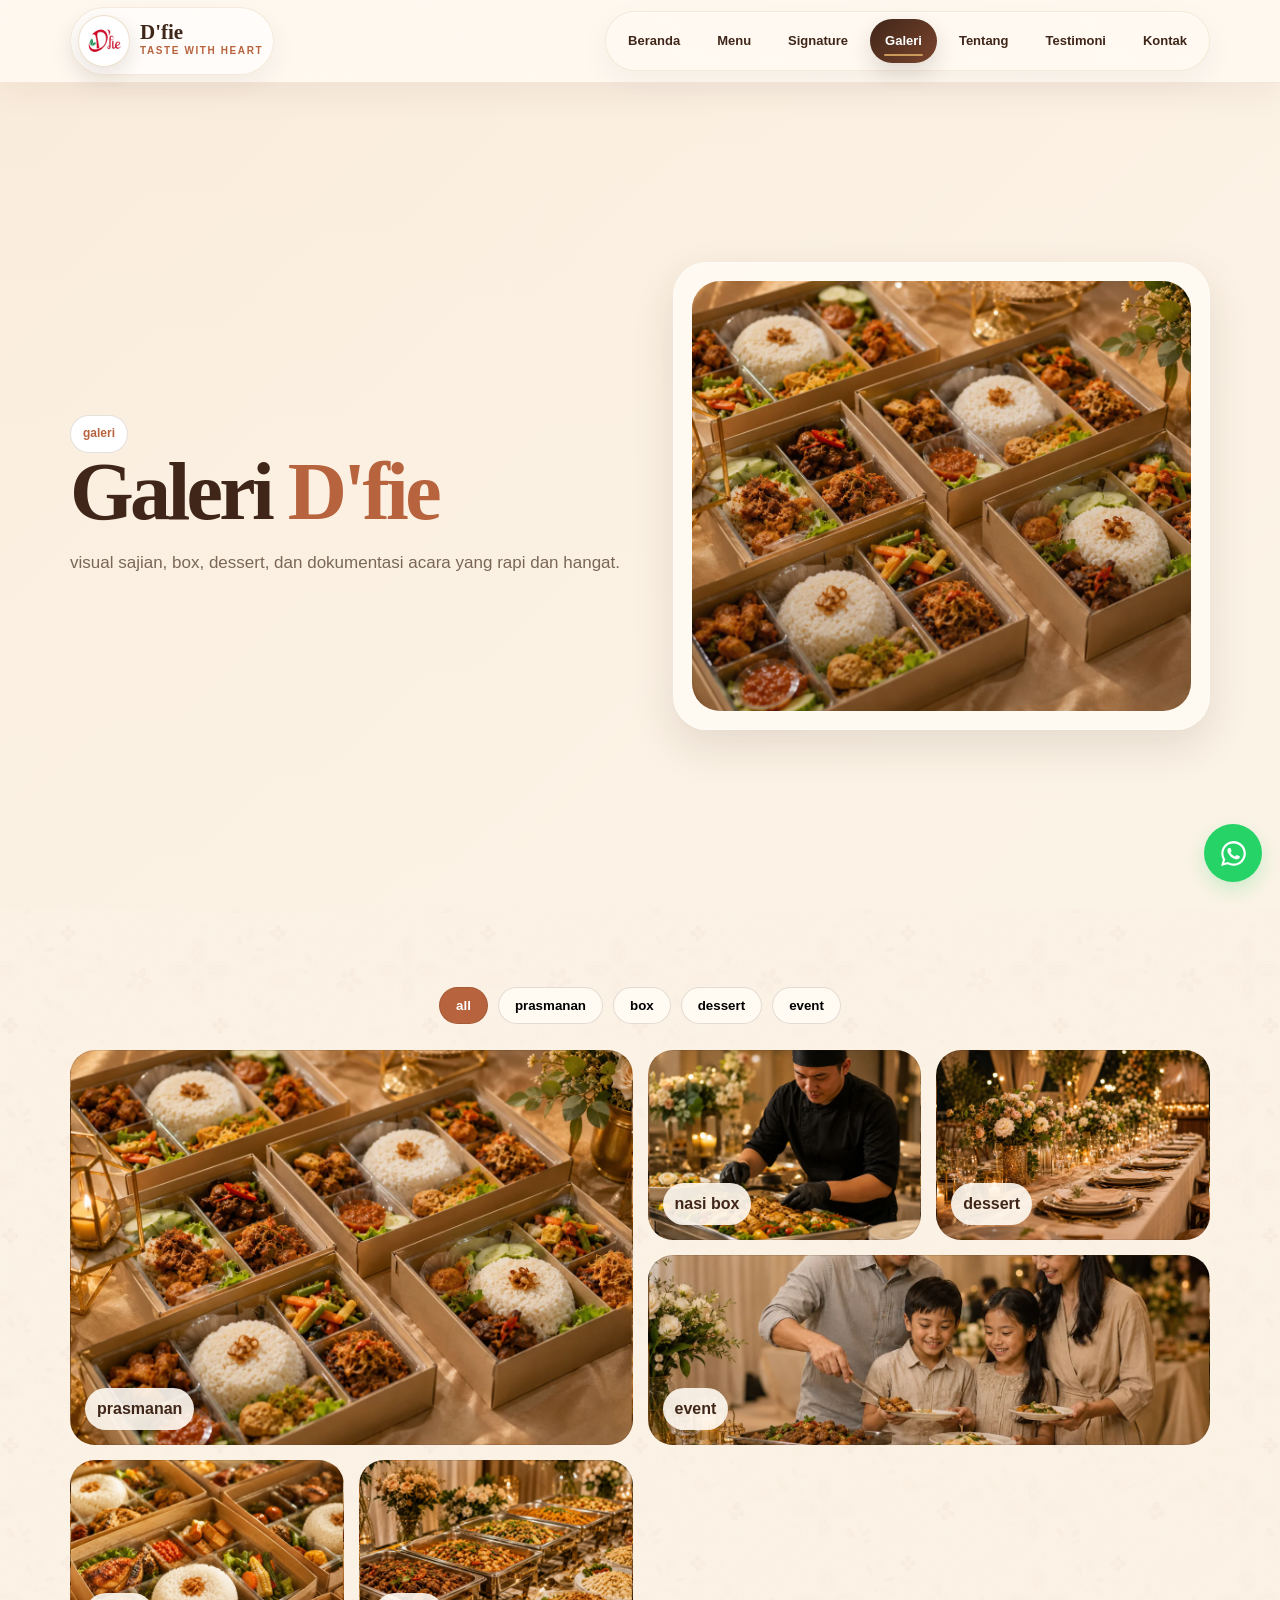
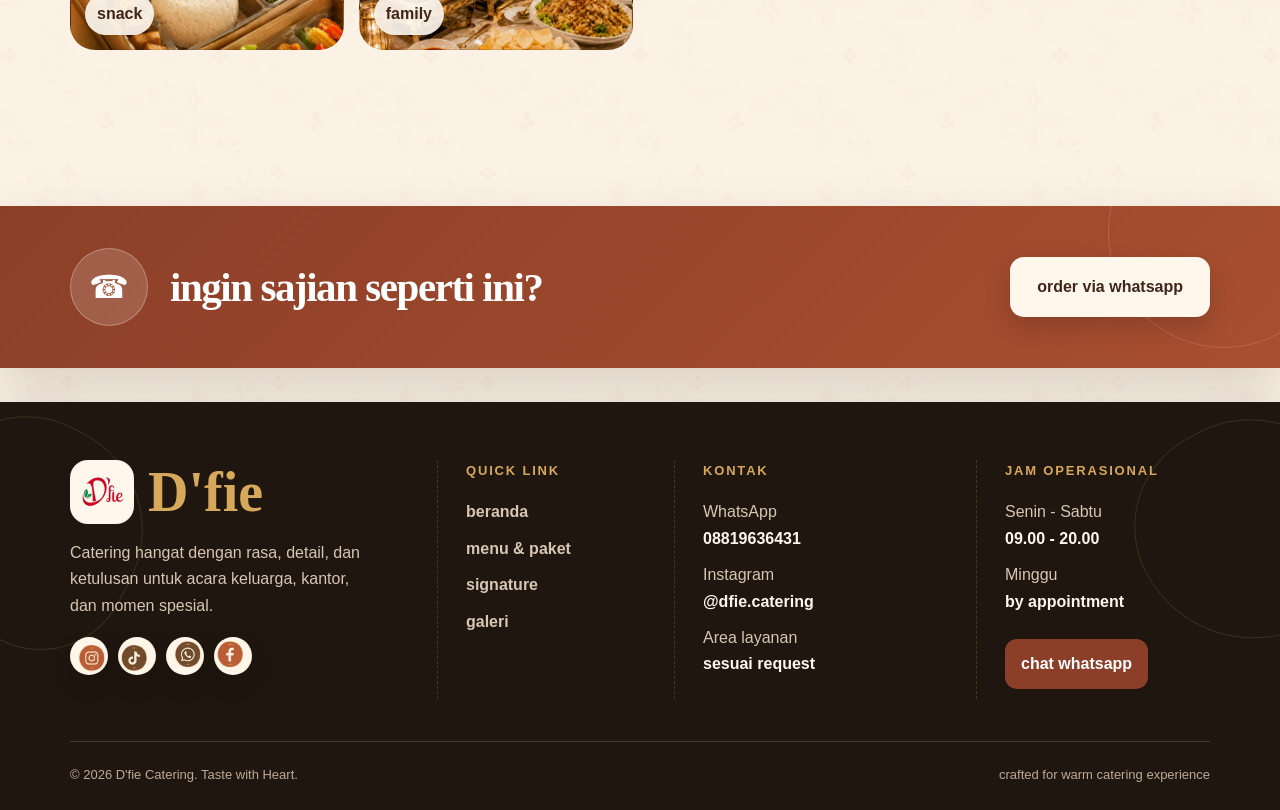
==== galeri.html @ 685101f1 "feat: add generated social icons and premium navbar" ====
<!doctype html><html lang="id"><head><meta charset="utf-8"><meta name="viewport" content="width=device-width,initial-scale=1"><title>Galeri - D'fie Catering</title><meta name="description" content="Galeri sajian Dfie"><link rel="stylesheet" href="./styles.css?v=20260517-1708"></head><body><header class="site-header"><nav class="nav container"><a class="brand" href="./index.html"><img class="brand-logo" src="./assets/dfie-logo.webp?v=20260517-1708" width="48" height="48" alt="logo D'fie"><span><strong>D'fie</strong><small>taste with heart</small></span></a><button class="nav-toggle" data-nav-toggle><span></span><span></span><span></span></button><div class="nav-menu" data-nav-menu><a class="" href="./index.html">beranda</a><a class="" href="./menu.html">menu</a><a class="" href="./signature.html">signature</a><a class="active" href="./galeri.html">galeri</a><a class="" href="./tentang.html">tentang</a><a class="" href="./testimoni.html">testimoni</a><a class="" href="./kontak.html">kontak</a></div></nav></header><main><section class="hero light"><div class="container hero-grid"><div><span class="badge">galeri</span><h1 class="title">Galeri <span>D'fie</span></h1><p class="subtitle">visual sajian, box, dessert, dan dokumentasi acara yang rapi dan hangat.</p></div><div class="hero-card"><div class="photo gallery-photo"></div></div></div></section><section class="section"><div class="container"><div class="filters"><button class="filter active">all</button><button class="filter">prasmanan</button><button class="filter">box</button><button class="filter">dessert</button><button class="filter">event</button></div><div class="gallery-grid"><div class="gallery-item big"><span>prasmanan</span></div><div class="gallery-item "><span>nasi box</span></div><div class="gallery-item "><span>dessert</span></div><div class="gallery-item wide"><span>event</span></div><div class="gallery-item "><span>snack</span></div><div class="gallery-item "><span>family</span></div></div></div></section><section class="section"><div class="container cta"><h2 class="section-title">ingin sajian seperti ini?</h2><a class="btn btn-primary js-wa" data-message="halo kak, saya mau tanya menu seperti galeri D'fie">order via whatsapp</a></div></section></main><footer class="footer"><div class="container footer-shell"><div class="footer-ornament left"></div><div class="footer-ornament right"></div><div class="footer-grid"><div class="footer-brand"><a class="footer-logo" href="./index.html"><img src="./assets/dfie-logo.webp?v=20260517-1708" alt="logo D'fie"><span>D'fie</span></a><p>Catering hangat dengan rasa, detail, dan ketulusan untuk acara keluarga, kantor, dan momen spesial.</p><div class="socials"><a class="social-icon social-ig" href="#" aria-label="instagram"></a><a class="social-icon social-tt" href="#" aria-label="tiktok"></a><a class="social-icon social-wa js-wa" data-message="halo kak, saya mau tanya D'fie Catering" aria-label="whatsapp"></a><a class="social-icon social-fb" href="#" aria-label="facebook"></a></div></div><div><h4>quick link</h4><a href="./index.html">beranda</a><a href="./menu.html">menu & paket</a><a href="./signature.html">signature</a><a href="./galeri.html">galeri</a></div><div><h4>kontak</h4><p>WhatsApp<br><strong>08819636431</strong></p><p>Instagram<br><strong>@dfie.catering</strong></p><p>Area layanan<br><strong>sesuai request</strong></p></div><div><h4>jam operasional</h4><p>Senin - Sabtu<br><strong>09.00 - 20.00</strong></p><p>Minggu<br><strong>by appointment</strong></p><a class="footer-wa js-wa" data-message="halo kak, saya mau konsultasi catering D'fie">chat whatsapp</a></div></div><div class="footer-bottom"><span>© 2026 D'fie Catering. Taste with Heart.</span><span>crafted for warm catering experience</span></div></div></footer><a class="floating-wa js-wa" data-message="halo kak, saya mau order D'fie Catering" aria-label="whatsapp"><svg viewBox="0 0 32 32"><path d="M16 3.2A12.7 12.7 0 0 0 5.1 22.3L3.2 28.8l6.7-1.8A12.7 12.7 0 1 0 16 3.2Zm0 23.2c-1.8 0-3.6-.5-5.2-1.4l-.4-.2-4 1 1.1-3.9-.3-.4A10.4 10.4 0 1 1 16 26.4Zm5.7-7.8c-.3-.2-1.9-.9-2.1-1-.3-.1-.5-.2-.7.1-.2.3-.8 1-1 1.2-.2.2-.4.2-.7.1-.3-.2-1.3-.5-2.5-1.6-.9-.8-1.6-1.8-1.7-2.1-.2-.3 0-.5.1-.6l.5-.6c.1-.2.2-.3.3-.5.1-.2.1-.4 0-.6l-1-2.3c-.2-.6-.5-.5-.7-.5h-.6c-.2 0-.5.1-.8.4-.3.3-1.1 1.1-1.1 2.6s1.1 3 1.3 3.2c.2.2 2.2 3.4 5.4 4.8.8.3 1.3.5 1.8.7.8.2 1.5.2 2 .1.6-.1 1.9-.8 2.1-1.5.3-.7.3-1.4.2-1.5-.1-.1-.3-.2-.6-.4Z"/></svg></a><script src="./script.js?v=20260517-1708"></script></body></html>
---- styles.css ----
*{box-sizing:border-box;-webkit-tap-highlight-color:transparent}
:root{--cream:#fbf2e5;--paper:#fffaf2;--brown:#3f2619;--brown2:#6d4229;--terra:#b7633d;--gold:#c99a5a;--muted:#7a6758;--line:rgba(63,38,25,.14);--soft:#f4dfca;--shadow:0 16px 42px rgba(63,38,25,.12);--radius:26px}
html{scroll-behavior:smooth;scrollbar-width:none}html::-webkit-scrollbar,body::-webkit-scrollbar{display:none}
body{margin:0;font-family:Arial,Helvetica,sans-serif;color:var(--brown);background:linear-gradient(rgba(251,242,229,.92),rgba(251,242,229,.94)),url('./assets/dfie-batik-pattern.webp');background-size:auto,420px 420px;line-height:1.65;overflow-x:hidden;-ms-overflow-style:none;text-rendering:optimizeSpeed}
a{text-decoration:none;color:inherit}img{max-width:100%;display:block}.container{width:min(1140px,calc(100% - 36px));margin:auto}.section{padding:78px 0}.mini{font-size:12px;letter-spacing:.18em;text-transform:uppercase;color:var(--terra);font-weight:800}.title{font-family:Georgia,'Times New Roman',serif;font-size:clamp(42px,7vw,82px);line-height:.95;letter-spacing:-.045em;margin:0;color:var(--brown)}.title span,.accent{color:var(--terra)}.subtitle{font-size:17px;color:var(--muted);max-width:690px;margin:18px 0 0}.btn{display:inline-flex;align-items:center;justify-content:center;gap:9px;min-height:48px;padding:13px 22px;border-radius:999px;border:1px solid transparent;font-weight:800;cursor:pointer}.btn-primary{background:var(--terra);color:white;box-shadow:0 10px 22px rgba(183,99,61,.18)}.btn-outline{background:rgba(255,250,242,.76);border-color:var(--line);color:var(--brown)}.btn-dark{background:var(--brown);color:#fff}.site-header{position:sticky;top:0;z-index:50;background:rgba(251,242,229,.94);border-bottom:1px solid var(--line)}.nav{height:74px;display:flex;align-items:center;justify-content:space-between;gap:18px}.brand{display:flex;align-items:center;gap:10px}.brand-logo{width:48px;height:48px;border-radius:15px;object-fit:cover;background:white;border:1px solid rgba(201,154,90,.3)}.brand strong{display:block;font-family:Georgia,serif;font-size:21px;line-height:1}.brand small{display:block;font-size:10px;text-transform:uppercase;letter-spacing:.16em;color:var(--terra);font-weight:800}.nav-menu{display:flex;align-items:center;gap:3px}.nav-menu a{padding:10px 12px;border-radius:999px;font-size:13px;font-weight:800;text-transform:capitalize}.nav-menu a.active,.nav-menu a:hover{background:var(--brown);color:#fff}.nav-toggle{display:none;width:44px;height:44px;border:1px solid var(--line);border-radius:14px;background:var(--paper)}.nav-toggle span{display:block;width:20px;height:2px;background:var(--brown);margin:5px auto}.hero{min-height:calc(100vh - 74px);display:grid;align-items:center;padding:56px 0;background:linear-gradient(120deg,rgba(63,38,25,.88),rgba(63,38,25,.58)),var(--hero,linear-gradient(135deg,#5e3a28,#c99a5a));color:#fff}.hero-home-split{background:linear-gradient(90deg,var(--cream) 0%,var(--cream) 42%,rgba(251,242,229,.92) 50%,rgba(251,242,229,.42) 58%,rgba(251,242,229,0) 66%),url('./assets/photos/dfie-new-01.webp');background-size:cover;background-position:center right;color:var(--brown)}.hero-home-split .title{color:var(--brown)}.hero-home-split .subtitle{color:#6d4229!important;font-weight:600}.hero-home-split .badge{background:#fff;border-color:var(--line);color:var(--terra)}.hero.light{background:linear-gradient(rgba(251,242,229,.72),rgba(251,242,229,.86)),var(--hero,linear-gradient(135deg,#f7ddc4,#fffaf2));color:var(--brown)}.hero-grid{display:grid;grid-template-columns:1.02fr .98fr;gap:44px;align-items:center}.hero-single{grid-template-columns:minmax(0,720px)}.hero .title{color:inherit}.hero .subtitle{color:rgba(255,255,255,.8)}.hero.light .subtitle{color:var(--muted)}.hero-actions{display:flex;gap:12px;flex-wrap:wrap;margin-top:28px}.hero-card{background:rgba(255,250,242,.94);color:var(--brown);border-radius:34px;padding:18px;box-shadow:var(--shadow);border:1px solid rgba(255,255,255,.4)}.photo{min-height:430px;border-radius:28px;background:linear-gradient(135deg,#e4b78a,#7b432a);background-image:var(--img);background-size:cover;background-position:center;position:relative;overflow:hidden}.photo:after{content:"";position:absolute;inset:0;background:linear-gradient(180deg,rgba(63,38,25,0),rgba(63,38,25,.16));pointer-events:none}.photo.home{--img:url('./assets/photos/dfie-new-01.webp')}.photo.menu{--img:url('./assets/photos/dfie-new-02.webp')}.photo.signature{--img:url('./assets/photos/dfie-new-03.webp')}.photo.gallery-photo{--img:url('./assets/photos/dfie-new-04.webp')}.photo.about{--img:url('./assets/photos/dfie-new-05.webp')}.photo.testimonial{--img:url('./assets/photos/dfie-new-06.webp')}.photo.contact-photo{--img:url('./assets/photos/dfie-new-07.webp')}.badge{display:inline-flex;padding:8px 12px;border-radius:999px;background:rgba(255,250,242,.16);border:1px solid rgba(255,255,255,.2);font-weight:800;font-size:12px}.hero.light .badge{background:#fff;border-color:var(--line);color:var(--terra)}.stats,.icon-grid,.card-grid{display:grid;grid-template-columns:repeat(4,1fr);gap:16px}.stat,.icon-card,.card,.quote,.info-card,.faq-item{background:rgba(255,250,242,.9);border:1px solid var(--line);border-radius:var(--radius);padding:22px;box-shadow:0 8px 24px rgba(63,38,25,.06)}.stat b{font-family:Georgia,serif;font-size:38px;color:var(--terra);line-height:1}.section-head{display:flex;align-items:end;justify-content:space-between;gap:24px;margin-bottom:30px}.section-head>div{max-width:760px}.section-title{font-family:Georgia,serif;font-size:clamp(34px,5vw,58px);line-height:1;margin:0;color:var(--brown);letter-spacing:-.035em}.section-title span{color:var(--terra)}.section-head p{max-width:390px;color:var(--muted);margin:0}.card-grid{grid-template-columns:repeat(3,1fr)}.card{padding:0;overflow:hidden}.card-img{height:205px;background:linear-gradient(135deg,#f2c79a,#7e452b);background-image:var(--card-img,url('./assets/photos/dfie-new-02.webp'));background-size:cover;background-position:center;position:relative}.card:nth-child(2) .card-img{--card-img:url('./assets/photos/dfie-new-08.webp')}.card:nth-child(3) .card-img{--card-img:url('./assets/photos/dfie-new-09.webp')}.card:nth-child(4) .card-img{--card-img:url('./assets/photos/dfie-new-10.webp')}.card:nth-child(5) .card-img{--card-img:url('./assets/photos/dfie-new-04.webp')}.card:nth-child(6) .card-img{--card-img:url('./assets/photos/dfie-new-05.webp')}.card-img:after{content:"";position:absolute;inset:0;background:linear-gradient(180deg,rgba(63,38,25,0),rgba(63,38,25,.12))}.card-body{padding:22px}.card h3,.icon-card h3{font-family:Georgia,serif;font-size:26px;line-height:1.05;margin:0 0 8px}.price{display:flex;justify-content:space-between;align-items:center;gap:12px;margin-top:16px;color:var(--terra);font-weight:900}.dark-band{background:var(--brown);color:#fff}.dark-band .section-title,.dark-band .title{color:#fff}.dark-band .subtitle,.dark-band p{color:rgba(255,255,255,.72)}.split{display:grid;grid-template-columns:1fr 1fr;gap:34px;align-items:center}.panel{background:rgba(255,250,242,.9);border:1px solid var(--line);border-radius:34px;padding:30px;box-shadow:var(--shadow)}.gallery-grid{display:grid;grid-template-columns:repeat(4,1fr);grid-auto-rows:190px;gap:15px}.gallery-item{border-radius:25px;background:linear-gradient(135deg,#fff4e3,#b7633d);background-image:var(--gal-img,url('./assets/photos/dfie-new-04.webp'));background-size:cover;background-position:center;position:relative;overflow:hidden;border:1px solid var(--line)}.gallery-item:nth-child(2){--gal-img:url('./assets/photos/dfie-new-08.webp')}.gallery-item:nth-child(3){--gal-img:url('./assets/photos/dfie-new-09.webp')}.gallery-item:nth-child(4){--gal-img:url('./assets/photos/dfie-new-10.webp')}.gallery-item:nth-child(5){--gal-img:url('./assets/photos/dfie-new-02.webp')}.gallery-item:nth-child(6){--gal-img:url('./assets/photos/dfie-new-03.webp')}.gallery-item.big{grid-column:span 2;grid-row:span 2}.gallery-item.wide{grid-column:span 2}.gallery-item span{position:absolute;left:14px;bottom:14px;background:rgba(255,250,242,.9);border-radius:999px;padding:8px 12px;font-weight:900;color:var(--brown)}.timeline{display:grid;gap:16px}.timeline-item{display:grid;grid-template-columns:90px 1fr;gap:18px;padding:20px;border-radius:22px;background:rgba(255,250,242,.82);border:1px solid var(--line)}.timeline-item b{font-family:Georgia,serif;color:var(--terra);font-size:30px}.quote p{font-family:Georgia,serif;font-size:24px;line-height:1.25;color:var(--brown);margin:0 0 18px}.stars{color:var(--gold);letter-spacing:2px}.contact-grid{display:grid;grid-template-columns:repeat(4,1fr);gap:16px}.form-grid{display:grid;grid-template-columns:1.2fr .8fr;gap:22px}.form{display:grid;gap:12px}.form input,.form select,.form textarea{width:100%;border:1px solid var(--line);background:#fff;border-radius:16px;padding:13px 14px;color:var(--brown);outline:none}.form label{font-weight:800;color:var(--brown);display:grid;gap:7px}.map{min-height:320px;border-radius:30px;background:linear-gradient(135deg,#ead5be,#fffaf2);display:grid;place-items:center;text-align:center;color:var(--muted);border:1px solid var(--line)}.faq-list{display:grid;gap:12px}.faq-q{width:100%;background:transparent;border:0;padding:0;text-align:left;font-weight:900;color:var(--brown);display:flex;justify-content:space-between;cursor:pointer}.faq-a{display:none;margin-top:12px;color:var(--muted)}.faq-item.active .faq-a{display:block}.cta{padding:54px;border-radius:36px;background:linear-gradient(120deg,var(--brown),#7c462d);color:#fff;text-align:center}.cta .section-title{color:#fff}.footer{background:var(--brown);color:#fff;padding:42px 0}.footer-grid{display:grid;grid-template-columns:1.2fr repeat(3,1fr);gap:24px}.footer a,.footer p{color:rgba(255,255,255,.72)}.floating-wa{position:fixed;right:18px;bottom:18px;width:58px;height:58px;border-radius:50%;background:#25d366;color:#fff;display:grid;place-items:center;z-index:40;box-shadow:0 8px 20px rgba(37,211,102,.22)}.floating-wa svg{width:31px;height:31px;fill:currentColor}.page-strip{padding:16px 0;background:var(--paper);border-bottom:1px solid var(--line)}.crumb{font-size:13px;color:var(--muted);font-weight:800}.filters{display:flex;gap:10px;flex-wrap:wrap;justify-content:center;margin-bottom:26px}.filter{border:1px solid var(--line);background:var(--paper);padding:10px 16px;border-radius:999px;font-weight:900}.filter.active{background:var(--terra);color:#fff}.reveal{opacity:1}
@media(max-width:900px){.nav-toggle{display:block}.nav-menu{position:absolute;left:18px;right:18px;top:84px;background:var(--paper);border:1px solid var(--line);border-radius:24px;padding:12px;display:grid;opacity:0;visibility:hidden}.nav-menu.open{opacity:1;visibility:visible}.hero-grid,.split,.form-grid{grid-template-columns:1fr}.hero-card{order:-1}.stats,.icon-grid,.contact-grid{grid-template-columns:repeat(2,1fr)}.card-grid{grid-template-columns:repeat(2,1fr)}.gallery-grid{grid-template-columns:repeat(2,1fr)}.footer-grid{grid-template-columns:1fr 1fr}.section-head{display:block}.section-head p{margin-top:12px}.hero{min-height:auto}.photo{min-height:340px}}
@media(max-width:620px){.container{width:min(100% - 28px,1140px)}.section{padding:58px 0}.nav{height:68px}.title{font-size:45px}.hero{padding:36px 0}.hero-actions .btn{width:100%}.stats,.icon-grid,.card-grid,.contact-grid,.footer-grid{grid-template-columns:1fr}.gallery-grid{grid-auto-rows:165px}.gallery-item.big,.gallery-item.wide{grid-column:auto;grid-row:auto}.timeline-item{grid-template-columns:1fr}.cta{padding:34px 20px}.brand small{display:none}}

/* premium bottom block inspired by reference */
.section:has(.cta){padding-bottom:34px}.cta{position:relative;display:grid;grid-template-columns:auto 1fr auto;align-items:center;gap:22px;text-align:left;padding:42px 46px;border-radius:24px;background:linear-gradient(135deg,#8c3f28,#a94f31);box-shadow:0 18px 44px rgba(63,38,25,.16);overflow:hidden}.cta:before{content:"☎";width:76px;height:76px;border-radius:50%;display:grid;place-items:center;background:rgba(255,250,242,.16);border:1px solid rgba(255,250,242,.28);font-size:32px;color:#fff}.cta:after{content:"";position:absolute;right:-60px;top:-90px;width:230px;height:230px;border-radius:50%;border:1px solid rgba(255,250,242,.14)}.cta .mini{display:none}.cta .section-title{font-size:clamp(28px,3.2vw,42px);letter-spacing:-.035em;line-height:1;color:#fff}.cta p{margin:8px 0 0;color:rgba(255,250,242,.78)}.cta .btn,.cta>a{justify-self:end;background:#fff7ec!important;color:#3f2619!important;border-radius:14px;padding:16px 26px;box-shadow:0 10px 24px rgba(31,20,13,.2);font-weight:900}.footer{padding:0 0 28px;background:transparent;color:#fff}.footer-shell{position:relative;overflow:hidden;background:#1f160f;border-radius:14px;padding:58px 58px 24px;box-shadow:0 20px 50px rgba(31,20,13,.22)}.footer-shell:before,.footer-shell:after{content:"";position:absolute;width:220px;height:220px;border:1px solid rgba(214,168,92,.16);border-radius:48% 52% 42% 58%;pointer-events:none}.footer-shell:before{left:-80px;top:18px;transform:rotate(28deg)}.footer-shell:after{right:-80px;top:18px;transform:rotate(-28deg)}.footer-grid{position:relative;z-index:1;display:grid;grid-template-columns:1.25fr .75fr 1fr .9fr;gap:42px}.footer-grid>div:not(:first-child){border-left:1px dashed rgba(214,168,92,.22);padding-left:28px}.footer a{display:block;color:#d8c6b4;margin:10px 0;font-weight:700}.footer p{color:#d8c6b4;margin:10px 0}.footer strong{color:#fff7ec}.footer h4{margin:0 0 18px;color:#d6a85c;text-transform:uppercase;letter-spacing:.14em;font-size:13px}.footer-logo{display:flex!important;align-items:center;gap:14px;margin:0 0 16px!important;color:#d6a85c!important}.footer-logo img{width:64px;height:64px;border-radius:18px;object-fit:cover;background:#fff7ec}.footer-logo span{font-family:Georgia,serif;font-size:56px;line-height:.9;color:#d6a85c}.footer-brand p{max-width:310px}.socials{display:flex;gap:10px;margin-top:18px}.socials a{width:38px;height:38px;border-radius:50%;display:grid!important;place-items:center;margin:0;background:rgba(214,168,92,.12);border:1px solid rgba(214,168,92,.22);color:#fff7ec;text-transform:uppercase}.footer-wa{display:inline-flex!important;width:max-content;background:#8c3f28;color:#fff!important;border-radius:12px;padding:12px 16px;margin-top:14px!important}.footer-bottom{position:relative;z-index:1;margin-top:42px;padding-top:22px;border-top:1px solid rgba(214,168,92,.24);display:flex;justify-content:space-between;gap:16px;color:#bda997;font-size:13px}
@media(max-width:900px){.cta{grid-template-columns:1fr;text-align:center;padding:34px 24px}.cta:before{margin:auto}.cta .btn,.cta>a{justify-self:center}.footer-shell{padding:42px 28px 22px}.footer-grid{grid-template-columns:1fr 1fr;gap:28px}.footer-grid>div:not(:first-child){border-left:0;padding-left:0}.footer-bottom{display:grid;text-align:center}}
@media(max-width:620px){.cta{border-radius:22px}.footer-shell{border-radius:12px;padding:34px 22px 20px}.footer-grid{grid-template-columns:1fr}.footer-logo span{font-size:44px}.footer-bottom{text-align:left}}
/* full width bottom blocks + social icons */
.section:has(.cta){padding-left:0;padding-right:0}.section:has(.cta)>.container{width:100%;max-width:none}.cta{width:100%;border-radius:0;padding-left:max(28px,calc((100vw - 1140px)/2));padding-right:max(28px,calc((100vw - 1140px)/2))}.footer{padding-bottom:0}.footer-shell{width:100vw;max-width:none;margin-left:calc(50% - 50vw);border-radius:0;padding-left:max(28px,calc((100vw - 1140px)/2));padding-right:max(28px,calc((100vw - 1140px)/2))}.socials a.social-icon{position:relative;font-size:0}.socials a.social-icon:before{font-size:17px;font-weight:900;line-height:1;color:#fff7ec}.social-ig:before{content:"◎"}.social-tt:before{content:"♪"}.social-wa:before{content:"☎"}.social-fb:before{content:"f";font-family:Arial,Helvetica,sans-serif;font-size:19px!important}.socials a.social-wa{background:#25d366;border-color:rgba(255,255,255,.28)}.socials a.social-ig{background:linear-gradient(135deg,#7b3ff2,#d33f76,#f2a33f)}.socials a.social-tt{background:#111}.socials a.social-fb{background:#1877f2}
@media(max-width:620px){.cta{padding-left:20px;padding-right:20px}.footer-shell{padding-left:22px;padding-right:22px}}
/* premium navbar + generated social icons */
.site-header{background:rgba(255,250,242,.78);backdrop-filter:blur(18px);border-bottom:1px solid rgba(183,99,61,.12);box-shadow:0 10px 34px rgba(63,38,25,.06)}.nav{height:82px}.brand{padding:7px 10px 7px 7px;border-radius:999px;background:rgba(255,255,255,.54);border:1px solid rgba(201,154,90,.18);box-shadow:0 10px 28px rgba(63,38,25,.06)}.brand-logo{width:52px;height:52px;border-radius:50%;box-shadow:0 8px 20px rgba(63,38,25,.12)}.nav-menu{gap:7px;padding:7px;border-radius:999px;background:rgba(255,250,242,.68);border:1px solid rgba(201,154,90,.18);box-shadow:inset 0 1px 0 rgba(255,255,255,.72),0 10px 30px rgba(63,38,25,.05)}.nav-menu a{position:relative;padding:11px 15px;overflow:hidden;transition:color .22s ease,background .22s ease,transform .22s ease}.nav-menu a:before{content:"";position:absolute;inset:auto 14px 7px;height:2px;border-radius:999px;background:var(--gold);transform:scaleX(0);transform-origin:left;transition:transform .25s ease}.nav-menu a:hover{transform:translateY(-1px)}.nav-menu a:hover:before,.nav-menu a.active:before{transform:scaleX(1)}.nav-menu a.active{background:linear-gradient(135deg,var(--brown),#7a442c);color:#fff;box-shadow:0 10px 22px rgba(63,38,25,.16)}.nav-toggle{position:relative;overflow:hidden;transition:transform .25s ease,box-shadow .25s ease;background:rgba(255,250,242,.9);box-shadow:0 10px 24px rgba(63,38,25,.1)}.nav-toggle.active{transform:rotate(90deg);box-shadow:0 14px 30px rgba(183,99,61,.18)}.nav-toggle span{transition:transform .25s ease,opacity .2s ease}.nav-toggle.active span:nth-child(1){transform:translateY(7px) rotate(45deg)}.nav-toggle.active span:nth-child(2){opacity:0}.nav-toggle.active span:nth-child(3){transform:translateY(-7px) rotate(-45deg)}.socials a.social-icon{background-size:cover!important;background-position:center!important;border:1px solid rgba(255,247,236,.2)!important;box-shadow:0 10px 22px rgba(0,0,0,.16);transition:transform .22s ease,box-shadow .22s ease}.socials a.social-icon:hover{transform:translateY(-3px) scale(1.04);box-shadow:0 16px 28px rgba(0,0,0,.22)}.socials a.social-icon:before{content:""!important}.social-ig{background-image:url('./assets/icons/social-instagram.webp')!important}.social-tt{background-image:url('./assets/icons/social-tiktok.webp')!important}.social-wa{background-image:url('./assets/icons/social-whatsapp.webp')!important}.social-fb{background-image:url('./assets/icons/social-facebook.webp')!important}
@media(max-width:900px){.site-header{backdrop-filter:blur(12px)}.nav{height:76px}.nav-menu{position:absolute;left:18px;right:18px;top:88px;display:grid;gap:8px;padding:14px;border-radius:28px;background:rgba(255,250,242,.96);box-shadow:0 24px 70px rgba(63,38,25,.18);transform:translateY(-18px) scale(.96);transform-origin:top right;opacity:0;visibility:hidden;transition:opacity .25s ease,transform .32s cubic-bezier(.2,.9,.2,1),visibility .25s}.nav-menu.open{opacity:1;visibility:visible;transform:translateY(0) scale(1)}.nav-menu a{padding:14px 16px;border-radius:18px;opacity:0;transform:translateY(8px);transition:opacity .25s ease,transform .25s ease,background .2s ease,color .2s ease}.nav-menu.open a{opacity:1;transform:translateY(0)}.nav-menu.open a:nth-child(1){transition-delay:.02s}.nav-menu.open a:nth-child(2){transition-delay:.05s}.nav-menu.open a:nth-child(3){transition-delay:.08s}.nav-menu.open a:nth-child(4){transition-delay:.11s}.nav-menu.open a:nth-child(5){transition-delay:.14s}.nav-menu.open a:nth-child(6){transition-delay:.17s}.nav-menu.open a:nth-child(7){transition-delay:.2s}.nav-menu a:before{display:none}.brand{background:transparent;border:0;box-shadow:none;padding:0}.brand-logo{width:48px;height:48px}}
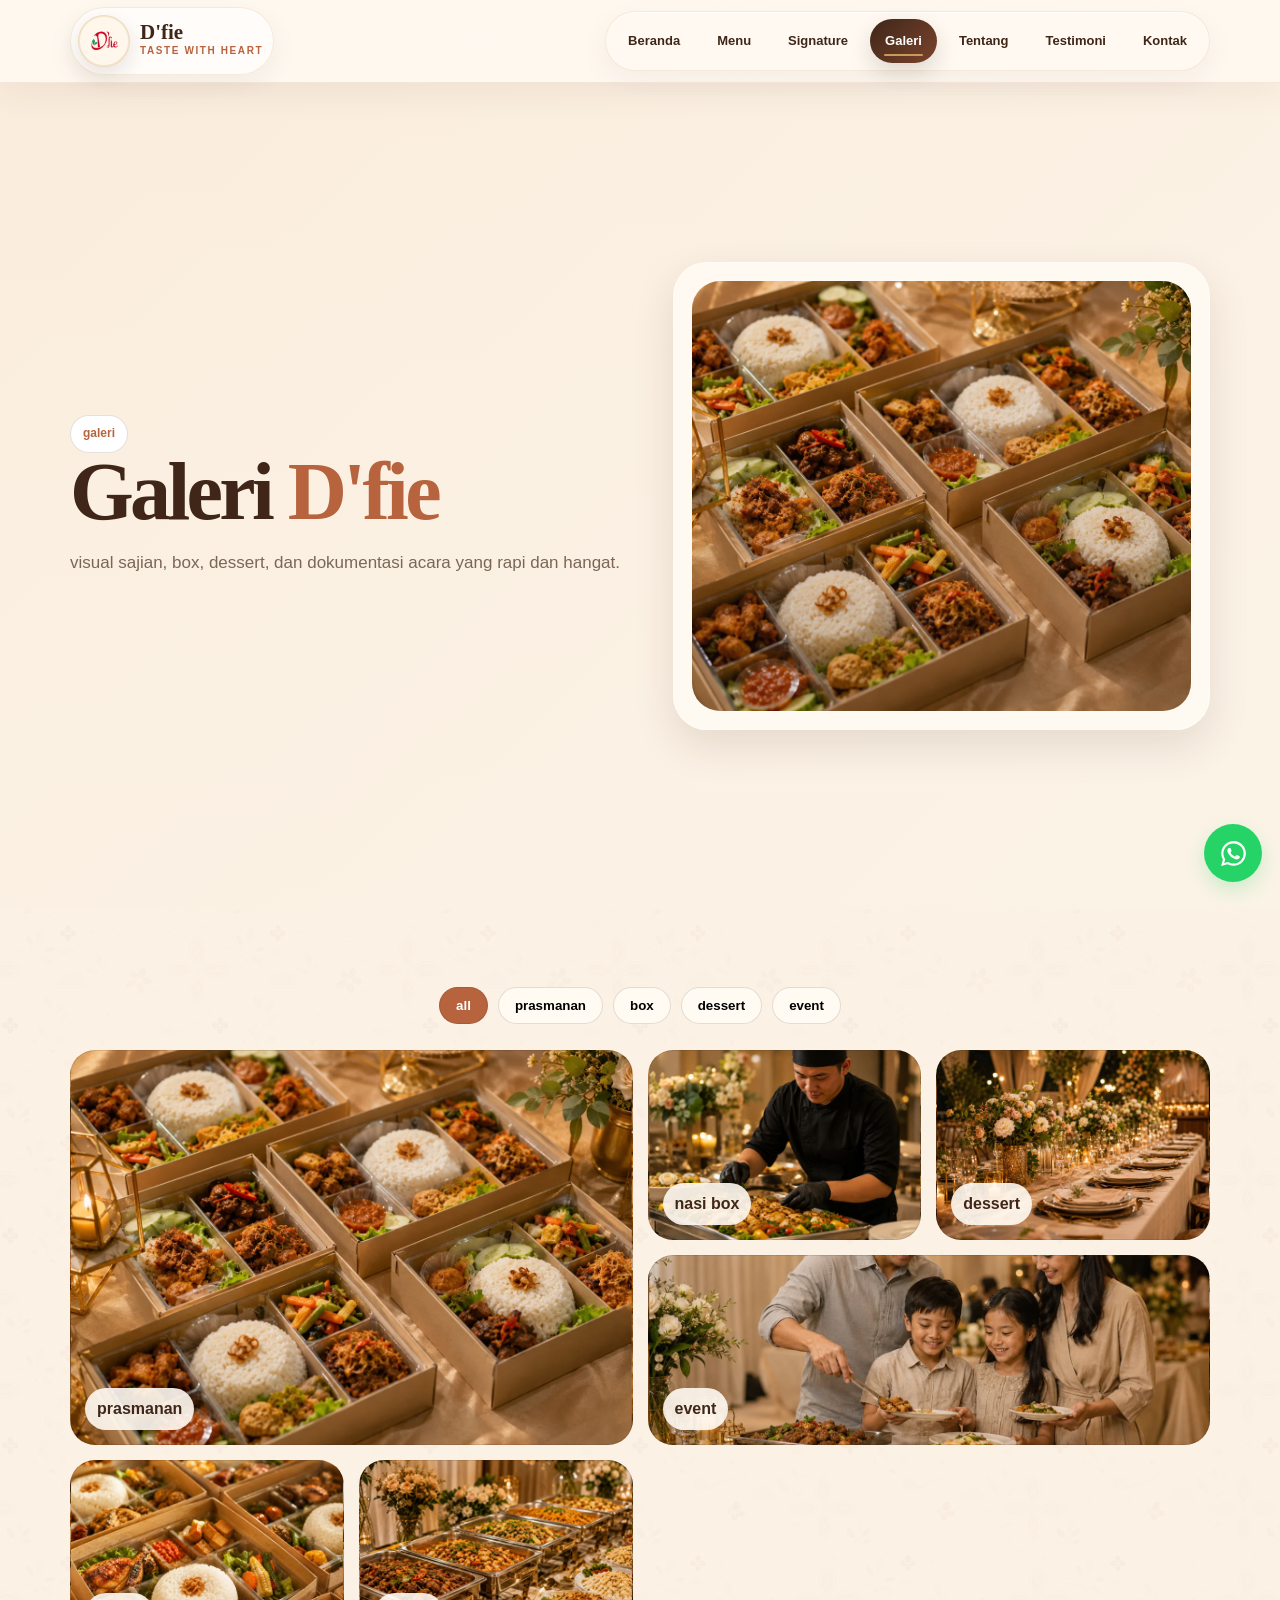
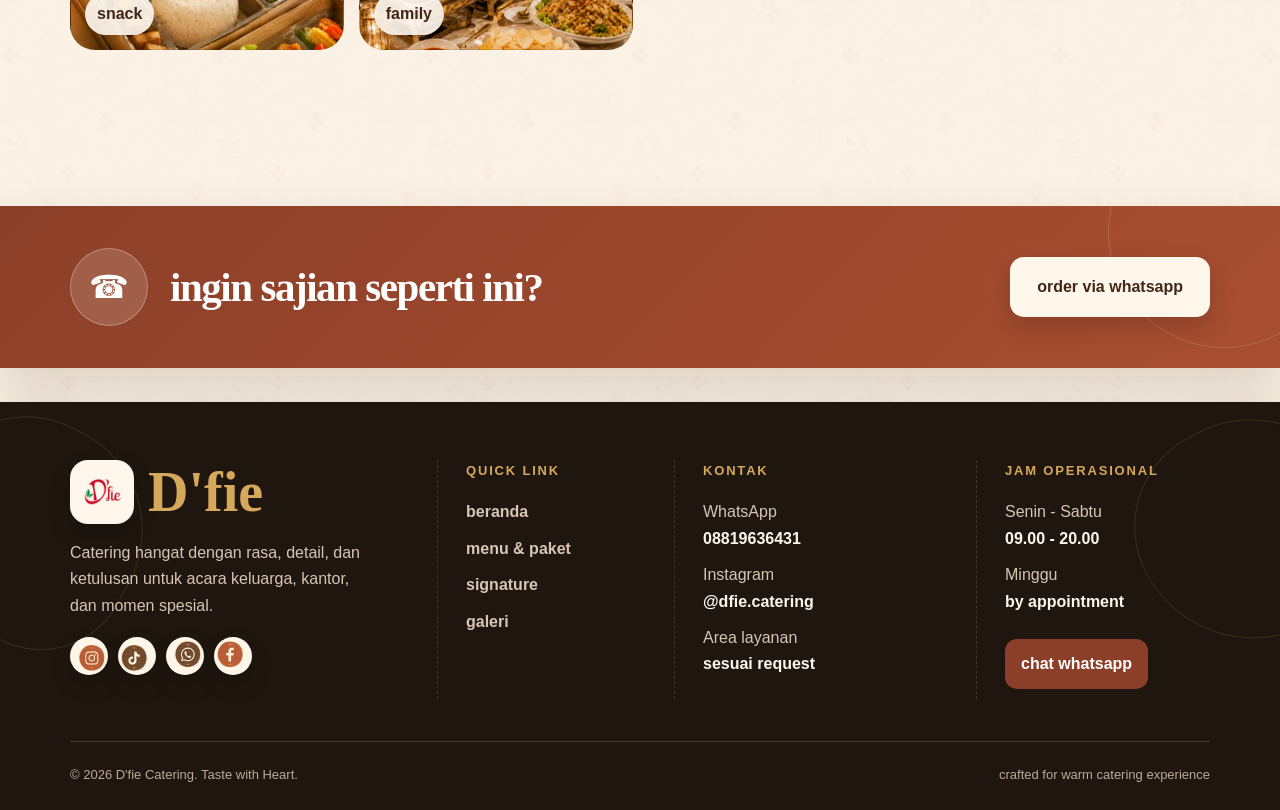
==== commit f05194a6: "fix: center logos and recolor signature value cards" ====
--- a/galeri.html
+++ b/galeri.html
@@ -1 +1 @@
-<!doctype html><html lang="id"><head><meta charset="utf-8"><meta name="viewport" content="width=device-width,initial-scale=1"><title>Galeri - D'fie Catering</title><meta name="description" content="Galeri sajian Dfie"><link rel="stylesheet" href="./styles.css?v=20260517-1708"></head><body><header class="site-header"><nav class="nav container"><a class="brand" href="./index.html"><img class="brand-logo" src="./assets/dfie-logo.webp?v=20260517-1708" width="48" height="48" alt="logo D'fie"><span><strong>D'fie</strong><small>taste with heart</small></span></a><button class="nav-toggle" data-nav-toggle><span></span><span></span><span></span></button><div class="nav-menu" data-nav-menu><a class="" href="./index.html">beranda</a><a class="" href="./menu.html">menu</a><a class="" href="./signature.html">signature</a><a class="active" href="./galeri.html">galeri</a><a class="" href="./tentang.html">tentang</a><a class="" href="./testimoni.html">testimoni</a><a class="" href="./kontak.html">kontak</a></div></nav></header><main><section class="hero light"><div class="container hero-grid"><div><span class="badge">galeri</span><h1 class="title">Galeri <span>D'fie</span></h1><p class="subtitle">visual sajian, box, dessert, dan dokumentasi acara yang rapi dan hangat.</p></div><div class="hero-card"><div class="photo gallery-photo"></div></div></div></section><section class="section"><div class="container"><div class="filters"><button class="filter active">all</button><button class="filter">prasmanan</button><button class="filter">box</button><button class="filter">dessert</button><button class="filter">event</button></div><div class="gallery-grid"><div class="gallery-item big"><span>prasmanan</span></div><div class="gallery-item "><span>nasi box</span></div><div class="gallery-item "><span>dessert</span></div><div class="gallery-item wide"><span>event</span></div><div class="gallery-item "><span>snack</span></div><div class="gallery-item "><span>family</span></div></div></div></section><section class="section"><div class="container cta"><h2 class="section-title">ingin sajian seperti ini?</h2><a class="btn btn-primary js-wa" data-message="halo kak, saya mau tanya menu seperti galeri D'fie">order via whatsapp</a></div></section></main><footer class="footer"><div class="container footer-shell"><div class="footer-ornament left"></div><div class="footer-ornament right"></div><div class="footer-grid"><div class="footer-brand"><a class="footer-logo" href="./index.html"><img src="./assets/dfie-logo.webp?v=20260517-1708" alt="logo D'fie"><span>D'fie</span></a><p>Catering hangat dengan rasa, detail, dan ketulusan untuk acara keluarga, kantor, dan momen spesial.</p><div class="socials"><a class="social-icon social-ig" href="#" aria-label="instagram"></a><a class="social-icon social-tt" href="#" aria-label="tiktok"></a><a class="social-icon social-wa js-wa" data-message="halo kak, saya mau tanya D'fie Catering" aria-label="whatsapp"></a><a class="social-icon social-fb" href="#" aria-label="facebook"></a></div></div><div><h4>quick link</h4><a href="./index.html">beranda</a><a href="./menu.html">menu & paket</a><a href="./signature.html">signature</a><a href="./galeri.html">galeri</a></div><div><h4>kontak</h4><p>WhatsApp<br><strong>08819636431</strong></p><p>Instagram<br><strong>@dfie.catering</strong></p><p>Area layanan<br><strong>sesuai request</strong></p></div><div><h4>jam operasional</h4><p>Senin - Sabtu<br><strong>09.00 - 20.00</strong></p><p>Minggu<br><strong>by appointment</strong></p><a class="footer-wa js-wa" data-message="halo kak, saya mau konsultasi catering D'fie">chat whatsapp</a></div></div><div class="footer-bottom"><span>© 2026 D'fie Catering. Taste with Heart.</span><span>crafted for warm catering experience</span></div></div></footer><a class="floating-wa js-wa" data-message="halo kak, saya mau order D'fie Catering" aria-label="whatsapp"><svg viewBox="0 0 32 32"><path d="M16 3.2A12.7 12.7 0 0 0 5.1 22.3L3.2 28.8l6.7-1.8A12.7 12.7 0 1 0 16 3.2Zm0 23.2c-1.8 0-3.6-.5-5.2-1.4l-.4-.2-4 1 1.1-3.9-.3-.4A10.4 10.4 0 1 1 16 26.4Zm5.7-7.8c-.3-.2-1.9-.9-2.1-1-.3-.1-.5-.2-.7.1-.2.3-.8 1-1 1.2-.2.2-.4.2-.7.1-.3-.2-1.3-.5-2.5-1.6-.9-.8-1.6-1.8-1.7-2.1-.2-.3 0-.5.1-.6l.5-.6c.1-.2.2-.3.3-.5.1-.2.1-.4 0-.6l-1-2.3c-.2-.6-.5-.5-.7-.5h-.6c-.2 0-.5.1-.8.4-.3.3-1.1 1.1-1.1 2.6s1.1 3 1.3 3.2c.2.2 2.2 3.4 5.4 4.8.8.3 1.3.5 1.8.7.8.2 1.5.2 2 .1.6-.1 1.9-.8 2.1-1.5.3-.7.3-1.4.2-1.5-.1-.1-.3-.2-.6-.4Z"/></svg></a><script src="./script.js?v=20260517-1708"></script></body></html>+<!doctype html><html lang="id"><head><meta charset="utf-8"><meta name="viewport" content="width=device-width,initial-scale=1"><title>Galeri - D'fie Catering</title><meta name="description" content="Galeri sajian Dfie"><link rel="stylesheet" href="./styles.css?v=20260517-1712"></head><body><header class="site-header"><nav class="nav container"><a class="brand" href="./index.html"><img class="brand-logo" src="./assets/dfie-logo.webp?v=20260517-1712" width="48" height="48" alt="logo D'fie"><span><strong>D'fie</strong><small>taste with heart</small></span></a><button class="nav-toggle" data-nav-toggle><span></span><span></span><span></span></button><div class="nav-menu" data-nav-menu><a class="" href="./index.html">beranda</a><a class="" href="./menu.html">menu</a><a class="" href="./signature.html">signature</a><a class="active" href="./galeri.html">galeri</a><a class="" href="./tentang.html">tentang</a><a class="" href="./testimoni.html">testimoni</a><a class="" href="./kontak.html">kontak</a></div></nav></header><main><section class="hero light"><div class="container hero-grid"><div><span class="badge">galeri</span><h1 class="title">Galeri <span>D'fie</span></h1><p class="subtitle">visual sajian, box, dessert, dan dokumentasi acara yang rapi dan hangat.</p></div><div class="hero-card"><div class="photo gallery-photo"></div></div></div></section><section class="section"><div class="container"><div class="filters"><button class="filter active">all</button><button class="filter">prasmanan</button><button class="filter">box</button><button class="filter">dessert</button><button class="filter">event</button></div><div class="gallery-grid"><div class="gallery-item big"><span>prasmanan</span></div><div class="gallery-item "><span>nasi box</span></div><div class="gallery-item "><span>dessert</span></div><div class="gallery-item wide"><span>event</span></div><div class="gallery-item "><span>snack</span></div><div class="gallery-item "><span>family</span></div></div></div></section><section class="section"><div class="container cta"><h2 class="section-title">ingin sajian seperti ini?</h2><a class="btn btn-primary js-wa" data-message="halo kak, saya mau tanya menu seperti galeri D'fie">order via whatsapp</a></div></section></main><footer class="footer"><div class="container footer-shell"><div class="footer-ornament left"></div><div class="footer-ornament right"></div><div class="footer-grid"><div class="footer-brand"><a class="footer-logo" href="./index.html"><img src="./assets/dfie-logo.webp?v=20260517-1712" alt="logo D'fie"><span>D'fie</span></a><p>Catering hangat dengan rasa, detail, dan ketulusan untuk acara keluarga, kantor, dan momen spesial.</p><div class="socials"><a class="social-icon social-ig" href="#" aria-label="instagram"></a><a class="social-icon social-tt" href="#" aria-label="tiktok"></a><a class="social-icon social-wa js-wa" data-message="halo kak, saya mau tanya D'fie Catering" aria-label="whatsapp"></a><a class="social-icon social-fb" href="#" aria-label="facebook"></a></div></div><div><h4>quick link</h4><a href="./index.html">beranda</a><a href="./menu.html">menu & paket</a><a href="./signature.html">signature</a><a href="./galeri.html">galeri</a></div><div><h4>kontak</h4><p>WhatsApp<br><strong>08819636431</strong></p><p>Instagram<br><strong>@dfie.catering</strong></p><p>Area layanan<br><strong>sesuai request</strong></p></div><div><h4>jam operasional</h4><p>Senin - Sabtu<br><strong>09.00 - 20.00</strong></p><p>Minggu<br><strong>by appointment</strong></p><a class="footer-wa js-wa" data-message="halo kak, saya mau konsultasi catering D'fie">chat whatsapp</a></div></div><div class="footer-bottom"><span>© 2026 D'fie Catering. Taste with Heart.</span><span>crafted for warm catering experience</span></div></div></footer><a class="floating-wa js-wa" data-message="halo kak, saya mau order D'fie Catering" aria-label="whatsapp"><svg viewBox="0 0 32 32"><path d="M16 3.2A12.7 12.7 0 0 0 5.1 22.3L3.2 28.8l6.7-1.8A12.7 12.7 0 1 0 16 3.2Zm0 23.2c-1.8 0-3.6-.5-5.2-1.4l-.4-.2-4 1 1.1-3.9-.3-.4A10.4 10.4 0 1 1 16 26.4Zm5.7-7.8c-.3-.2-1.9-.9-2.1-1-.3-.1-.5-.2-.7.1-.2.3-.8 1-1 1.2-.2.2-.4.2-.7.1-.3-.2-1.3-.5-2.5-1.6-.9-.8-1.6-1.8-1.7-2.1-.2-.3 0-.5.1-.6l.5-.6c.1-.2.2-.3.3-.5.1-.2.1-.4 0-.6l-1-2.3c-.2-.6-.5-.5-.7-.5h-.6c-.2 0-.5.1-.8.4-.3.3-1.1 1.1-1.1 2.6s1.1 3 1.3 3.2c.2.2 2.2 3.4 5.4 4.8.8.3 1.3.5 1.8.7.8.2 1.5.2 2 .1.6-.1 1.9-.8 2.1-1.5.3-.7.3-1.4.2-1.5-.1-.1-.3-.2-.6-.4Z"/></svg></a><script src="./script.js?v=20260517-1712"></script></body></html>
--- a/styles.css
+++ b/styles.css
@@ -16,3 +16,5 @@
 /* premium navbar + generated social icons */
 .site-header{background:rgba(255,250,242,.78);backdrop-filter:blur(18px);border-bottom:1px solid rgba(183,99,61,.12);box-shadow:0 10px 34px rgba(63,38,25,.06)}.nav{height:82px}.brand{padding:7px 10px 7px 7px;border-radius:999px;background:rgba(255,255,255,.54);border:1px solid rgba(201,154,90,.18);box-shadow:0 10px 28px rgba(63,38,25,.06)}.brand-logo{width:52px;height:52px;border-radius:50%;box-shadow:0 8px 20px rgba(63,38,25,.12)}.nav-menu{gap:7px;padding:7px;border-radius:999px;background:rgba(255,250,242,.68);border:1px solid rgba(201,154,90,.18);box-shadow:inset 0 1px 0 rgba(255,255,255,.72),0 10px 30px rgba(63,38,25,.05)}.nav-menu a{position:relative;padding:11px 15px;overflow:hidden;transition:color .22s ease,background .22s ease,transform .22s ease}.nav-menu a:before{content:"";position:absolute;inset:auto 14px 7px;height:2px;border-radius:999px;background:var(--gold);transform:scaleX(0);transform-origin:left;transition:transform .25s ease}.nav-menu a:hover{transform:translateY(-1px)}.nav-menu a:hover:before,.nav-menu a.active:before{transform:scaleX(1)}.nav-menu a.active{background:linear-gradient(135deg,var(--brown),#7a442c);color:#fff;box-shadow:0 10px 22px rgba(63,38,25,.16)}.nav-toggle{position:relative;overflow:hidden;transition:transform .25s ease,box-shadow .25s ease;background:rgba(255,250,242,.9);box-shadow:0 10px 24px rgba(63,38,25,.1)}.nav-toggle.active{transform:rotate(90deg);box-shadow:0 14px 30px rgba(183,99,61,.18)}.nav-toggle span{transition:transform .25s ease,opacity .2s ease}.nav-toggle.active span:nth-child(1){transform:translateY(7px) rotate(45deg)}.nav-toggle.active span:nth-child(2){opacity:0}.nav-toggle.active span:nth-child(3){transform:translateY(-7px) rotate(-45deg)}.socials a.social-icon{background-size:cover!important;background-position:center!important;border:1px solid rgba(255,247,236,.2)!important;box-shadow:0 10px 22px rgba(0,0,0,.16);transition:transform .22s ease,box-shadow .22s ease}.socials a.social-icon:hover{transform:translateY(-3px) scale(1.04);box-shadow:0 16px 28px rgba(0,0,0,.22)}.socials a.social-icon:before{content:""!important}.social-ig{background-image:url('./assets/icons/social-instagram.webp')!important}.social-tt{background-image:url('./assets/icons/social-tiktok.webp')!important}.social-wa{background-image:url('./assets/icons/social-whatsapp.webp')!important}.social-fb{background-image:url('./assets/icons/social-facebook.webp')!important}
 @media(max-width:900px){.site-header{backdrop-filter:blur(12px)}.nav{height:76px}.nav-menu{position:absolute;left:18px;right:18px;top:88px;display:grid;gap:8px;padding:14px;border-radius:28px;background:rgba(255,250,242,.96);box-shadow:0 24px 70px rgba(63,38,25,.18);transform:translateY(-18px) scale(.96);transform-origin:top right;opacity:0;visibility:hidden;transition:opacity .25s ease,transform .32s cubic-bezier(.2,.9,.2,1),visibility .25s}.nav-menu.open{opacity:1;visibility:visible;transform:translateY(0) scale(1)}.nav-menu a{padding:14px 16px;border-radius:18px;opacity:0;transform:translateY(8px);transition:opacity .25s ease,transform .25s ease,background .2s ease,color .2s ease}.nav-menu.open a{opacity:1;transform:translateY(0)}.nav-menu.open a:nth-child(1){transition-delay:.02s}.nav-menu.open a:nth-child(2){transition-delay:.05s}.nav-menu.open a:nth-child(3){transition-delay:.08s}.nav-menu.open a:nth-child(4){transition-delay:.11s}.nav-menu.open a:nth-child(5){transition-delay:.14s}.nav-menu.open a:nth-child(6){transition-delay:.17s}.nav-menu.open a:nth-child(7){transition-delay:.2s}.nav-menu a:before{display:none}.brand{background:transparent;border:0;box-shadow:none;padding:0}.brand-logo{width:48px;height:48px}}
+/* polish logo centering + signature value colors */
+.brand-logo,.footer-logo img{object-fit:contain!important;object-position:center!important;padding:4px;background:#fff7ec!important}.brand-logo{display:block;box-shadow:0 8px 20px rgba(63,38,25,.12),inset 0 0 0 1px rgba(201,154,90,.18)}.footer-logo img{display:block;box-shadow:0 10px 22px rgba(0,0,0,.18)}.dark-band .icon-card{background:linear-gradient(145deg,#fff7ec,#f1d8bf);border-color:rgba(214,168,92,.34);box-shadow:0 14px 34px rgba(0,0,0,.16)}.dark-band .icon-card h3{color:#8c3f28}.dark-band .icon-card p{color:#6d4229!important;font-weight:600}.dark-band .icon-card:hover{background:linear-gradient(145deg,#fffaf2,#e8c69f)}
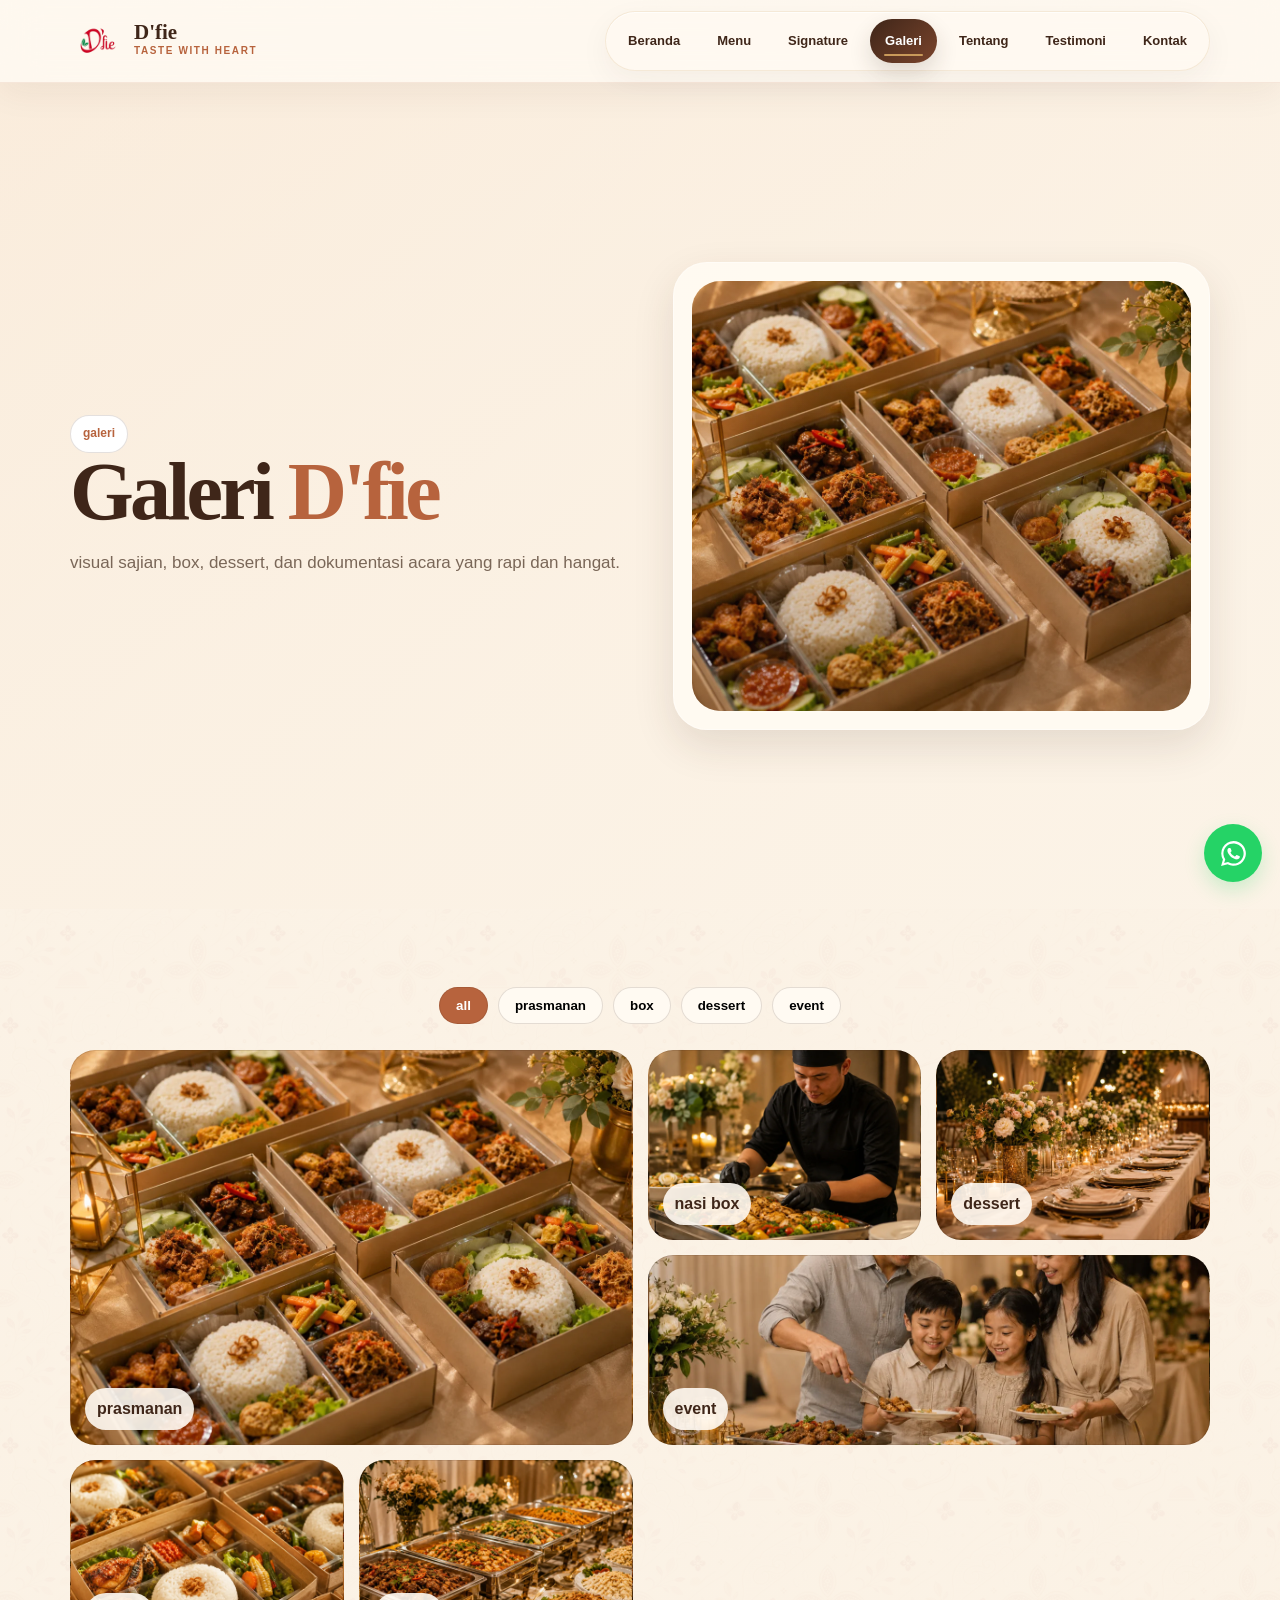
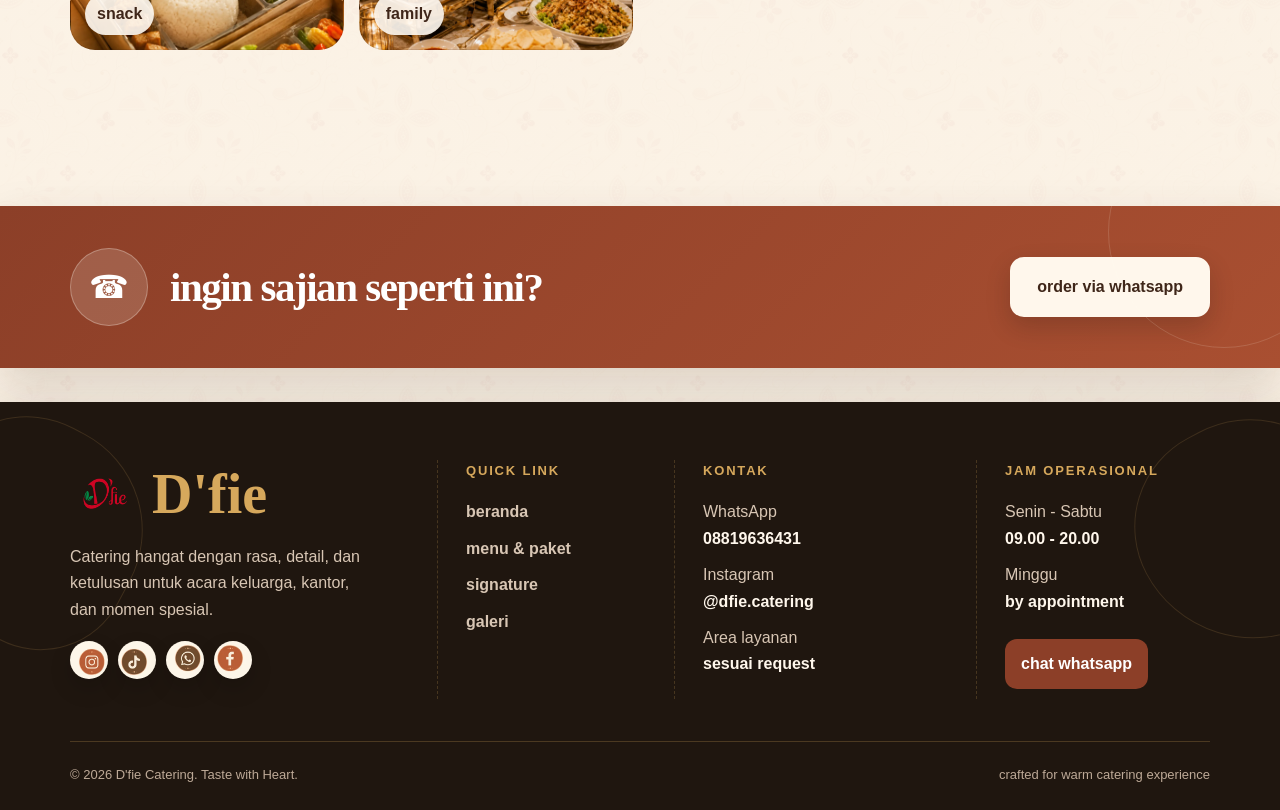
==== commit c2acf021: "fix: remove logo backplate" ====
--- a/galeri.html
+++ b/galeri.html
@@ -1 +1 @@
-<!doctype html><html lang="id"><head><meta charset="utf-8"><meta name="viewport" content="width=device-width,initial-scale=1"><title>Galeri - D'fie Catering</title><meta name="description" content="Galeri sajian Dfie"><link rel="stylesheet" href="./styles.css?v=20260517-1712"></head><body><header class="site-header"><nav class="nav container"><a class="brand" href="./index.html"><img class="brand-logo" src="./assets/dfie-logo.webp?v=20260517-1712" width="48" height="48" alt="logo D'fie"><span><strong>D'fie</strong><small>taste with heart</small></span></a><button class="nav-toggle" data-nav-toggle><span></span><span></span><span></span></button><div class="nav-menu" data-nav-menu><a class="" href="./index.html">beranda</a><a class="" href="./menu.html">menu</a><a class="" href="./signature.html">signature</a><a class="active" href="./galeri.html">galeri</a><a class="" href="./tentang.html">tentang</a><a class="" href="./testimoni.html">testimoni</a><a class="" href="./kontak.html">kontak</a></div></nav></header><main><section class="hero light"><div class="container hero-grid"><div><span class="badge">galeri</span><h1 class="title">Galeri <span>D'fie</span></h1><p class="subtitle">visual sajian, box, dessert, dan dokumentasi acara yang rapi dan hangat.</p></div><div class="hero-card"><div class="photo gallery-photo"></div></div></div></section><section class="section"><div class="container"><div class="filters"><button class="filter active">all</button><button class="filter">prasmanan</button><button class="filter">box</button><button class="filter">dessert</button><button class="filter">event</button></div><div class="gallery-grid"><div class="gallery-item big"><span>prasmanan</span></div><div class="gallery-item "><span>nasi box</span></div><div class="gallery-item "><span>dessert</span></div><div class="gallery-item wide"><span>event</span></div><div class="gallery-item "><span>snack</span></div><div class="gallery-item "><span>family</span></div></div></div></section><section class="section"><div class="container cta"><h2 class="section-title">ingin sajian seperti ini?</h2><a class="btn btn-primary js-wa" data-message="halo kak, saya mau tanya menu seperti galeri D'fie">order via whatsapp</a></div></section></main><footer class="footer"><div class="container footer-shell"><div class="footer-ornament left"></div><div class="footer-ornament right"></div><div class="footer-grid"><div class="footer-brand"><a class="footer-logo" href="./index.html"><img src="./assets/dfie-logo.webp?v=20260517-1712" alt="logo D'fie"><span>D'fie</span></a><p>Catering hangat dengan rasa, detail, dan ketulusan untuk acara keluarga, kantor, dan momen spesial.</p><div class="socials"><a class="social-icon social-ig" href="#" aria-label="instagram"></a><a class="social-icon social-tt" href="#" aria-label="tiktok"></a><a class="social-icon social-wa js-wa" data-message="halo kak, saya mau tanya D'fie Catering" aria-label="whatsapp"></a><a class="social-icon social-fb" href="#" aria-label="facebook"></a></div></div><div><h4>quick link</h4><a href="./index.html">beranda</a><a href="./menu.html">menu & paket</a><a href="./signature.html">signature</a><a href="./galeri.html">galeri</a></div><div><h4>kontak</h4><p>WhatsApp<br><strong>08819636431</strong></p><p>Instagram<br><strong>@dfie.catering</strong></p><p>Area layanan<br><strong>sesuai request</strong></p></div><div><h4>jam operasional</h4><p>Senin - Sabtu<br><strong>09.00 - 20.00</strong></p><p>Minggu<br><strong>by appointment</strong></p><a class="footer-wa js-wa" data-message="halo kak, saya mau konsultasi catering D'fie">chat whatsapp</a></div></div><div class="footer-bottom"><span>© 2026 D'fie Catering. Taste with Heart.</span><span>crafted for warm catering experience</span></div></div></footer><a class="floating-wa js-wa" data-message="halo kak, saya mau order D'fie Catering" aria-label="whatsapp"><svg viewBox="0 0 32 32"><path d="M16 3.2A12.7 12.7 0 0 0 5.1 22.3L3.2 28.8l6.7-1.8A12.7 12.7 0 1 0 16 3.2Zm0 23.2c-1.8 0-3.6-.5-5.2-1.4l-.4-.2-4 1 1.1-3.9-.3-.4A10.4 10.4 0 1 1 16 26.4Zm5.7-7.8c-.3-.2-1.9-.9-2.1-1-.3-.1-.5-.2-.7.1-.2.3-.8 1-1 1.2-.2.2-.4.2-.7.1-.3-.2-1.3-.5-2.5-1.6-.9-.8-1.6-1.8-1.7-2.1-.2-.3 0-.5.1-.6l.5-.6c.1-.2.2-.3.3-.5.1-.2.1-.4 0-.6l-1-2.3c-.2-.6-.5-.5-.7-.5h-.6c-.2 0-.5.1-.8.4-.3.3-1.1 1.1-1.1 2.6s1.1 3 1.3 3.2c.2.2 2.2 3.4 5.4 4.8.8.3 1.3.5 1.8.7.8.2 1.5.2 2 .1.6-.1 1.9-.8 2.1-1.5.3-.7.3-1.4.2-1.5-.1-.1-.3-.2-.6-.4Z"/></svg></a><script src="./script.js?v=20260517-1712"></script></body></html>+<!doctype html><html lang="id"><head><meta charset="utf-8"><meta name="viewport" content="width=device-width,initial-scale=1"><title>Galeri - D'fie Catering</title><meta name="description" content="Galeri sajian Dfie"><link rel="stylesheet" href="./styles.css?v=20260517-1714"></head><body><header class="site-header"><nav class="nav container"><a class="brand" href="./index.html"><img class="brand-logo" src="./assets/dfie-logo.webp?v=20260517-1714" width="48" height="48" alt="logo D'fie"><span><strong>D'fie</strong><small>taste with heart</small></span></a><button class="nav-toggle" data-nav-toggle><span></span><span></span><span></span></button><div class="nav-menu" data-nav-menu><a class="" href="./index.html">beranda</a><a class="" href="./menu.html">menu</a><a class="" href="./signature.html">signature</a><a class="active" href="./galeri.html">galeri</a><a class="" href="./tentang.html">tentang</a><a class="" href="./testimoni.html">testimoni</a><a class="" href="./kontak.html">kontak</a></div></nav></header><main><section class="hero light"><div class="container hero-grid"><div><span class="badge">galeri</span><h1 class="title">Galeri <span>D'fie</span></h1><p class="subtitle">visual sajian, box, dessert, dan dokumentasi acara yang rapi dan hangat.</p></div><div class="hero-card"><div class="photo gallery-photo"></div></div></div></section><section class="section"><div class="container"><div class="filters"><button class="filter active">all</button><button class="filter">prasmanan</button><button class="filter">box</button><button class="filter">dessert</button><button class="filter">event</button></div><div class="gallery-grid"><div class="gallery-item big"><span>prasmanan</span></div><div class="gallery-item "><span>nasi box</span></div><div class="gallery-item "><span>dessert</span></div><div class="gallery-item wide"><span>event</span></div><div class="gallery-item "><span>snack</span></div><div class="gallery-item "><span>family</span></div></div></div></section><section class="section"><div class="container cta"><h2 class="section-title">ingin sajian seperti ini?</h2><a class="btn btn-primary js-wa" data-message="halo kak, saya mau tanya menu seperti galeri D'fie">order via whatsapp</a></div></section></main><footer class="footer"><div class="container footer-shell"><div class="footer-ornament left"></div><div class="footer-ornament right"></div><div class="footer-grid"><div class="footer-brand"><a class="footer-logo" href="./index.html"><img src="./assets/dfie-logo.webp?v=20260517-1714" alt="logo D'fie"><span>D'fie</span></a><p>Catering hangat dengan rasa, detail, dan ketulusan untuk acara keluarga, kantor, dan momen spesial.</p><div class="socials"><a class="social-icon social-ig" href="#" aria-label="instagram"></a><a class="social-icon social-tt" href="#" aria-label="tiktok"></a><a class="social-icon social-wa js-wa" data-message="halo kak, saya mau tanya D'fie Catering" aria-label="whatsapp"></a><a class="social-icon social-fb" href="#" aria-label="facebook"></a></div></div><div><h4>quick link</h4><a href="./index.html">beranda</a><a href="./menu.html">menu & paket</a><a href="./signature.html">signature</a><a href="./galeri.html">galeri</a></div><div><h4>kontak</h4><p>WhatsApp<br><strong>08819636431</strong></p><p>Instagram<br><strong>@dfie.catering</strong></p><p>Area layanan<br><strong>sesuai request</strong></p></div><div><h4>jam operasional</h4><p>Senin - Sabtu<br><strong>09.00 - 20.00</strong></p><p>Minggu<br><strong>by appointment</strong></p><a class="footer-wa js-wa" data-message="halo kak, saya mau konsultasi catering D'fie">chat whatsapp</a></div></div><div class="footer-bottom"><span>© 2026 D'fie Catering. Taste with Heart.</span><span>crafted for warm catering experience</span></div></div></footer><a class="floating-wa js-wa" data-message="halo kak, saya mau order D'fie Catering" aria-label="whatsapp"><svg viewBox="0 0 32 32"><path d="M16 3.2A12.7 12.7 0 0 0 5.1 22.3L3.2 28.8l6.7-1.8A12.7 12.7 0 1 0 16 3.2Zm0 23.2c-1.8 0-3.6-.5-5.2-1.4l-.4-.2-4 1 1.1-3.9-.3-.4A10.4 10.4 0 1 1 16 26.4Zm5.7-7.8c-.3-.2-1.9-.9-2.1-1-.3-.1-.5-.2-.7.1-.2.3-.8 1-1 1.2-.2.2-.4.2-.7.1-.3-.2-1.3-.5-2.5-1.6-.9-.8-1.6-1.8-1.7-2.1-.2-.3 0-.5.1-.6l.5-.6c.1-.2.2-.3.3-.5.1-.2.1-.4 0-.6l-1-2.3c-.2-.6-.5-.5-.7-.5h-.6c-.2 0-.5.1-.8.4-.3.3-1.1 1.1-1.1 2.6s1.1 3 1.3 3.2c.2.2 2.2 3.4 5.4 4.8.8.3 1.3.5 1.8.7.8.2 1.5.2 2 .1.6-.1 1.9-.8 2.1-1.5.3-.7.3-1.4.2-1.5-.1-.1-.3-.2-.6-.4Z"/></svg></a><script src="./script.js?v=20260517-1714"></script></body></html>
--- a/styles.css
+++ b/styles.css
@@ -18,3 +18,5 @@
 @media(max-width:900px){.site-header{backdrop-filter:blur(12px)}.nav{height:76px}.nav-menu{position:absolute;left:18px;right:18px;top:88px;display:grid;gap:8px;padding:14px;border-radius:28px;background:rgba(255,250,242,.96);box-shadow:0 24px 70px rgba(63,38,25,.18);transform:translateY(-18px) scale(.96);transform-origin:top right;opacity:0;visibility:hidden;transition:opacity .25s ease,transform .32s cubic-bezier(.2,.9,.2,1),visibility .25s}.nav-menu.open{opacity:1;visibility:visible;transform:translateY(0) scale(1)}.nav-menu a{padding:14px 16px;border-radius:18px;opacity:0;transform:translateY(8px);transition:opacity .25s ease,transform .25s ease,background .2s ease,color .2s ease}.nav-menu.open a{opacity:1;transform:translateY(0)}.nav-menu.open a:nth-child(1){transition-delay:.02s}.nav-menu.open a:nth-child(2){transition-delay:.05s}.nav-menu.open a:nth-child(3){transition-delay:.08s}.nav-menu.open a:nth-child(4){transition-delay:.11s}.nav-menu.open a:nth-child(5){transition-delay:.14s}.nav-menu.open a:nth-child(6){transition-delay:.17s}.nav-menu.open a:nth-child(7){transition-delay:.2s}.nav-menu a:before{display:none}.brand{background:transparent;border:0;box-shadow:none;padding:0}.brand-logo{width:48px;height:48px}}
 /* polish logo centering + signature value colors */
 .brand-logo,.footer-logo img{object-fit:contain!important;object-position:center!important;padding:4px;background:#fff7ec!important}.brand-logo{display:block;box-shadow:0 8px 20px rgba(63,38,25,.12),inset 0 0 0 1px rgba(201,154,90,.18)}.footer-logo img{display:block;box-shadow:0 10px 22px rgba(0,0,0,.18)}.dark-band .icon-card{background:linear-gradient(145deg,#fff7ec,#f1d8bf);border-color:rgba(214,168,92,.34);box-shadow:0 14px 34px rgba(0,0,0,.16)}.dark-band .icon-card h3{color:#8c3f28}.dark-band .icon-card p{color:#6d4229!important;font-weight:600}.dark-band .icon-card:hover{background:linear-gradient(145deg,#fffaf2,#e8c69f)}
+/* remove logo backplate */
+.brand{background:transparent!important;border:0!important;box-shadow:none!important;padding:0!important}.brand-logo,.footer-logo img{background:transparent!important;border:0!important;box-shadow:none!important;border-radius:0!important;padding:0!important;object-fit:contain!important}.footer-logo img{width:68px;height:68px}.brand-logo{width:54px;height:54px}
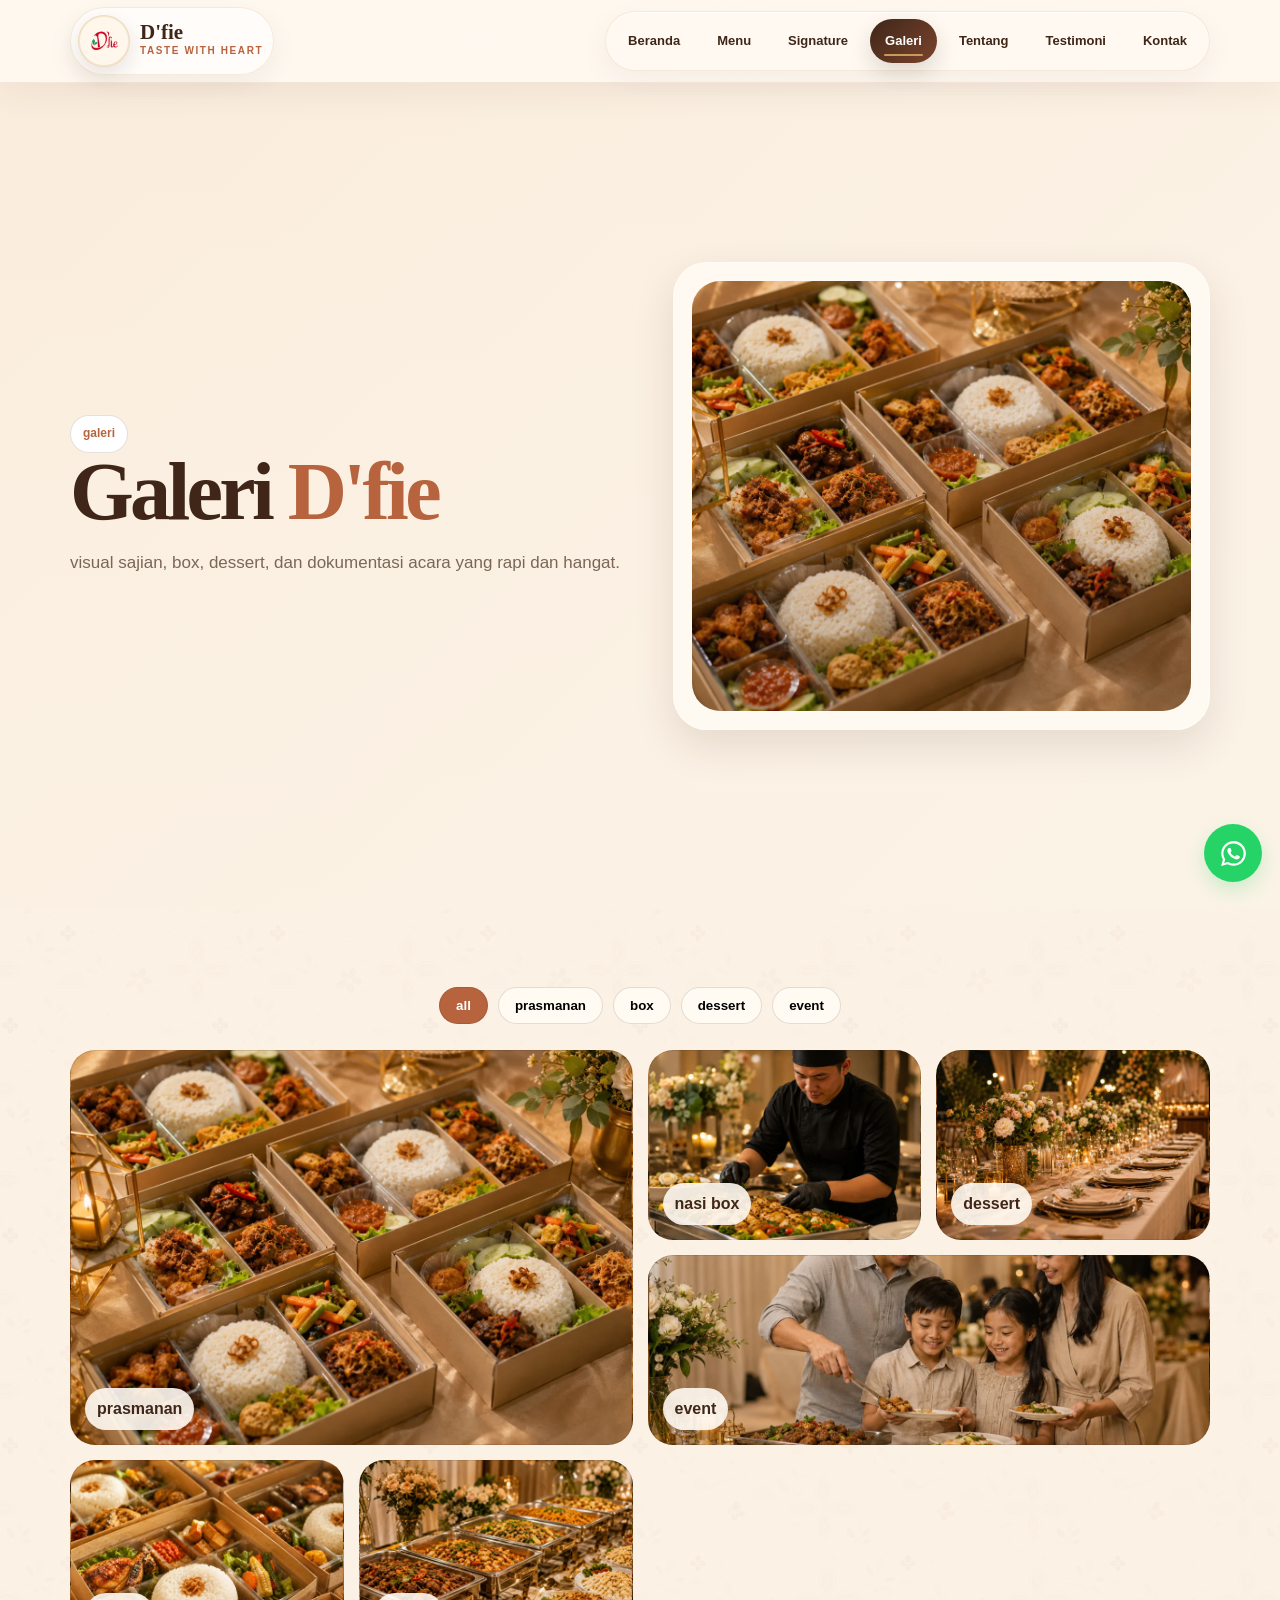
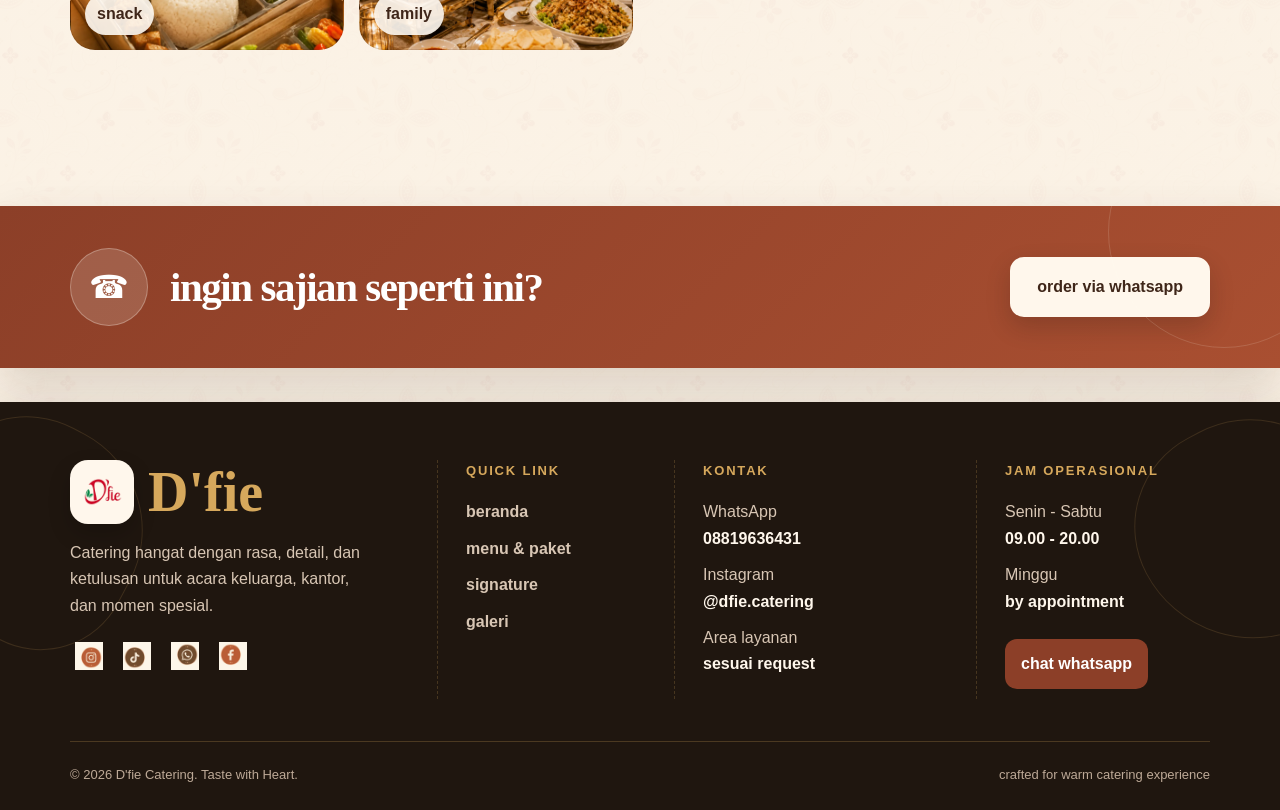
==== commit 134367c2: "fix: remove only social icon backgrounds" ====
--- a/galeri.html
+++ b/galeri.html
@@ -1 +1 @@
-<!doctype html><html lang="id"><head><meta charset="utf-8"><meta name="viewport" content="width=device-width,initial-scale=1"><title>Galeri - D'fie Catering</title><meta name="description" content="Galeri sajian Dfie"><link rel="stylesheet" href="./styles.css?v=20260517-1714"></head><body><header class="site-header"><nav class="nav container"><a class="brand" href="./index.html"><img class="brand-logo" src="./assets/dfie-logo.webp?v=20260517-1714" width="48" height="48" alt="logo D'fie"><span><strong>D'fie</strong><small>taste with heart</small></span></a><button class="nav-toggle" data-nav-toggle><span></span><span></span><span></span></button><div class="nav-menu" data-nav-menu><a class="" href="./index.html">beranda</a><a class="" href="./menu.html">menu</a><a class="" href="./signature.html">signature</a><a class="active" href="./galeri.html">galeri</a><a class="" href="./tentang.html">tentang</a><a class="" href="./testimoni.html">testimoni</a><a class="" href="./kontak.html">kontak</a></div></nav></header><main><section class="hero light"><div class="container hero-grid"><div><span class="badge">galeri</span><h1 class="title">Galeri <span>D'fie</span></h1><p class="subtitle">visual sajian, box, dessert, dan dokumentasi acara yang rapi dan hangat.</p></div><div class="hero-card"><div class="photo gallery-photo"></div></div></div></section><section class="section"><div class="container"><div class="filters"><button class="filter active">all</button><button class="filter">prasmanan</button><button class="filter">box</button><button class="filter">dessert</button><button class="filter">event</button></div><div class="gallery-grid"><div class="gallery-item big"><span>prasmanan</span></div><div class="gallery-item "><span>nasi box</span></div><div class="gallery-item "><span>dessert</span></div><div class="gallery-item wide"><span>event</span></div><div class="gallery-item "><span>snack</span></div><div class="gallery-item "><span>family</span></div></div></div></section><section class="section"><div class="container cta"><h2 class="section-title">ingin sajian seperti ini?</h2><a class="btn btn-primary js-wa" data-message="halo kak, saya mau tanya menu seperti galeri D'fie">order via whatsapp</a></div></section></main><footer class="footer"><div class="container footer-shell"><div class="footer-ornament left"></div><div class="footer-ornament right"></div><div class="footer-grid"><div class="footer-brand"><a class="footer-logo" href="./index.html"><img src="./assets/dfie-logo.webp?v=20260517-1714" alt="logo D'fie"><span>D'fie</span></a><p>Catering hangat dengan rasa, detail, dan ketulusan untuk acara keluarga, kantor, dan momen spesial.</p><div class="socials"><a class="social-icon social-ig" href="#" aria-label="instagram"></a><a class="social-icon social-tt" href="#" aria-label="tiktok"></a><a class="social-icon social-wa js-wa" data-message="halo kak, saya mau tanya D'fie Catering" aria-label="whatsapp"></a><a class="social-icon social-fb" href="#" aria-label="facebook"></a></div></div><div><h4>quick link</h4><a href="./index.html">beranda</a><a href="./menu.html">menu & paket</a><a href="./signature.html">signature</a><a href="./galeri.html">galeri</a></div><div><h4>kontak</h4><p>WhatsApp<br><strong>08819636431</strong></p><p>Instagram<br><strong>@dfie.catering</strong></p><p>Area layanan<br><strong>sesuai request</strong></p></div><div><h4>jam operasional</h4><p>Senin - Sabtu<br><strong>09.00 - 20.00</strong></p><p>Minggu<br><strong>by appointment</strong></p><a class="footer-wa js-wa" data-message="halo kak, saya mau konsultasi catering D'fie">chat whatsapp</a></div></div><div class="footer-bottom"><span>© 2026 D'fie Catering. Taste with Heart.</span><span>crafted for warm catering experience</span></div></div></footer><a class="floating-wa js-wa" data-message="halo kak, saya mau order D'fie Catering" aria-label="whatsapp"><svg viewBox="0 0 32 32"><path d="M16 3.2A12.7 12.7 0 0 0 5.1 22.3L3.2 28.8l6.7-1.8A12.7 12.7 0 1 0 16 3.2Zm0 23.2c-1.8 0-3.6-.5-5.2-1.4l-.4-.2-4 1 1.1-3.9-.3-.4A10.4 10.4 0 1 1 16 26.4Zm5.7-7.8c-.3-.2-1.9-.9-2.1-1-.3-.1-.5-.2-.7.1-.2.3-.8 1-1 1.2-.2.2-.4.2-.7.1-.3-.2-1.3-.5-2.5-1.6-.9-.8-1.6-1.8-1.7-2.1-.2-.3 0-.5.1-.6l.5-.6c.1-.2.2-.3.3-.5.1-.2.1-.4 0-.6l-1-2.3c-.2-.6-.5-.5-.7-.5h-.6c-.2 0-.5.1-.8.4-.3.3-1.1 1.1-1.1 2.6s1.1 3 1.3 3.2c.2.2 2.2 3.4 5.4 4.8.8.3 1.3.5 1.8.7.8.2 1.5.2 2 .1.6-.1 1.9-.8 2.1-1.5.3-.7.3-1.4.2-1.5-.1-.1-.3-.2-.6-.4Z"/></svg></a><script src="./script.js?v=20260517-1714"></script></body></html>+<!doctype html><html lang="id"><head><meta charset="utf-8"><meta name="viewport" content="width=device-width,initial-scale=1"><title>Galeri - D'fie Catering</title><meta name="description" content="Galeri sajian Dfie"><link rel="stylesheet" href="./styles.css?v=20260517-1716"></head><body><header class="site-header"><nav class="nav container"><a class="brand" href="./index.html"><img class="brand-logo" src="./assets/dfie-logo.webp?v=20260517-1716" width="48" height="48" alt="logo D'fie"><span><strong>D'fie</strong><small>taste with heart</small></span></a><button class="nav-toggle" data-nav-toggle><span></span><span></span><span></span></button><div class="nav-menu" data-nav-menu><a class="" href="./index.html">beranda</a><a class="" href="./menu.html">menu</a><a class="" href="./signature.html">signature</a><a class="active" href="./galeri.html">galeri</a><a class="" href="./tentang.html">tentang</a><a class="" href="./testimoni.html">testimoni</a><a class="" href="./kontak.html">kontak</a></div></nav></header><main><section class="hero light"><div class="container hero-grid"><div><span class="badge">galeri</span><h1 class="title">Galeri <span>D'fie</span></h1><p class="subtitle">visual sajian, box, dessert, dan dokumentasi acara yang rapi dan hangat.</p></div><div class="hero-card"><div class="photo gallery-photo"></div></div></div></section><section class="section"><div class="container"><div class="filters"><button class="filter active">all</button><button class="filter">prasmanan</button><button class="filter">box</button><button class="filter">dessert</button><button class="filter">event</button></div><div class="gallery-grid"><div class="gallery-item big"><span>prasmanan</span></div><div class="gallery-item "><span>nasi box</span></div><div class="gallery-item "><span>dessert</span></div><div class="gallery-item wide"><span>event</span></div><div class="gallery-item "><span>snack</span></div><div class="gallery-item "><span>family</span></div></div></div></section><section class="section"><div class="container cta"><h2 class="section-title">ingin sajian seperti ini?</h2><a class="btn btn-primary js-wa" data-message="halo kak, saya mau tanya menu seperti galeri D'fie">order via whatsapp</a></div></section></main><footer class="footer"><div class="container footer-shell"><div class="footer-ornament left"></div><div class="footer-ornament right"></div><div class="footer-grid"><div class="footer-brand"><a class="footer-logo" href="./index.html"><img src="./assets/dfie-logo.webp?v=20260517-1716" alt="logo D'fie"><span>D'fie</span></a><p>Catering hangat dengan rasa, detail, dan ketulusan untuk acara keluarga, kantor, dan momen spesial.</p><div class="socials"><a class="social-icon social-ig" href="#" aria-label="instagram"></a><a class="social-icon social-tt" href="#" aria-label="tiktok"></a><a class="social-icon social-wa js-wa" data-message="halo kak, saya mau tanya D'fie Catering" aria-label="whatsapp"></a><a class="social-icon social-fb" href="#" aria-label="facebook"></a></div></div><div><h4>quick link</h4><a href="./index.html">beranda</a><a href="./menu.html">menu & paket</a><a href="./signature.html">signature</a><a href="./galeri.html">galeri</a></div><div><h4>kontak</h4><p>WhatsApp<br><strong>08819636431</strong></p><p>Instagram<br><strong>@dfie.catering</strong></p><p>Area layanan<br><strong>sesuai request</strong></p></div><div><h4>jam operasional</h4><p>Senin - Sabtu<br><strong>09.00 - 20.00</strong></p><p>Minggu<br><strong>by appointment</strong></p><a class="footer-wa js-wa" data-message="halo kak, saya mau konsultasi catering D'fie">chat whatsapp</a></div></div><div class="footer-bottom"><span>© 2026 D'fie Catering. Taste with Heart.</span><span>crafted for warm catering experience</span></div></div></footer><a class="floating-wa js-wa" data-message="halo kak, saya mau order D'fie Catering" aria-label="whatsapp"><svg viewBox="0 0 32 32"><path d="M16 3.2A12.7 12.7 0 0 0 5.1 22.3L3.2 28.8l6.7-1.8A12.7 12.7 0 1 0 16 3.2Zm0 23.2c-1.8 0-3.6-.5-5.2-1.4l-.4-.2-4 1 1.1-3.9-.3-.4A10.4 10.4 0 1 1 16 26.4Zm5.7-7.8c-.3-.2-1.9-.9-2.1-1-.3-.1-.5-.2-.7.1-.2.3-.8 1-1 1.2-.2.2-.4.2-.7.1-.3-.2-1.3-.5-2.5-1.6-.9-.8-1.6-1.8-1.7-2.1-.2-.3 0-.5.1-.6l.5-.6c.1-.2.2-.3.3-.5.1-.2.1-.4 0-.6l-1-2.3c-.2-.6-.5-.5-.7-.5h-.6c-.2 0-.5.1-.8.4-.3.3-1.1 1.1-1.1 2.6s1.1 3 1.3 3.2c.2.2 2.2 3.4 5.4 4.8.8.3 1.3.5 1.8.7.8.2 1.5.2 2 .1.6-.1 1.9-.8 2.1-1.5.3-.7.3-1.4.2-1.5-.1-.1-.3-.2-.6-.4Z"/></svg></a><script src="./script.js?v=20260517-1716"></script></body></html>
--- a/styles.css
+++ b/styles.css
@@ -20,3 +20,6 @@
 .brand-logo,.footer-logo img{object-fit:contain!important;object-position:center!important;padding:4px;background:#fff7ec!important}.brand-logo{display:block;box-shadow:0 8px 20px rgba(63,38,25,.12),inset 0 0 0 1px rgba(201,154,90,.18)}.footer-logo img{display:block;box-shadow:0 10px 22px rgba(0,0,0,.18)}.dark-band .icon-card{background:linear-gradient(145deg,#fff7ec,#f1d8bf);border-color:rgba(214,168,92,.34);box-shadow:0 14px 34px rgba(0,0,0,.16)}.dark-band .icon-card h3{color:#8c3f28}.dark-band .icon-card p{color:#6d4229!important;font-weight:600}.dark-band .icon-card:hover{background:linear-gradient(145deg,#fffaf2,#e8c69f)}
 /* remove logo backplate */
 .brand{background:transparent!important;border:0!important;box-shadow:none!important;padding:0!important}.brand-logo,.footer-logo img{background:transparent!important;border:0!important;box-shadow:none!important;border-radius:0!important;padding:0!important;object-fit:contain!important}.footer-logo img{width:68px;height:68px}.brand-logo{width:54px;height:54px}
+/* restore brand logo frame, remove only social icon circles */
+.brand{display:flex!important;align-items:center!important;gap:10px!important;padding:7px 10px 7px 7px!important;border-radius:999px!important;background:rgba(255,255,255,.54)!important;border:1px solid rgba(201,154,90,.18)!important;box-shadow:0 10px 28px rgba(63,38,25,.06)!important}.brand-logo{width:52px!important;height:52px!important;border-radius:50%!important;object-fit:contain!important;object-position:center!important;padding:4px!important;background:#fff7ec!important;border:1px solid rgba(201,154,90,.3)!important;box-shadow:0 8px 20px rgba(63,38,25,.12),inset 0 0 0 1px rgba(201,154,90,.18)!important}.footer-logo img{width:64px!important;height:64px!important;border-radius:18px!important;object-fit:contain!important;padding:4px!important;background:#fff7ec!important;border:0!important;box-shadow:0 10px 22px rgba(0,0,0,.18)!important}.socials a.social-icon{background-color:transparent!important;background-size:28px 28px!important;background-repeat:no-repeat!important;background-position:center!important;border:0!important;box-shadow:none!important;border-radius:0!important}.socials a.social-icon:hover{transform:translateY(-2px) scale(1.08);box-shadow:none!important}
+@media(max-width:900px){.brand{background:transparent!important;border:0!important;box-shadow:none!important;padding:0!important}.brand-logo{width:48px!important;height:48px!important}}
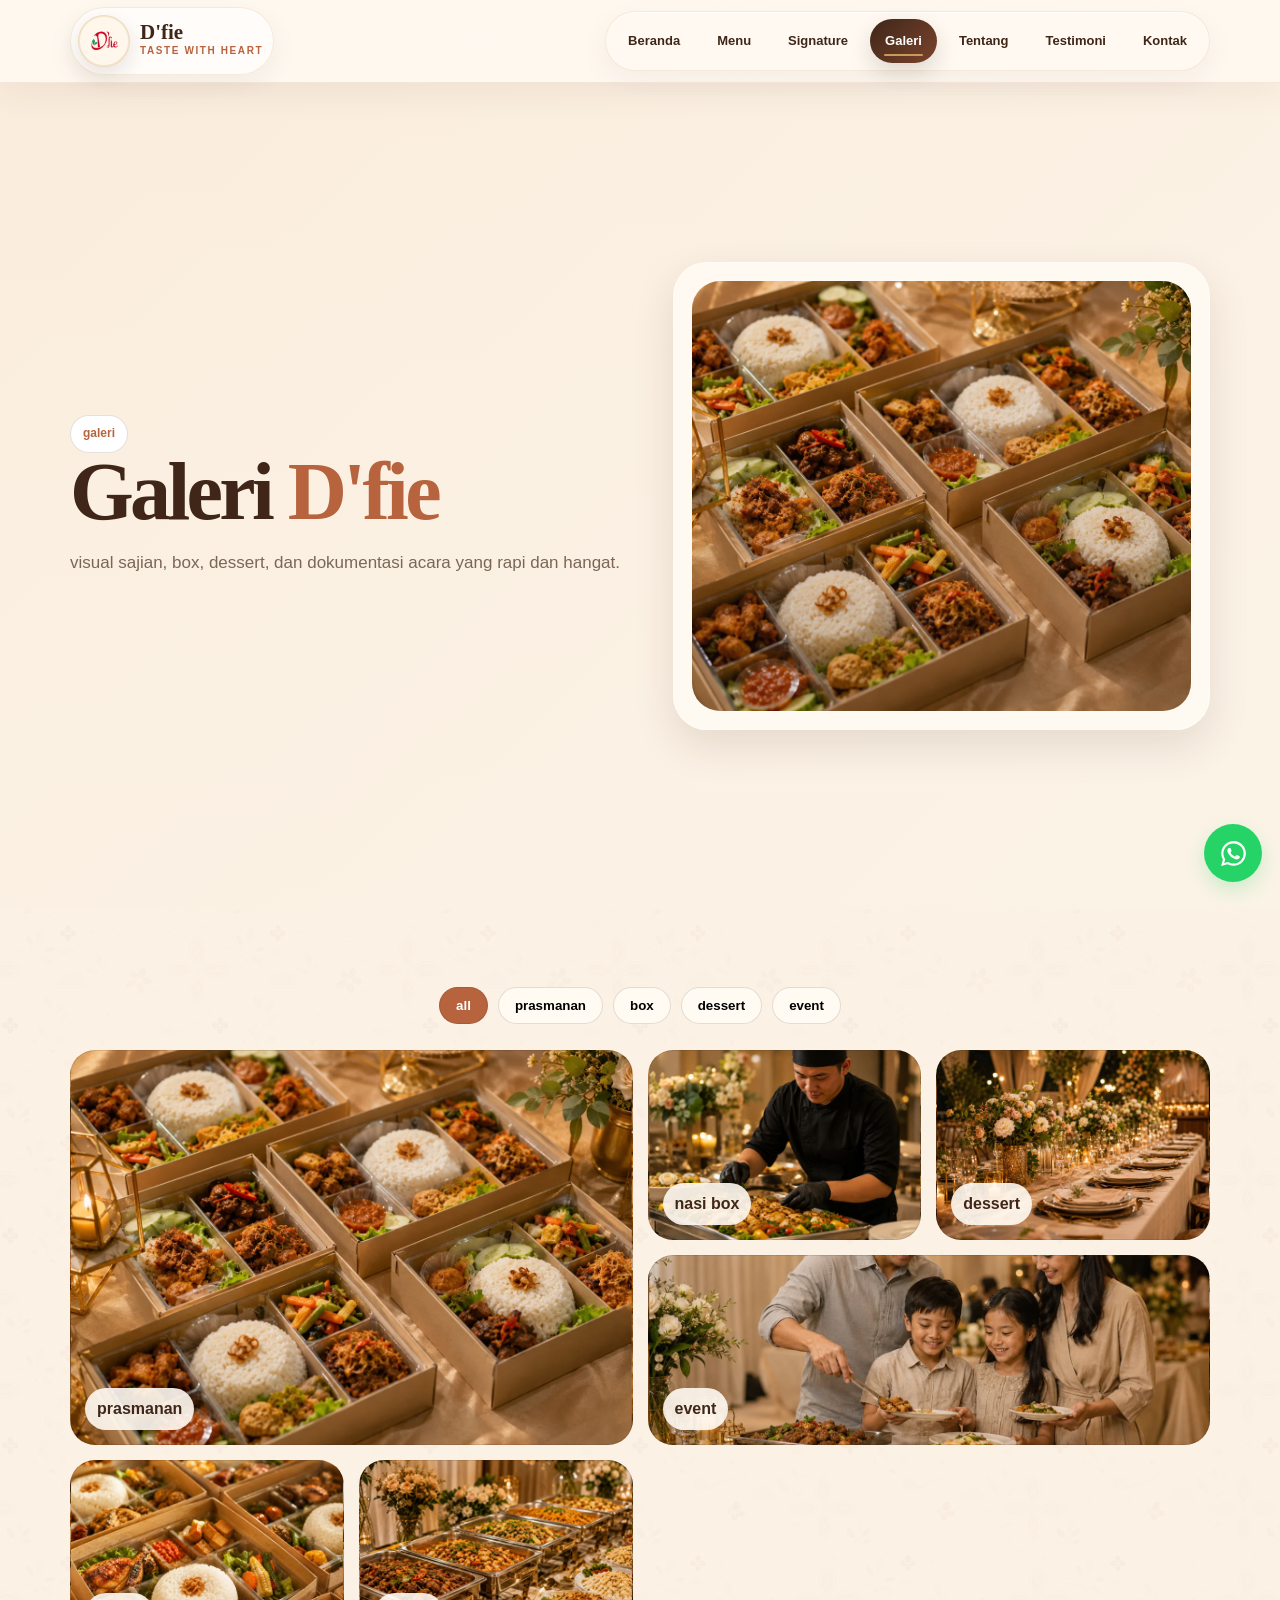
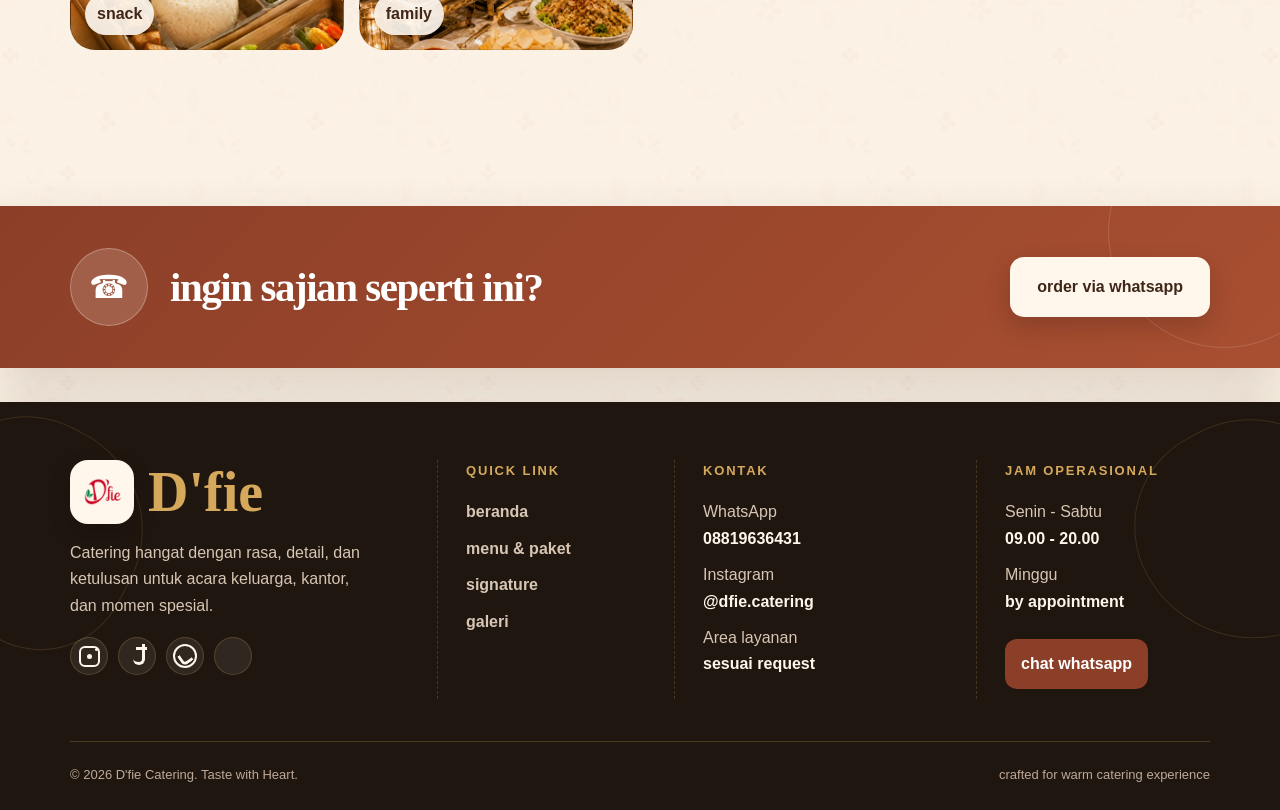
==== commit 0ca684ab: "fix: replace social images with pure css icons" ====
--- a/galeri.html
+++ b/galeri.html
@@ -1 +1 @@
-<!doctype html><html lang="id"><head><meta charset="utf-8"><meta name="viewport" content="width=device-width,initial-scale=1"><title>Galeri - D'fie Catering</title><meta name="description" content="Galeri sajian Dfie"><link rel="stylesheet" href="./styles.css?v=20260517-1716"></head><body><header class="site-header"><nav class="nav container"><a class="brand" href="./index.html"><img class="brand-logo" src="./assets/dfie-logo.webp?v=20260517-1716" width="48" height="48" alt="logo D'fie"><span><strong>D'fie</strong><small>taste with heart</small></span></a><button class="nav-toggle" data-nav-toggle><span></span><span></span><span></span></button><div class="nav-menu" data-nav-menu><a class="" href="./index.html">beranda</a><a class="" href="./menu.html">menu</a><a class="" href="./signature.html">signature</a><a class="active" href="./galeri.html">galeri</a><a class="" href="./tentang.html">tentang</a><a class="" href="./testimoni.html">testimoni</a><a class="" href="./kontak.html">kontak</a></div></nav></header><main><section class="hero light"><div class="container hero-grid"><div><span class="badge">galeri</span><h1 class="title">Galeri <span>D'fie</span></h1><p class="subtitle">visual sajian, box, dessert, dan dokumentasi acara yang rapi dan hangat.</p></div><div class="hero-card"><div class="photo gallery-photo"></div></div></div></section><section class="section"><div class="container"><div class="filters"><button class="filter active">all</button><button class="filter">prasmanan</button><button class="filter">box</button><button class="filter">dessert</button><button class="filter">event</button></div><div class="gallery-grid"><div class="gallery-item big"><span>prasmanan</span></div><div class="gallery-item "><span>nasi box</span></div><div class="gallery-item "><span>dessert</span></div><div class="gallery-item wide"><span>event</span></div><div class="gallery-item "><span>snack</span></div><div class="gallery-item "><span>family</span></div></div></div></section><section class="section"><div class="container cta"><h2 class="section-title">ingin sajian seperti ini?</h2><a class="btn btn-primary js-wa" data-message="halo kak, saya mau tanya menu seperti galeri D'fie">order via whatsapp</a></div></section></main><footer class="footer"><div class="container footer-shell"><div class="footer-ornament left"></div><div class="footer-ornament right"></div><div class="footer-grid"><div class="footer-brand"><a class="footer-logo" href="./index.html"><img src="./assets/dfie-logo.webp?v=20260517-1716" alt="logo D'fie"><span>D'fie</span></a><p>Catering hangat dengan rasa, detail, dan ketulusan untuk acara keluarga, kantor, dan momen spesial.</p><div class="socials"><a class="social-icon social-ig" href="#" aria-label="instagram"></a><a class="social-icon social-tt" href="#" aria-label="tiktok"></a><a class="social-icon social-wa js-wa" data-message="halo kak, saya mau tanya D'fie Catering" aria-label="whatsapp"></a><a class="social-icon social-fb" href="#" aria-label="facebook"></a></div></div><div><h4>quick link</h4><a href="./index.html">beranda</a><a href="./menu.html">menu & paket</a><a href="./signature.html">signature</a><a href="./galeri.html">galeri</a></div><div><h4>kontak</h4><p>WhatsApp<br><strong>08819636431</strong></p><p>Instagram<br><strong>@dfie.catering</strong></p><p>Area layanan<br><strong>sesuai request</strong></p></div><div><h4>jam operasional</h4><p>Senin - Sabtu<br><strong>09.00 - 20.00</strong></p><p>Minggu<br><strong>by appointment</strong></p><a class="footer-wa js-wa" data-message="halo kak, saya mau konsultasi catering D'fie">chat whatsapp</a></div></div><div class="footer-bottom"><span>© 2026 D'fie Catering. Taste with Heart.</span><span>crafted for warm catering experience</span></div></div></footer><a class="floating-wa js-wa" data-message="halo kak, saya mau order D'fie Catering" aria-label="whatsapp"><svg viewBox="0 0 32 32"><path d="M16 3.2A12.7 12.7 0 0 0 5.1 22.3L3.2 28.8l6.7-1.8A12.7 12.7 0 1 0 16 3.2Zm0 23.2c-1.8 0-3.6-.5-5.2-1.4l-.4-.2-4 1 1.1-3.9-.3-.4A10.4 10.4 0 1 1 16 26.4Zm5.7-7.8c-.3-.2-1.9-.9-2.1-1-.3-.1-.5-.2-.7.1-.2.3-.8 1-1 1.2-.2.2-.4.2-.7.1-.3-.2-1.3-.5-2.5-1.6-.9-.8-1.6-1.8-1.7-2.1-.2-.3 0-.5.1-.6l.5-.6c.1-.2.2-.3.3-.5.1-.2.1-.4 0-.6l-1-2.3c-.2-.6-.5-.5-.7-.5h-.6c-.2 0-.5.1-.8.4-.3.3-1.1 1.1-1.1 2.6s1.1 3 1.3 3.2c.2.2 2.2 3.4 5.4 4.8.8.3 1.3.5 1.8.7.8.2 1.5.2 2 .1.6-.1 1.9-.8 2.1-1.5.3-.7.3-1.4.2-1.5-.1-.1-.3-.2-.6-.4Z"/></svg></a><script src="./script.js?v=20260517-1716"></script></body></html>+<!doctype html><html lang="id"><head><meta charset="utf-8"><meta name="viewport" content="width=device-width,initial-scale=1"><title>Galeri - D'fie Catering</title><meta name="description" content="Galeri sajian Dfie"><link rel="stylesheet" href="./styles.css?v=20260517-1718"></head><body><header class="site-header"><nav class="nav container"><a class="brand" href="./index.html"><img class="brand-logo" src="./assets/dfie-logo.webp?v=20260517-1718" width="48" height="48" alt="logo D'fie"><span><strong>D'fie</strong><small>taste with heart</small></span></a><button class="nav-toggle" data-nav-toggle><span></span><span></span><span></span></button><div class="nav-menu" data-nav-menu><a class="" href="./index.html">beranda</a><a class="" href="./menu.html">menu</a><a class="" href="./signature.html">signature</a><a class="active" href="./galeri.html">galeri</a><a class="" href="./tentang.html">tentang</a><a class="" href="./testimoni.html">testimoni</a><a class="" href="./kontak.html">kontak</a></div></nav></header><main><section class="hero light"><div class="container hero-grid"><div><span class="badge">galeri</span><h1 class="title">Galeri <span>D'fie</span></h1><p class="subtitle">visual sajian, box, dessert, dan dokumentasi acara yang rapi dan hangat.</p></div><div class="hero-card"><div class="photo gallery-photo"></div></div></div></section><section class="section"><div class="container"><div class="filters"><button class="filter active">all</button><button class="filter">prasmanan</button><button class="filter">box</button><button class="filter">dessert</button><button class="filter">event</button></div><div class="gallery-grid"><div class="gallery-item big"><span>prasmanan</span></div><div class="gallery-item "><span>nasi box</span></div><div class="gallery-item "><span>dessert</span></div><div class="gallery-item wide"><span>event</span></div><div class="gallery-item "><span>snack</span></div><div class="gallery-item "><span>family</span></div></div></div></section><section class="section"><div class="container cta"><h2 class="section-title">ingin sajian seperti ini?</h2><a class="btn btn-primary js-wa" data-message="halo kak, saya mau tanya menu seperti galeri D'fie">order via whatsapp</a></div></section></main><footer class="footer"><div class="container footer-shell"><div class="footer-ornament left"></div><div class="footer-ornament right"></div><div class="footer-grid"><div class="footer-brand"><a class="footer-logo" href="./index.html"><img src="./assets/dfie-logo.webp?v=20260517-1718" alt="logo D'fie"><span>D'fie</span></a><p>Catering hangat dengan rasa, detail, dan ketulusan untuk acara keluarga, kantor, dan momen spesial.</p><div class="socials"><a class="social-icon social-ig" href="#" aria-label="instagram"></a><a class="social-icon social-tt" href="#" aria-label="tiktok"></a><a class="social-icon social-wa js-wa" data-message="halo kak, saya mau tanya D'fie Catering" aria-label="whatsapp"></a><a class="social-icon social-fb" href="#" aria-label="facebook"></a></div></div><div><h4>quick link</h4><a href="./index.html">beranda</a><a href="./menu.html">menu & paket</a><a href="./signature.html">signature</a><a href="./galeri.html">galeri</a></div><div><h4>kontak</h4><p>WhatsApp<br><strong>08819636431</strong></p><p>Instagram<br><strong>@dfie.catering</strong></p><p>Area layanan<br><strong>sesuai request</strong></p></div><div><h4>jam operasional</h4><p>Senin - Sabtu<br><strong>09.00 - 20.00</strong></p><p>Minggu<br><strong>by appointment</strong></p><a class="footer-wa js-wa" data-message="halo kak, saya mau konsultasi catering D'fie">chat whatsapp</a></div></div><div class="footer-bottom"><span>© 2026 D'fie Catering. Taste with Heart.</span><span>crafted for warm catering experience</span></div></div></footer><a class="floating-wa js-wa" data-message="halo kak, saya mau order D'fie Catering" aria-label="whatsapp"><svg viewBox="0 0 32 32"><path d="M16 3.2A12.7 12.7 0 0 0 5.1 22.3L3.2 28.8l6.7-1.8A12.7 12.7 0 1 0 16 3.2Zm0 23.2c-1.8 0-3.6-.5-5.2-1.4l-.4-.2-4 1 1.1-3.9-.3-.4A10.4 10.4 0 1 1 16 26.4Zm5.7-7.8c-.3-.2-1.9-.9-2.1-1-.3-.1-.5-.2-.7.1-.2.3-.8 1-1 1.2-.2.2-.4.2-.7.1-.3-.2-1.3-.5-2.5-1.6-.9-.8-1.6-1.8-1.7-2.1-.2-.3 0-.5.1-.6l.5-.6c.1-.2.2-.3.3-.5.1-.2.1-.4 0-.6l-1-2.3c-.2-.6-.5-.5-.7-.5h-.6c-.2 0-.5.1-.8.4-.3.3-1.1 1.1-1.1 2.6s1.1 3 1.3 3.2c.2.2 2.2 3.4 5.4 4.8.8.3 1.3.5 1.8.7.8.2 1.5.2 2 .1.6-.1 1.9-.8 2.1-1.5.3-.7.3-1.4.2-1.5-.1-.1-.3-.2-.6-.4Z"/></svg></a><script src="./script.js?v=20260517-1718"></script></body></html>
--- a/styles.css
+++ b/styles.css
@@ -23,3 +23,5 @@
 /* restore brand logo frame, remove only social icon circles */
 .brand{display:flex!important;align-items:center!important;gap:10px!important;padding:7px 10px 7px 7px!important;border-radius:999px!important;background:rgba(255,255,255,.54)!important;border:1px solid rgba(201,154,90,.18)!important;box-shadow:0 10px 28px rgba(63,38,25,.06)!important}.brand-logo{width:52px!important;height:52px!important;border-radius:50%!important;object-fit:contain!important;object-position:center!important;padding:4px!important;background:#fff7ec!important;border:1px solid rgba(201,154,90,.3)!important;box-shadow:0 8px 20px rgba(63,38,25,.12),inset 0 0 0 1px rgba(201,154,90,.18)!important}.footer-logo img{width:64px!important;height:64px!important;border-radius:18px!important;object-fit:contain!important;padding:4px!important;background:#fff7ec!important;border:0!important;box-shadow:0 10px 22px rgba(0,0,0,.18)!important}.socials a.social-icon{background-color:transparent!important;background-size:28px 28px!important;background-repeat:no-repeat!important;background-position:center!important;border:0!important;box-shadow:none!important;border-radius:0!important}.socials a.social-icon:hover{transform:translateY(-2px) scale(1.08);box-shadow:none!important}
 @media(max-width:900px){.brand{background:transparent!important;border:0!important;box-shadow:none!important;padding:0!important}.brand-logo{width:48px!important;height:48px!important}}
+/* pure css social icons, no generated image */
+.socials a.social-icon{width:38px!important;height:38px!important;border-radius:50%!important;display:grid!important;place-items:center!important;background:rgba(255,247,236,.08)!important;border:1px solid rgba(214,168,92,.22)!important;box-shadow:none!important;background-image:none!important;position:relative;color:#fff7ec!important}.socials a.social-icon:before,.socials a.social-icon:after{content:""!important;position:absolute;display:block}.social-ig:before{width:17px;height:17px;border:2px solid currentColor;border-radius:6px}.social-ig:after{width:5px;height:5px;border-radius:50%;background:currentColor;box-shadow:7px -7px 0 -1px currentColor}.social-tt:before{width:9px;height:18px;border-right:3px solid currentColor;border-bottom:3px solid currentColor;border-radius:0 0 7px 7px;transform:translate(2px,-2px)}.social-tt:after{width:11px;height:3px;background:currentColor;transform:translate(4px,-8px)}.social-wa:before{width:20px;height:20px;border:2px solid currentColor;border-radius:50%}.social-wa:after{width:9px;height:9px;border-left:3px solid currentColor;border-bottom:3px solid currentColor;transform:rotate(-35deg) translate(-1px,2px);border-radius:0 0 0 5px}.social-fb:before{content:"f"!important;position:static!important;font-family:Arial,Helvetica,sans-serif;font-size:24px;font-weight:900;line-height:1;color:currentColor}.social-fb:after{display:none}.socials a.social-icon:hover{background:#8c3f28!important;color:#fff!important;transform:translateY(-2px)}
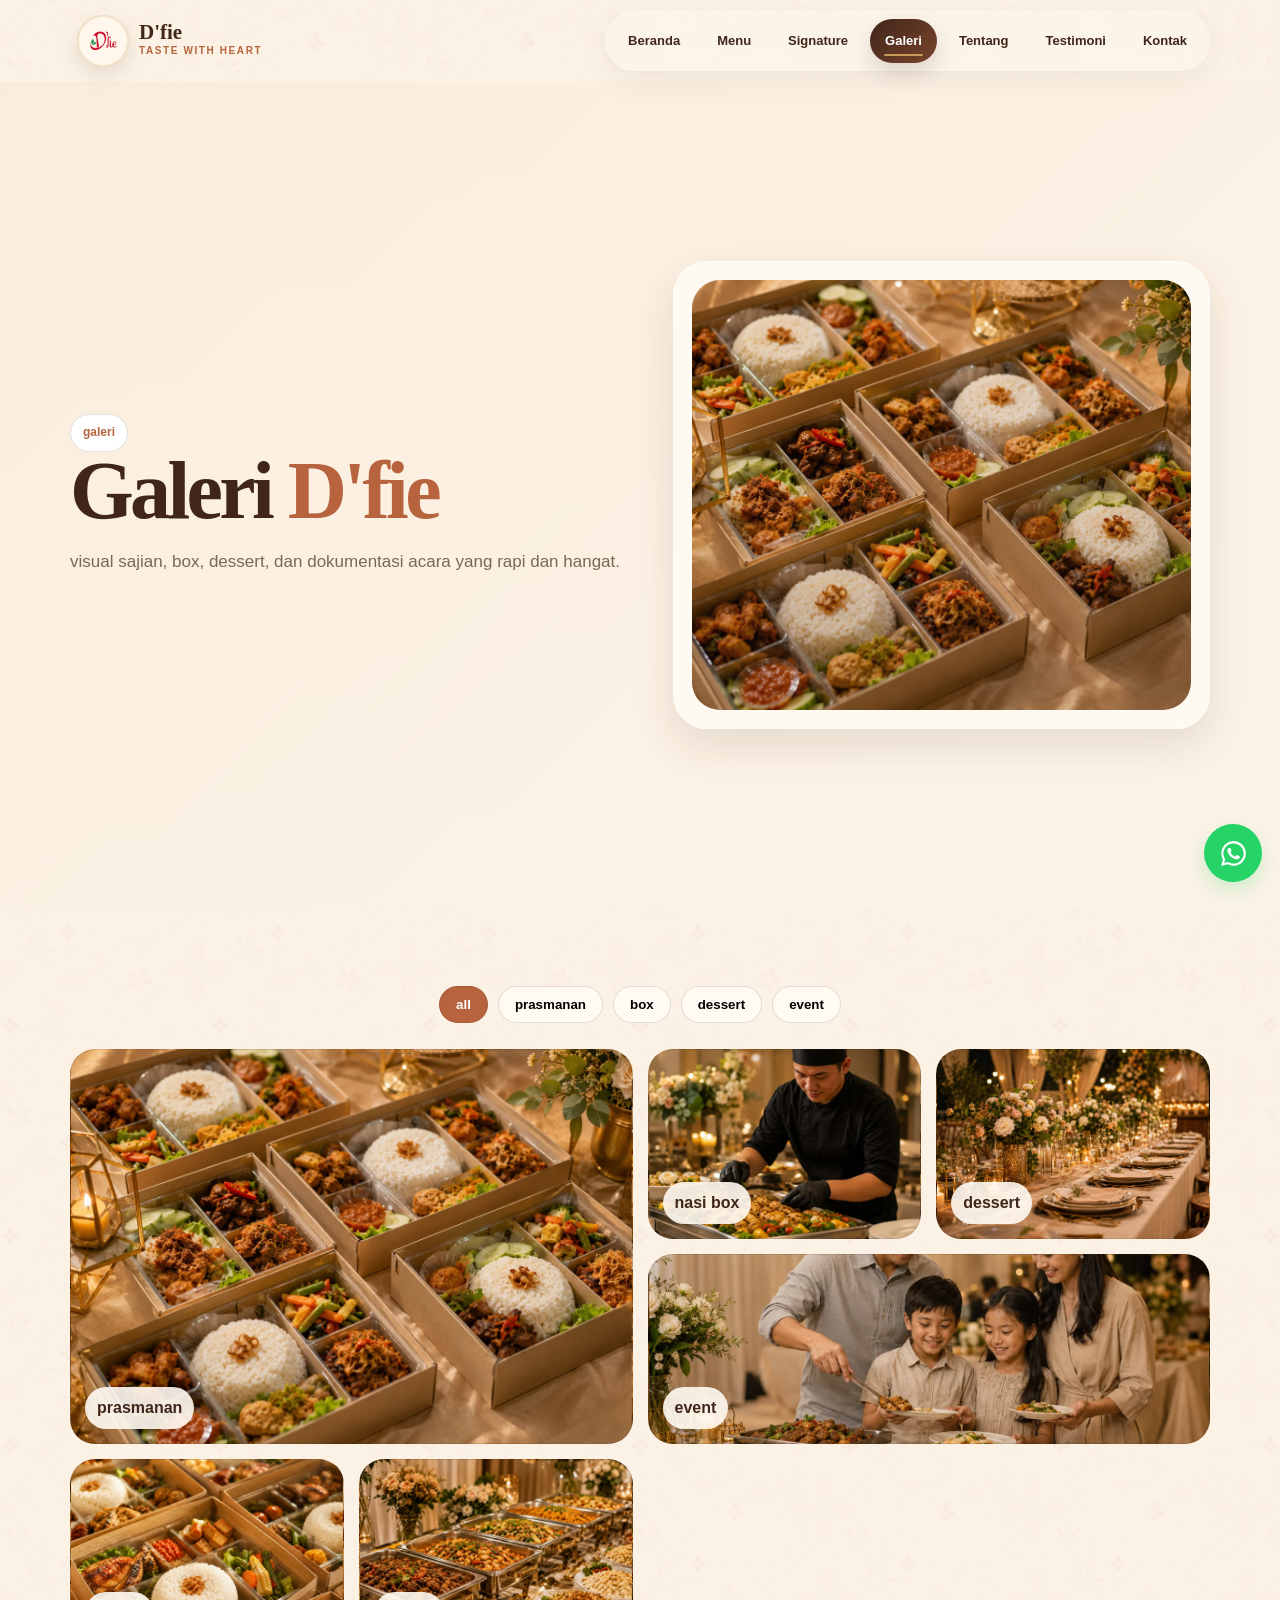
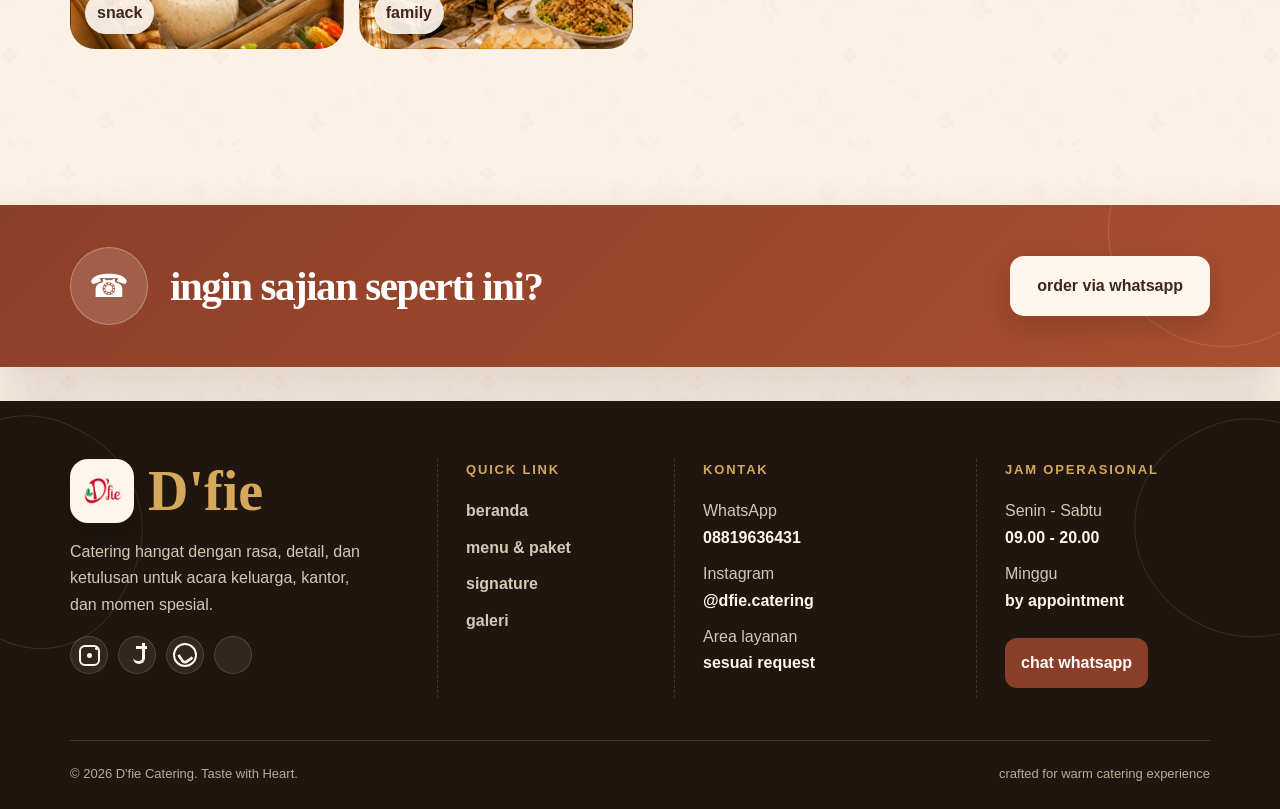
==== commit 5edbd9a5: "style: make navbar transparent" ====
--- a/galeri.html
+++ b/galeri.html
@@ -1 +1 @@
-<!doctype html><html lang="id"><head><meta charset="utf-8"><meta name="viewport" content="width=device-width,initial-scale=1"><title>Galeri - D'fie Catering</title><meta name="description" content="Galeri sajian Dfie"><link rel="stylesheet" href="./styles.css?v=20260517-1718"></head><body><header class="site-header"><nav class="nav container"><a class="brand" href="./index.html"><img class="brand-logo" src="./assets/dfie-logo.webp?v=20260517-1718" width="48" height="48" alt="logo D'fie"><span><strong>D'fie</strong><small>taste with heart</small></span></a><button class="nav-toggle" data-nav-toggle><span></span><span></span><span></span></button><div class="nav-menu" data-nav-menu><a class="" href="./index.html">beranda</a><a class="" href="./menu.html">menu</a><a class="" href="./signature.html">signature</a><a class="active" href="./galeri.html">galeri</a><a class="" href="./tentang.html">tentang</a><a class="" href="./testimoni.html">testimoni</a><a class="" href="./kontak.html">kontak</a></div></nav></header><main><section class="hero light"><div class="container hero-grid"><div><span class="badge">galeri</span><h1 class="title">Galeri <span>D'fie</span></h1><p class="subtitle">visual sajian, box, dessert, dan dokumentasi acara yang rapi dan hangat.</p></div><div class="hero-card"><div class="photo gallery-photo"></div></div></div></section><section class="section"><div class="container"><div class="filters"><button class="filter active">all</button><button class="filter">prasmanan</button><button class="filter">box</button><button class="filter">dessert</button><button class="filter">event</button></div><div class="gallery-grid"><div class="gallery-item big"><span>prasmanan</span></div><div class="gallery-item "><span>nasi box</span></div><div class="gallery-item "><span>dessert</span></div><div class="gallery-item wide"><span>event</span></div><div class="gallery-item "><span>snack</span></div><div class="gallery-item "><span>family</span></div></div></div></section><section class="section"><div class="container cta"><h2 class="section-title">ingin sajian seperti ini?</h2><a class="btn btn-primary js-wa" data-message="halo kak, saya mau tanya menu seperti galeri D'fie">order via whatsapp</a></div></section></main><footer class="footer"><div class="container footer-shell"><div class="footer-ornament left"></div><div class="footer-ornament right"></div><div class="footer-grid"><div class="footer-brand"><a class="footer-logo" href="./index.html"><img src="./assets/dfie-logo.webp?v=20260517-1718" alt="logo D'fie"><span>D'fie</span></a><p>Catering hangat dengan rasa, detail, dan ketulusan untuk acara keluarga, kantor, dan momen spesial.</p><div class="socials"><a class="social-icon social-ig" href="#" aria-label="instagram"></a><a class="social-icon social-tt" href="#" aria-label="tiktok"></a><a class="social-icon social-wa js-wa" data-message="halo kak, saya mau tanya D'fie Catering" aria-label="whatsapp"></a><a class="social-icon social-fb" href="#" aria-label="facebook"></a></div></div><div><h4>quick link</h4><a href="./index.html">beranda</a><a href="./menu.html">menu & paket</a><a href="./signature.html">signature</a><a href="./galeri.html">galeri</a></div><div><h4>kontak</h4><p>WhatsApp<br><strong>08819636431</strong></p><p>Instagram<br><strong>@dfie.catering</strong></p><p>Area layanan<br><strong>sesuai request</strong></p></div><div><h4>jam operasional</h4><p>Senin - Sabtu<br><strong>09.00 - 20.00</strong></p><p>Minggu<br><strong>by appointment</strong></p><a class="footer-wa js-wa" data-message="halo kak, saya mau konsultasi catering D'fie">chat whatsapp</a></div></div><div class="footer-bottom"><span>© 2026 D'fie Catering. Taste with Heart.</span><span>crafted for warm catering experience</span></div></div></footer><a class="floating-wa js-wa" data-message="halo kak, saya mau order D'fie Catering" aria-label="whatsapp"><svg viewBox="0 0 32 32"><path d="M16 3.2A12.7 12.7 0 0 0 5.1 22.3L3.2 28.8l6.7-1.8A12.7 12.7 0 1 0 16 3.2Zm0 23.2c-1.8 0-3.6-.5-5.2-1.4l-.4-.2-4 1 1.1-3.9-.3-.4A10.4 10.4 0 1 1 16 26.4Zm5.7-7.8c-.3-.2-1.9-.9-2.1-1-.3-.1-.5-.2-.7.1-.2.3-.8 1-1 1.2-.2.2-.4.2-.7.1-.3-.2-1.3-.5-2.5-1.6-.9-.8-1.6-1.8-1.7-2.1-.2-.3 0-.5.1-.6l.5-.6c.1-.2.2-.3.3-.5.1-.2.1-.4 0-.6l-1-2.3c-.2-.6-.5-.5-.7-.5h-.6c-.2 0-.5.1-.8.4-.3.3-1.1 1.1-1.1 2.6s1.1 3 1.3 3.2c.2.2 2.2 3.4 5.4 4.8.8.3 1.3.5 1.8.7.8.2 1.5.2 2 .1.6-.1 1.9-.8 2.1-1.5.3-.7.3-1.4.2-1.5-.1-.1-.3-.2-.6-.4Z"/></svg></a><script src="./script.js?v=20260517-1718"></script></body></html>+<!doctype html><html lang="id"><head><meta charset="utf-8"><meta name="viewport" content="width=device-width,initial-scale=1"><title>Galeri - D'fie Catering</title><meta name="description" content="Galeri sajian Dfie"><link rel="stylesheet" href="./styles.css?v=20260517-1720"></head><body><header class="site-header"><nav class="nav container"><a class="brand" href="./index.html"><img class="brand-logo" src="./assets/dfie-logo.webp?v=20260517-1720" width="48" height="48" alt="logo D'fie"><span><strong>D'fie</strong><small>taste with heart</small></span></a><button class="nav-toggle" data-nav-toggle><span></span><span></span><span></span></button><div class="nav-menu" data-nav-menu><a class="" href="./index.html">beranda</a><a class="" href="./menu.html">menu</a><a class="" href="./signature.html">signature</a><a class="active" href="./galeri.html">galeri</a><a class="" href="./tentang.html">tentang</a><a class="" href="./testimoni.html">testimoni</a><a class="" href="./kontak.html">kontak</a></div></nav></header><main><section class="hero light"><div class="container hero-grid"><div><span class="badge">galeri</span><h1 class="title">Galeri <span>D'fie</span></h1><p class="subtitle">visual sajian, box, dessert, dan dokumentasi acara yang rapi dan hangat.</p></div><div class="hero-card"><div class="photo gallery-photo"></div></div></div></section><section class="section"><div class="container"><div class="filters"><button class="filter active">all</button><button class="filter">prasmanan</button><button class="filter">box</button><button class="filter">dessert</button><button class="filter">event</button></div><div class="gallery-grid"><div class="gallery-item big"><span>prasmanan</span></div><div class="gallery-item "><span>nasi box</span></div><div class="gallery-item "><span>dessert</span></div><div class="gallery-item wide"><span>event</span></div><div class="gallery-item "><span>snack</span></div><div class="gallery-item "><span>family</span></div></div></div></section><section class="section"><div class="container cta"><h2 class="section-title">ingin sajian seperti ini?</h2><a class="btn btn-primary js-wa" data-message="halo kak, saya mau tanya menu seperti galeri D'fie">order via whatsapp</a></div></section></main><footer class="footer"><div class="container footer-shell"><div class="footer-ornament left"></div><div class="footer-ornament right"></div><div class="footer-grid"><div class="footer-brand"><a class="footer-logo" href="./index.html"><img src="./assets/dfie-logo.webp?v=20260517-1720" alt="logo D'fie"><span>D'fie</span></a><p>Catering hangat dengan rasa, detail, dan ketulusan untuk acara keluarga, kantor, dan momen spesial.</p><div class="socials"><a class="social-icon social-ig" href="#" aria-label="instagram"></a><a class="social-icon social-tt" href="#" aria-label="tiktok"></a><a class="social-icon social-wa js-wa" data-message="halo kak, saya mau tanya D'fie Catering" aria-label="whatsapp"></a><a class="social-icon social-fb" href="#" aria-label="facebook"></a></div></div><div><h4>quick link</h4><a href="./index.html">beranda</a><a href="./menu.html">menu & paket</a><a href="./signature.html">signature</a><a href="./galeri.html">galeri</a></div><div><h4>kontak</h4><p>WhatsApp<br><strong>08819636431</strong></p><p>Instagram<br><strong>@dfie.catering</strong></p><p>Area layanan<br><strong>sesuai request</strong></p></div><div><h4>jam operasional</h4><p>Senin - Sabtu<br><strong>09.00 - 20.00</strong></p><p>Minggu<br><strong>by appointment</strong></p><a class="footer-wa js-wa" data-message="halo kak, saya mau konsultasi catering D'fie">chat whatsapp</a></div></div><div class="footer-bottom"><span>© 2026 D'fie Catering. Taste with Heart.</span><span>crafted for warm catering experience</span></div></div></footer><a class="floating-wa js-wa" data-message="halo kak, saya mau order D'fie Catering" aria-label="whatsapp"><svg viewBox="0 0 32 32"><path d="M16 3.2A12.7 12.7 0 0 0 5.1 22.3L3.2 28.8l6.7-1.8A12.7 12.7 0 1 0 16 3.2Zm0 23.2c-1.8 0-3.6-.5-5.2-1.4l-.4-.2-4 1 1.1-3.9-.3-.4A10.4 10.4 0 1 1 16 26.4Zm5.7-7.8c-.3-.2-1.9-.9-2.1-1-.3-.1-.5-.2-.7.1-.2.3-.8 1-1 1.2-.2.2-.4.2-.7.1-.3-.2-1.3-.5-2.5-1.6-.9-.8-1.6-1.8-1.7-2.1-.2-.3 0-.5.1-.6l.5-.6c.1-.2.2-.3.3-.5.1-.2.1-.4 0-.6l-1-2.3c-.2-.6-.5-.5-.7-.5h-.6c-.2 0-.5.1-.8.4-.3.3-1.1 1.1-1.1 2.6s1.1 3 1.3 3.2c.2.2 2.2 3.4 5.4 4.8.8.3 1.3.5 1.8.7.8.2 1.5.2 2 .1.6-.1 1.9-.8 2.1-1.5.3-.7.3-1.4.2-1.5-.1-.1-.3-.2-.6-.4Z"/></svg></a><script src="./script.js?v=20260517-1720"></script></body></html>
--- a/styles.css
+++ b/styles.css
@@ -25,3 +25,6 @@
 @media(max-width:900px){.brand{background:transparent!important;border:0!important;box-shadow:none!important;padding:0!important}.brand-logo{width:48px!important;height:48px!important}}
 /* pure css social icons, no generated image */
 .socials a.social-icon{width:38px!important;height:38px!important;border-radius:50%!important;display:grid!important;place-items:center!important;background:rgba(255,247,236,.08)!important;border:1px solid rgba(214,168,92,.22)!important;box-shadow:none!important;background-image:none!important;position:relative;color:#fff7ec!important}.socials a.social-icon:before,.socials a.social-icon:after{content:""!important;position:absolute;display:block}.social-ig:before{width:17px;height:17px;border:2px solid currentColor;border-radius:6px}.social-ig:after{width:5px;height:5px;border-radius:50%;background:currentColor;box-shadow:7px -7px 0 -1px currentColor}.social-tt:before{width:9px;height:18px;border-right:3px solid currentColor;border-bottom:3px solid currentColor;border-radius:0 0 7px 7px;transform:translate(2px,-2px)}.social-tt:after{width:11px;height:3px;background:currentColor;transform:translate(4px,-8px)}.social-wa:before{width:20px;height:20px;border:2px solid currentColor;border-radius:50%}.social-wa:after{width:9px;height:9px;border-left:3px solid currentColor;border-bottom:3px solid currentColor;transform:rotate(-35deg) translate(-1px,2px);border-radius:0 0 0 5px}.social-fb:before{content:"f"!important;position:static!important;font-family:Arial,Helvetica,sans-serif;font-size:24px;font-weight:900;line-height:1;color:currentColor}.social-fb:after{display:none}.socials a.social-icon:hover{background:#8c3f28!important;color:#fff!important;transform:translateY(-2px)}
+/* transparent premium navbar */
+.site-header{background:transparent!important;backdrop-filter:none!important;border-bottom:0!important;box-shadow:none!important}.nav-menu{background:rgba(255,250,242,.28)!important;backdrop-filter:blur(14px);border:1px solid rgba(255,250,242,.34)!important;box-shadow:0 10px 30px rgba(63,38,25,.06)!important}.brand{background:transparent!important;border:0!important;box-shadow:none!important}.nav-toggle{background:rgba(255,250,242,.36)!important;backdrop-filter:blur(12px);border-color:rgba(255,250,242,.45)!important}
+@media(max-width:900px){.nav-menu{background:rgba(255,250,242,.94)!important;backdrop-filter:blur(18px)!important;border:1px solid rgba(201,154,90,.22)!important;box-shadow:0 24px 70px rgba(63,38,25,.18)!important}}
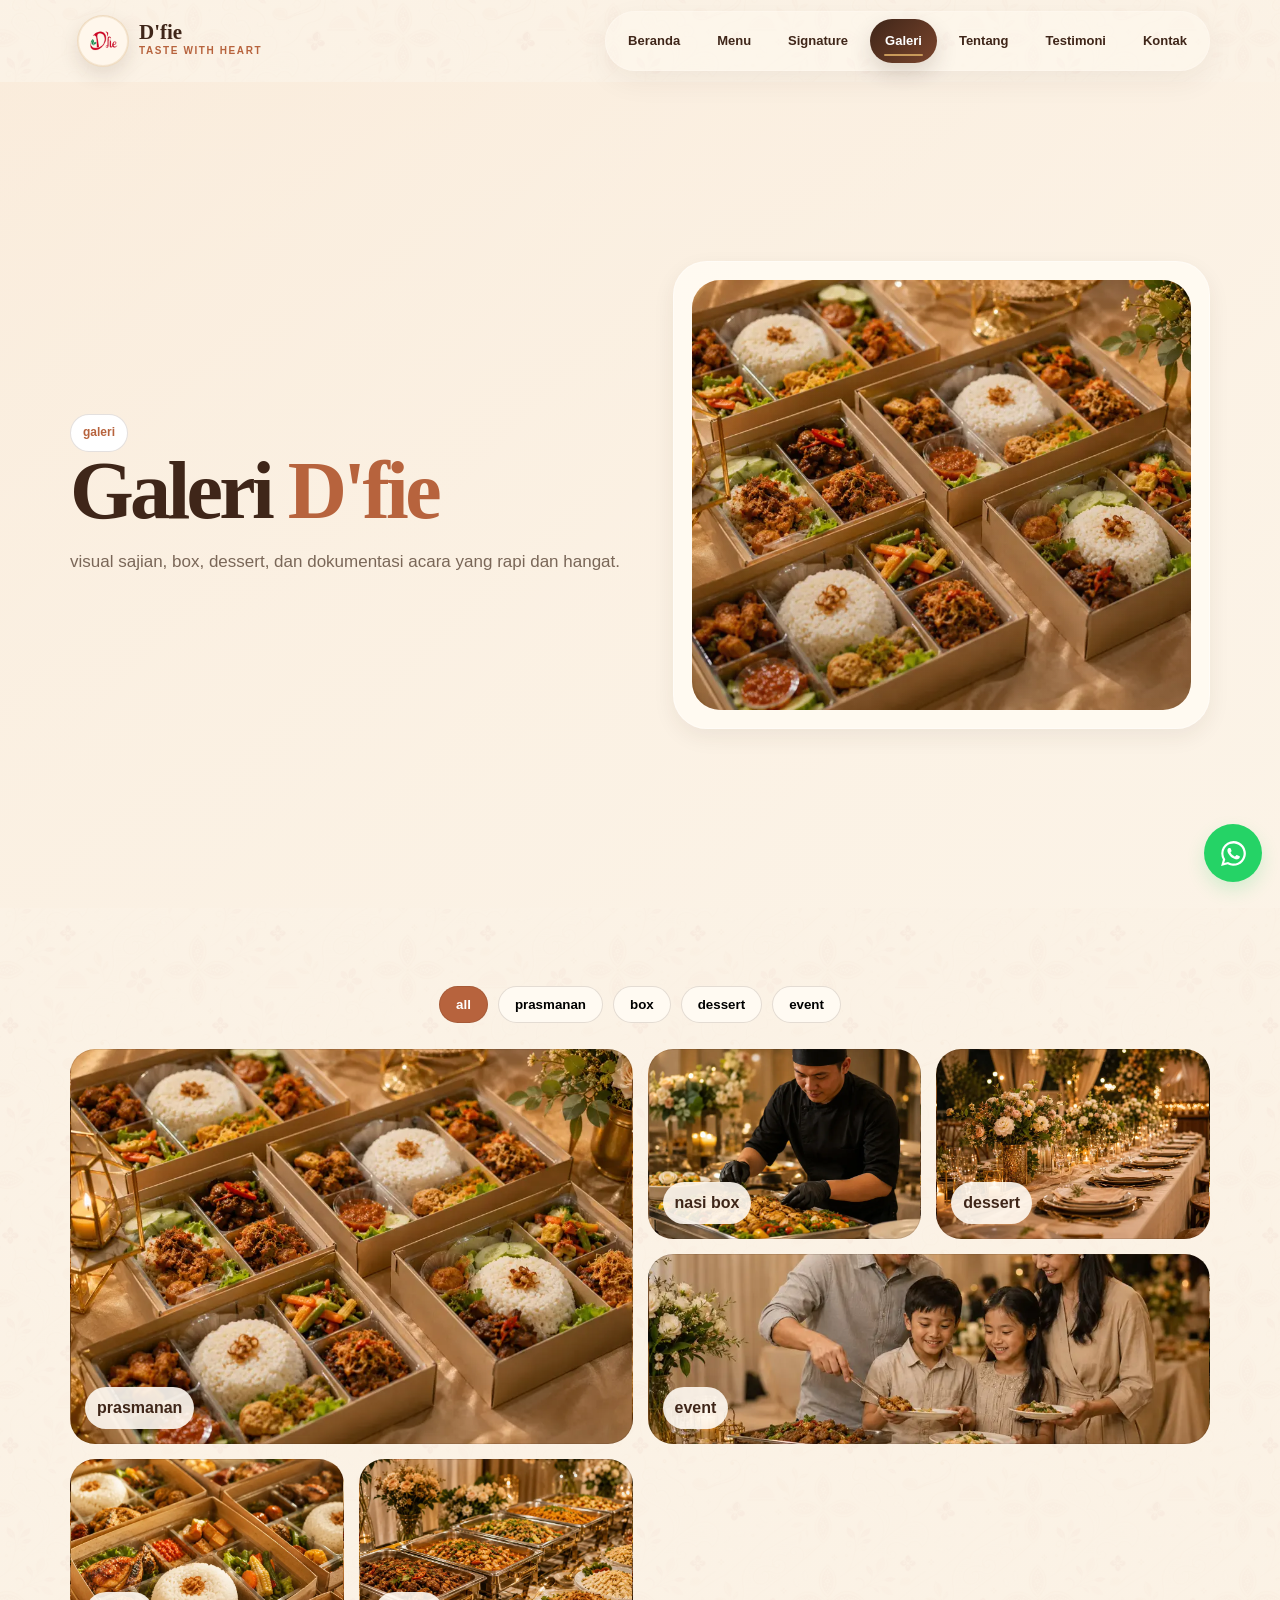
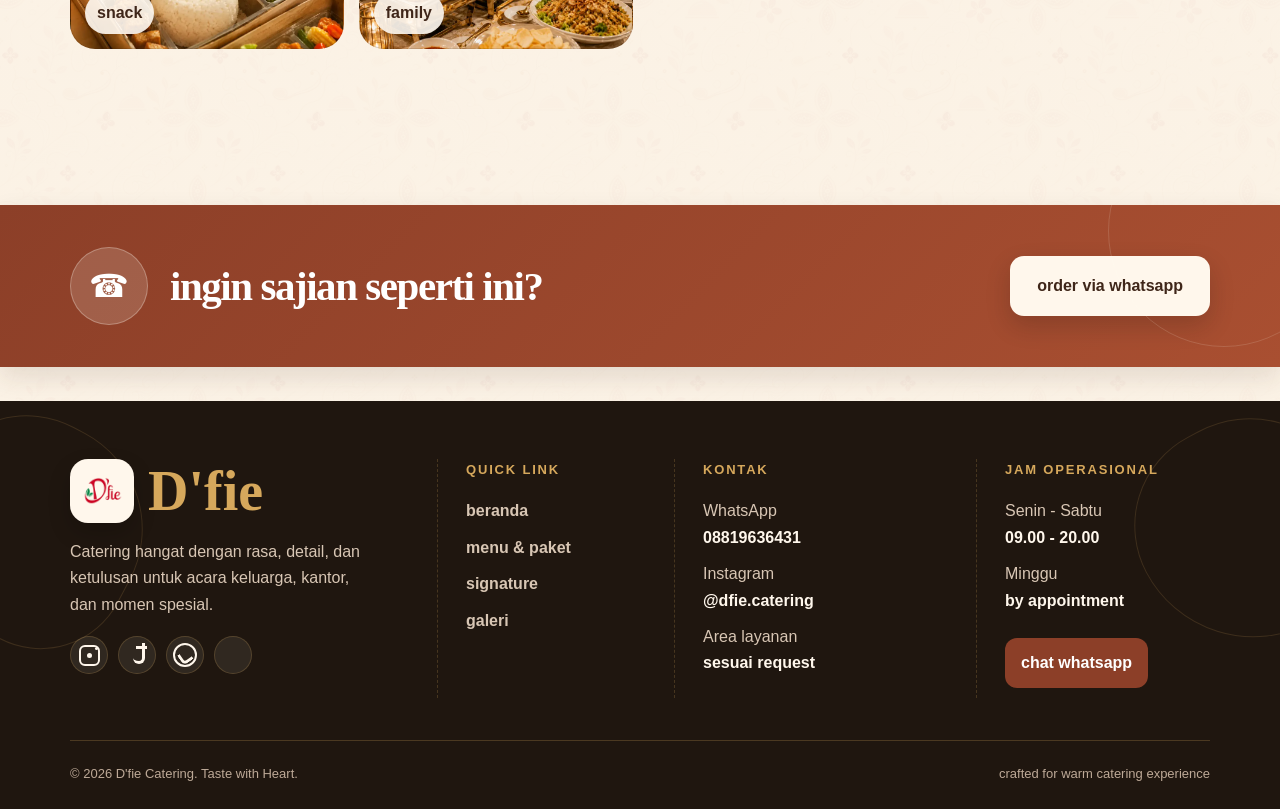
==== commit 66af8068: "perf: smooth and optimize site for mobile" ====
--- a/galeri.html
+++ b/galeri.html
@@ -1 +1 @@
-<!doctype html><html lang="id"><head><meta charset="utf-8"><meta name="viewport" content="width=device-width,initial-scale=1"><title>Galeri - D'fie Catering</title><meta name="description" content="Galeri sajian Dfie"><link rel="stylesheet" href="./styles.css?v=20260517-1720"></head><body><header class="site-header"><nav class="nav container"><a class="brand" href="./index.html"><img class="brand-logo" src="./assets/dfie-logo.webp?v=20260517-1720" width="48" height="48" alt="logo D'fie"><span><strong>D'fie</strong><small>taste with heart</small></span></a><button class="nav-toggle" data-nav-toggle><span></span><span></span><span></span></button><div class="nav-menu" data-nav-menu><a class="" href="./index.html">beranda</a><a class="" href="./menu.html">menu</a><a class="" href="./signature.html">signature</a><a class="active" href="./galeri.html">galeri</a><a class="" href="./tentang.html">tentang</a><a class="" href="./testimoni.html">testimoni</a><a class="" href="./kontak.html">kontak</a></div></nav></header><main><section class="hero light"><div class="container hero-grid"><div><span class="badge">galeri</span><h1 class="title">Galeri <span>D'fie</span></h1><p class="subtitle">visual sajian, box, dessert, dan dokumentasi acara yang rapi dan hangat.</p></div><div class="hero-card"><div class="photo gallery-photo"></div></div></div></section><section class="section"><div class="container"><div class="filters"><button class="filter active">all</button><button class="filter">prasmanan</button><button class="filter">box</button><button class="filter">dessert</button><button class="filter">event</button></div><div class="gallery-grid"><div class="gallery-item big"><span>prasmanan</span></div><div class="gallery-item "><span>nasi box</span></div><div class="gallery-item "><span>dessert</span></div><div class="gallery-item wide"><span>event</span></div><div class="gallery-item "><span>snack</span></div><div class="gallery-item "><span>family</span></div></div></div></section><section class="section"><div class="container cta"><h2 class="section-title">ingin sajian seperti ini?</h2><a class="btn btn-primary js-wa" data-message="halo kak, saya mau tanya menu seperti galeri D'fie">order via whatsapp</a></div></section></main><footer class="footer"><div class="container footer-shell"><div class="footer-ornament left"></div><div class="footer-ornament right"></div><div class="footer-grid"><div class="footer-brand"><a class="footer-logo" href="./index.html"><img src="./assets/dfie-logo.webp?v=20260517-1720" alt="logo D'fie"><span>D'fie</span></a><p>Catering hangat dengan rasa, detail, dan ketulusan untuk acara keluarga, kantor, dan momen spesial.</p><div class="socials"><a class="social-icon social-ig" href="#" aria-label="instagram"></a><a class="social-icon social-tt" href="#" aria-label="tiktok"></a><a class="social-icon social-wa js-wa" data-message="halo kak, saya mau tanya D'fie Catering" aria-label="whatsapp"></a><a class="social-icon social-fb" href="#" aria-label="facebook"></a></div></div><div><h4>quick link</h4><a href="./index.html">beranda</a><a href="./menu.html">menu & paket</a><a href="./signature.html">signature</a><a href="./galeri.html">galeri</a></div><div><h4>kontak</h4><p>WhatsApp<br><strong>08819636431</strong></p><p>Instagram<br><strong>@dfie.catering</strong></p><p>Area layanan<br><strong>sesuai request</strong></p></div><div><h4>jam operasional</h4><p>Senin - Sabtu<br><strong>09.00 - 20.00</strong></p><p>Minggu<br><strong>by appointment</strong></p><a class="footer-wa js-wa" data-message="halo kak, saya mau konsultasi catering D'fie">chat whatsapp</a></div></div><div class="footer-bottom"><span>© 2026 D'fie Catering. Taste with Heart.</span><span>crafted for warm catering experience</span></div></div></footer><a class="floating-wa js-wa" data-message="halo kak, saya mau order D'fie Catering" aria-label="whatsapp"><svg viewBox="0 0 32 32"><path d="M16 3.2A12.7 12.7 0 0 0 5.1 22.3L3.2 28.8l6.7-1.8A12.7 12.7 0 1 0 16 3.2Zm0 23.2c-1.8 0-3.6-.5-5.2-1.4l-.4-.2-4 1 1.1-3.9-.3-.4A10.4 10.4 0 1 1 16 26.4Zm5.7-7.8c-.3-.2-1.9-.9-2.1-1-.3-.1-.5-.2-.7.1-.2.3-.8 1-1 1.2-.2.2-.4.2-.7.1-.3-.2-1.3-.5-2.5-1.6-.9-.8-1.6-1.8-1.7-2.1-.2-.3 0-.5.1-.6l.5-.6c.1-.2.2-.3.3-.5.1-.2.1-.4 0-.6l-1-2.3c-.2-.6-.5-.5-.7-.5h-.6c-.2 0-.5.1-.8.4-.3.3-1.1 1.1-1.1 2.6s1.1 3 1.3 3.2c.2.2 2.2 3.4 5.4 4.8.8.3 1.3.5 1.8.7.8.2 1.5.2 2 .1.6-.1 1.9-.8 2.1-1.5.3-.7.3-1.4.2-1.5-.1-.1-.3-.2-.6-.4Z"/></svg></a><script src="./script.js?v=20260517-1720"></script></body></html>+<!doctype html><html lang="id"><head><meta charset="utf-8"><meta name="viewport" content="width=device-width,initial-scale=1"><title>Galeri - D'fie Catering</title><meta name="description" content="Galeri sajian Dfie"><link rel="stylesheet" href="./styles.css?v=20260517-1723"></head><body><header class="site-header"><nav class="nav container"><a class="brand" href="./index.html"><img class="brand-logo" src="./assets/dfie-logo.webp?v=20260517-1723" width="48" height="48" alt="logo D'fie"><span><strong>D'fie</strong><small>taste with heart</small></span></a><button class="nav-toggle" data-nav-toggle><span></span><span></span><span></span></button><div class="nav-menu" data-nav-menu><a class="" href="./index.html">beranda</a><a class="" href="./menu.html">menu</a><a class="" href="./signature.html">signature</a><a class="active" href="./galeri.html">galeri</a><a class="" href="./tentang.html">tentang</a><a class="" href="./testimoni.html">testimoni</a><a class="" href="./kontak.html">kontak</a></div></nav></header><main><section class="hero light"><div class="container hero-grid"><div><span class="badge">galeri</span><h1 class="title">Galeri <span>D'fie</span></h1><p class="subtitle">visual sajian, box, dessert, dan dokumentasi acara yang rapi dan hangat.</p></div><div class="hero-card"><div class="photo gallery-photo"></div></div></div></section><section class="section"><div class="container"><div class="filters"><button class="filter active">all</button><button class="filter">prasmanan</button><button class="filter">box</button><button class="filter">dessert</button><button class="filter">event</button></div><div class="gallery-grid"><div class="gallery-item big"><span>prasmanan</span></div><div class="gallery-item "><span>nasi box</span></div><div class="gallery-item "><span>dessert</span></div><div class="gallery-item wide"><span>event</span></div><div class="gallery-item "><span>snack</span></div><div class="gallery-item "><span>family</span></div></div></div></section><section class="section"><div class="container cta"><h2 class="section-title">ingin sajian seperti ini?</h2><a class="btn btn-primary js-wa" data-message="halo kak, saya mau tanya menu seperti galeri D'fie">order via whatsapp</a></div></section></main><footer class="footer"><div class="container footer-shell"><div class="footer-ornament left"></div><div class="footer-ornament right"></div><div class="footer-grid"><div class="footer-brand"><a class="footer-logo" href="./index.html"><img src="./assets/dfie-logo.webp?v=20260517-1723" alt="logo D'fie"><span>D'fie</span></a><p>Catering hangat dengan rasa, detail, dan ketulusan untuk acara keluarga, kantor, dan momen spesial.</p><div class="socials"><a class="social-icon social-ig" href="#" aria-label="instagram"></a><a class="social-icon social-tt" href="#" aria-label="tiktok"></a><a class="social-icon social-wa js-wa" data-message="halo kak, saya mau tanya D'fie Catering" aria-label="whatsapp"></a><a class="social-icon social-fb" href="#" aria-label="facebook"></a></div></div><div><h4>quick link</h4><a href="./index.html">beranda</a><a href="./menu.html">menu & paket</a><a href="./signature.html">signature</a><a href="./galeri.html">galeri</a></div><div><h4>kontak</h4><p>WhatsApp<br><strong>08819636431</strong></p><p>Instagram<br><strong>@dfie.catering</strong></p><p>Area layanan<br><strong>sesuai request</strong></p></div><div><h4>jam operasional</h4><p>Senin - Sabtu<br><strong>09.00 - 20.00</strong></p><p>Minggu<br><strong>by appointment</strong></p><a class="footer-wa js-wa" data-message="halo kak, saya mau konsultasi catering D'fie">chat whatsapp</a></div></div><div class="footer-bottom"><span>© 2026 D'fie Catering. Taste with Heart.</span><span>crafted for warm catering experience</span></div></div></footer><a class="floating-wa js-wa" data-message="halo kak, saya mau order D'fie Catering" aria-label="whatsapp"><svg viewBox="0 0 32 32"><path d="M16 3.2A12.7 12.7 0 0 0 5.1 22.3L3.2 28.8l6.7-1.8A12.7 12.7 0 1 0 16 3.2Zm0 23.2c-1.8 0-3.6-.5-5.2-1.4l-.4-.2-4 1 1.1-3.9-.3-.4A10.4 10.4 0 1 1 16 26.4Zm5.7-7.8c-.3-.2-1.9-.9-2.1-1-.3-.1-.5-.2-.7.1-.2.3-.8 1-1 1.2-.2.2-.4.2-.7.1-.3-.2-1.3-.5-2.5-1.6-.9-.8-1.6-1.8-1.7-2.1-.2-.3 0-.5.1-.6l.5-.6c.1-.2.2-.3.3-.5.1-.2.1-.4 0-.6l-1-2.3c-.2-.6-.5-.5-.7-.5h-.6c-.2 0-.5.1-.8.4-.3.3-1.1 1.1-1.1 2.6s1.1 3 1.3 3.2c.2.2 2.2 3.4 5.4 4.8.8.3 1.3.5 1.8.7.8.2 1.5.2 2 .1.6-.1 1.9-.8 2.1-1.5.3-.7.3-1.4.2-1.5-.1-.1-.3-.2-.6-.4Z"/></svg></a><script src="./script.js?v=20260517-1723"></script></body></html>
--- a/styles.css
+++ b/styles.css
@@ -2,7 +2,7 @@
 :root{--cream:#fbf2e5;--paper:#fffaf2;--brown:#3f2619;--brown2:#6d4229;--terra:#b7633d;--gold:#c99a5a;--muted:#7a6758;--line:rgba(63,38,25,.14);--soft:#f4dfca;--shadow:0 16px 42px rgba(63,38,25,.12);--radius:26px}
 html{scroll-behavior:smooth;scrollbar-width:none}html::-webkit-scrollbar,body::-webkit-scrollbar{display:none}
 body{margin:0;font-family:Arial,Helvetica,sans-serif;color:var(--brown);background:linear-gradient(rgba(251,242,229,.92),rgba(251,242,229,.94)),url('./assets/dfie-batik-pattern.webp');background-size:auto,420px 420px;line-height:1.65;overflow-x:hidden;-ms-overflow-style:none;text-rendering:optimizeSpeed}
-a{text-decoration:none;color:inherit}img{max-width:100%;display:block}.container{width:min(1140px,calc(100% - 36px));margin:auto}.section{padding:78px 0}.mini{font-size:12px;letter-spacing:.18em;text-transform:uppercase;color:var(--terra);font-weight:800}.title{font-family:Georgia,'Times New Roman',serif;font-size:clamp(42px,7vw,82px);line-height:.95;letter-spacing:-.045em;margin:0;color:var(--brown)}.title span,.accent{color:var(--terra)}.subtitle{font-size:17px;color:var(--muted);max-width:690px;margin:18px 0 0}.btn{display:inline-flex;align-items:center;justify-content:center;gap:9px;min-height:48px;padding:13px 22px;border-radius:999px;border:1px solid transparent;font-weight:800;cursor:pointer}.btn-primary{background:var(--terra);color:white;box-shadow:0 10px 22px rgba(183,99,61,.18)}.btn-outline{background:rgba(255,250,242,.76);border-color:var(--line);color:var(--brown)}.btn-dark{background:var(--brown);color:#fff}.site-header{position:sticky;top:0;z-index:50;background:rgba(251,242,229,.94);border-bottom:1px solid var(--line)}.nav{height:74px;display:flex;align-items:center;justify-content:space-between;gap:18px}.brand{display:flex;align-items:center;gap:10px}.brand-logo{width:48px;height:48px;border-radius:15px;object-fit:cover;background:white;border:1px solid rgba(201,154,90,.3)}.brand strong{display:block;font-family:Georgia,serif;font-size:21px;line-height:1}.brand small{display:block;font-size:10px;text-transform:uppercase;letter-spacing:.16em;color:var(--terra);font-weight:800}.nav-menu{display:flex;align-items:center;gap:3px}.nav-menu a{padding:10px 12px;border-radius:999px;font-size:13px;font-weight:800;text-transform:capitalize}.nav-menu a.active,.nav-menu a:hover{background:var(--brown);color:#fff}.nav-toggle{display:none;width:44px;height:44px;border:1px solid var(--line);border-radius:14px;background:var(--paper)}.nav-toggle span{display:block;width:20px;height:2px;background:var(--brown);margin:5px auto}.hero{min-height:calc(100vh - 74px);display:grid;align-items:center;padding:56px 0;background:linear-gradient(120deg,rgba(63,38,25,.88),rgba(63,38,25,.58)),var(--hero,linear-gradient(135deg,#5e3a28,#c99a5a));color:#fff}.hero-home-split{background:linear-gradient(90deg,var(--cream) 0%,var(--cream) 42%,rgba(251,242,229,.92) 50%,rgba(251,242,229,.42) 58%,rgba(251,242,229,0) 66%),url('./assets/photos/dfie-new-01.webp');background-size:cover;background-position:center right;color:var(--brown)}.hero-home-split .title{color:var(--brown)}.hero-home-split .subtitle{color:#6d4229!important;font-weight:600}.hero-home-split .badge{background:#fff;border-color:var(--line);color:var(--terra)}.hero.light{background:linear-gradient(rgba(251,242,229,.72),rgba(251,242,229,.86)),var(--hero,linear-gradient(135deg,#f7ddc4,#fffaf2));color:var(--brown)}.hero-grid{display:grid;grid-template-columns:1.02fr .98fr;gap:44px;align-items:center}.hero-single{grid-template-columns:minmax(0,720px)}.hero .title{color:inherit}.hero .subtitle{color:rgba(255,255,255,.8)}.hero.light .subtitle{color:var(--muted)}.hero-actions{display:flex;gap:12px;flex-wrap:wrap;margin-top:28px}.hero-card{background:rgba(255,250,242,.94);color:var(--brown);border-radius:34px;padding:18px;box-shadow:var(--shadow);border:1px solid rgba(255,255,255,.4)}.photo{min-height:430px;border-radius:28px;background:linear-gradient(135deg,#e4b78a,#7b432a);background-image:var(--img);background-size:cover;background-position:center;position:relative;overflow:hidden}.photo:after{content:"";position:absolute;inset:0;background:linear-gradient(180deg,rgba(63,38,25,0),rgba(63,38,25,.16));pointer-events:none}.photo.home{--img:url('./assets/photos/dfie-new-01.webp')}.photo.menu{--img:url('./assets/photos/dfie-new-02.webp')}.photo.signature{--img:url('./assets/photos/dfie-new-03.webp')}.photo.gallery-photo{--img:url('./assets/photos/dfie-new-04.webp')}.photo.about{--img:url('./assets/photos/dfie-new-05.webp')}.photo.testimonial{--img:url('./assets/photos/dfie-new-06.webp')}.photo.contact-photo{--img:url('./assets/photos/dfie-new-07.webp')}.badge{display:inline-flex;padding:8px 12px;border-radius:999px;background:rgba(255,250,242,.16);border:1px solid rgba(255,255,255,.2);font-weight:800;font-size:12px}.hero.light .badge{background:#fff;border-color:var(--line);color:var(--terra)}.stats,.icon-grid,.card-grid{display:grid;grid-template-columns:repeat(4,1fr);gap:16px}.stat,.icon-card,.card,.quote,.info-card,.faq-item{background:rgba(255,250,242,.9);border:1px solid var(--line);border-radius:var(--radius);padding:22px;box-shadow:0 8px 24px rgba(63,38,25,.06)}.stat b{font-family:Georgia,serif;font-size:38px;color:var(--terra);line-height:1}.section-head{display:flex;align-items:end;justify-content:space-between;gap:24px;margin-bottom:30px}.section-head>div{max-width:760px}.section-title{font-family:Georgia,serif;font-size:clamp(34px,5vw,58px);line-height:1;margin:0;color:var(--brown);letter-spacing:-.035em}.section-title span{color:var(--terra)}.section-head p{max-width:390px;color:var(--muted);margin:0}.card-grid{grid-template-columns:repeat(3,1fr)}.card{padding:0;overflow:hidden}.card-img{height:205px;background:linear-gradient(135deg,#f2c79a,#7e452b);background-image:var(--card-img,url('./assets/photos/dfie-new-02.webp'));background-size:cover;background-position:center;position:relative}.card:nth-child(2) .card-img{--card-img:url('./assets/photos/dfie-new-08.webp')}.card:nth-child(3) .card-img{--card-img:url('./assets/photos/dfie-new-09.webp')}.card:nth-child(4) .card-img{--card-img:url('./assets/photos/dfie-new-10.webp')}.card:nth-child(5) .card-img{--card-img:url('./assets/photos/dfie-new-04.webp')}.card:nth-child(6) .card-img{--card-img:url('./assets/photos/dfie-new-05.webp')}.card-img:after{content:"";position:absolute;inset:0;background:linear-gradient(180deg,rgba(63,38,25,0),rgba(63,38,25,.12))}.card-body{padding:22px}.card h3,.icon-card h3{font-family:Georgia,serif;font-size:26px;line-height:1.05;margin:0 0 8px}.price{display:flex;justify-content:space-between;align-items:center;gap:12px;margin-top:16px;color:var(--terra);font-weight:900}.dark-band{background:var(--brown);color:#fff}.dark-band .section-title,.dark-band .title{color:#fff}.dark-band .subtitle,.dark-band p{color:rgba(255,255,255,.72)}.split{display:grid;grid-template-columns:1fr 1fr;gap:34px;align-items:center}.panel{background:rgba(255,250,242,.9);border:1px solid var(--line);border-radius:34px;padding:30px;box-shadow:var(--shadow)}.gallery-grid{display:grid;grid-template-columns:repeat(4,1fr);grid-auto-rows:190px;gap:15px}.gallery-item{border-radius:25px;background:linear-gradient(135deg,#fff4e3,#b7633d);background-image:var(--gal-img,url('./assets/photos/dfie-new-04.webp'));background-size:cover;background-position:center;position:relative;overflow:hidden;border:1px solid var(--line)}.gallery-item:nth-child(2){--gal-img:url('./assets/photos/dfie-new-08.webp')}.gallery-item:nth-child(3){--gal-img:url('./assets/photos/dfie-new-09.webp')}.gallery-item:nth-child(4){--gal-img:url('./assets/photos/dfie-new-10.webp')}.gallery-item:nth-child(5){--gal-img:url('./assets/photos/dfie-new-02.webp')}.gallery-item:nth-child(6){--gal-img:url('./assets/photos/dfie-new-03.webp')}.gallery-item.big{grid-column:span 2;grid-row:span 2}.gallery-item.wide{grid-column:span 2}.gallery-item span{position:absolute;left:14px;bottom:14px;background:rgba(255,250,242,.9);border-radius:999px;padding:8px 12px;font-weight:900;color:var(--brown)}.timeline{display:grid;gap:16px}.timeline-item{display:grid;grid-template-columns:90px 1fr;gap:18px;padding:20px;border-radius:22px;background:rgba(255,250,242,.82);border:1px solid var(--line)}.timeline-item b{font-family:Georgia,serif;color:var(--terra);font-size:30px}.quote p{font-family:Georgia,serif;font-size:24px;line-height:1.25;color:var(--brown);margin:0 0 18px}.stars{color:var(--gold);letter-spacing:2px}.contact-grid{display:grid;grid-template-columns:repeat(4,1fr);gap:16px}.form-grid{display:grid;grid-template-columns:1.2fr .8fr;gap:22px}.form{display:grid;gap:12px}.form input,.form select,.form textarea{width:100%;border:1px solid var(--line);background:#fff;border-radius:16px;padding:13px 14px;color:var(--brown);outline:none}.form label{font-weight:800;color:var(--brown);display:grid;gap:7px}.map{min-height:320px;border-radius:30px;background:linear-gradient(135deg,#ead5be,#fffaf2);display:grid;place-items:center;text-align:center;color:var(--muted);border:1px solid var(--line)}.faq-list{display:grid;gap:12px}.faq-q{width:100%;background:transparent;border:0;padding:0;text-align:left;font-weight:900;color:var(--brown);display:flex;justify-content:space-between;cursor:pointer}.faq-a{display:none;margin-top:12px;color:var(--muted)}.faq-item.active .faq-a{display:block}.cta{padding:54px;border-radius:36px;background:linear-gradient(120deg,var(--brown),#7c462d);color:#fff;text-align:center}.cta .section-title{color:#fff}.footer{background:var(--brown);color:#fff;padding:42px 0}.footer-grid{display:grid;grid-template-columns:1.2fr repeat(3,1fr);gap:24px}.footer a,.footer p{color:rgba(255,255,255,.72)}.floating-wa{position:fixed;right:18px;bottom:18px;width:58px;height:58px;border-radius:50%;background:#25d366;color:#fff;display:grid;place-items:center;z-index:40;box-shadow:0 8px 20px rgba(37,211,102,.22)}.floating-wa svg{width:31px;height:31px;fill:currentColor}.page-strip{padding:16px 0;background:var(--paper);border-bottom:1px solid var(--line)}.crumb{font-size:13px;color:var(--muted);font-weight:800}.filters{display:flex;gap:10px;flex-wrap:wrap;justify-content:center;margin-bottom:26px}.filter{border:1px solid var(--line);background:var(--paper);padding:10px 16px;border-radius:999px;font-weight:900}.filter.active{background:var(--terra);color:#fff}.reveal{opacity:1}
+a{text-decoration:none;color:inherit}img{max-width:100%;display:block}.container{width:min(1140px,calc(100% - 36px));margin:auto}.section{padding:78px 0}.mini{font-size:12px;letter-spacing:.18em;text-transform:uppercase;color:var(--terra);font-weight:800}.title{font-family:Georgia,'Times New Roman',serif;font-size:clamp(42px,7vw,82px);line-height:.95;letter-spacing:-.045em;margin:0;color:var(--brown)}.title span,.accent{color:var(--terra)}.subtitle{font-size:17px;color:var(--muted);max-width:690px;margin:18px 0 0}.btn{display:inline-flex;align-items:center;justify-content:center;gap:9px;min-height:48px;padding:13px 22px;border-radius:999px;border:1px solid transparent;font-weight:800;cursor:pointer}.btn-primary{background:var(--terra);color:white;box-shadow:0 10px 22px rgba(183,99,61,.18)}.btn-outline{background:rgba(255,250,242,.76);border-color:var(--line);color:var(--brown)}.btn-dark{background:var(--brown);color:#fff}.site-header{position:sticky;top:0;z-index:50;background:rgba(251,242,229,.94);border-bottom:1px solid var(--line)}.nav{height:74px;display:flex;align-items:center;justify-content:space-between;gap:18px}.brand{display:flex;align-items:center;gap:10px}.brand-logo{width:48px;height:48px;border-radius:15px;object-fit:cover;background:white;border:1px solid rgba(201,154,90,.3)}.brand strong{display:block;font-family:Georgia,serif;font-size:21px;line-height:1}.brand small{display:block;font-size:10px;text-transform:uppercase;letter-spacing:.16em;color:var(--terra);font-weight:800}.nav-menu{display:flex;align-items:center;gap:3px}.nav-menu a{padding:10px 12px;border-radius:999px;font-size:13px;font-weight:800;text-transform:capitalize}.nav-menu a.active,.nav-menu a:hover{background:var(--brown);color:#fff}.nav-toggle{display:none;width:44px;height:44px;border:1px solid var(--line);border-radius:14px;background:var(--paper)}.nav-toggle span{display:block;width:20px;height:2px;background:var(--brown);margin:5px auto}.hero{min-height:calc(100vh - 74px);display:grid;align-items:center;padding:56px 0;background:linear-gradient(120deg,rgba(63,38,25,.88),rgba(63,38,25,.58)),var(--hero,linear-gradient(135deg,#5e3a28,#c99a5a));color:#fff}.hero-home-split{background:linear-gradient(90deg,var(--cream) 0%,var(--cream) 42%,rgba(251,242,229,.92) 50%,rgba(251,242,229,.42) 58%,rgba(251,242,229,0) 66%),url('./assets/photos/dfie-new-01-lite.webp');background-size:cover;background-position:center right;color:var(--brown)}.hero-home-split .title{color:var(--brown)}.hero-home-split .subtitle{color:#6d4229!important;font-weight:600}.hero-home-split .badge{background:#fff;border-color:var(--line);color:var(--terra)}.hero.light{background:linear-gradient(rgba(251,242,229,.72),rgba(251,242,229,.86)),var(--hero,linear-gradient(135deg,#f7ddc4,#fffaf2));color:var(--brown)}.hero-grid{display:grid;grid-template-columns:1.02fr .98fr;gap:44px;align-items:center}.hero-single{grid-template-columns:minmax(0,720px)}.hero .title{color:inherit}.hero .subtitle{color:rgba(255,255,255,.8)}.hero.light .subtitle{color:var(--muted)}.hero-actions{display:flex;gap:12px;flex-wrap:wrap;margin-top:28px}.hero-card{background:rgba(255,250,242,.94);color:var(--brown);border-radius:34px;padding:18px;box-shadow:var(--shadow);border:1px solid rgba(255,255,255,.4)}.photo{min-height:430px;border-radius:28px;background:linear-gradient(135deg,#e4b78a,#7b432a);background-image:var(--img);background-size:cover;background-position:center;position:relative;overflow:hidden}.photo:after{content:"";position:absolute;inset:0;background:linear-gradient(180deg,rgba(63,38,25,0),rgba(63,38,25,.16));pointer-events:none}.photo.home{--img:url('./assets/photos/dfie-new-01-lite.webp')}.photo.menu{--img:url('./assets/photos/dfie-new-02-lite.webp')}.photo.signature{--img:url('./assets/photos/dfie-new-03-lite.webp')}.photo.gallery-photo{--img:url('./assets/photos/dfie-new-04-lite.webp')}.photo.about{--img:url('./assets/photos/dfie-new-05-lite.webp')}.photo.testimonial{--img:url('./assets/photos/dfie-new-06-lite.webp')}.photo.contact-photo{--img:url('./assets/photos/dfie-new-07-lite.webp')}.badge{display:inline-flex;padding:8px 12px;border-radius:999px;background:rgba(255,250,242,.16);border:1px solid rgba(255,255,255,.2);font-weight:800;font-size:12px}.hero.light .badge{background:#fff;border-color:var(--line);color:var(--terra)}.stats,.icon-grid,.card-grid{display:grid;grid-template-columns:repeat(4,1fr);gap:16px}.stat,.icon-card,.card,.quote,.info-card,.faq-item{background:rgba(255,250,242,.9);border:1px solid var(--line);border-radius:var(--radius);padding:22px;box-shadow:0 8px 24px rgba(63,38,25,.06)}.stat b{font-family:Georgia,serif;font-size:38px;color:var(--terra);line-height:1}.section-head{display:flex;align-items:end;justify-content:space-between;gap:24px;margin-bottom:30px}.section-head>div{max-width:760px}.section-title{font-family:Georgia,serif;font-size:clamp(34px,5vw,58px);line-height:1;margin:0;color:var(--brown);letter-spacing:-.035em}.section-title span{color:var(--terra)}.section-head p{max-width:390px;color:var(--muted);margin:0}.card-grid{grid-template-columns:repeat(3,1fr)}.card{padding:0;overflow:hidden}.card-img{height:205px;background:linear-gradient(135deg,#f2c79a,#7e452b);background-image:var(--card-img,url('./assets/photos/dfie-new-02-lite.webp'));background-size:cover;background-position:center;position:relative}.card:nth-child(2) .card-img{--card-img:url('./assets/photos/dfie-new-08-lite.webp')}.card:nth-child(3) .card-img{--card-img:url('./assets/photos/dfie-new-09-lite.webp')}.card:nth-child(4) .card-img{--card-img:url('./assets/photos/dfie-new-10-lite.webp')}.card:nth-child(5) .card-img{--card-img:url('./assets/photos/dfie-new-04-lite.webp')}.card:nth-child(6) .card-img{--card-img:url('./assets/photos/dfie-new-05-lite.webp')}.card-img:after{content:"";position:absolute;inset:0;background:linear-gradient(180deg,rgba(63,38,25,0),rgba(63,38,25,.12))}.card-body{padding:22px}.card h3,.icon-card h3{font-family:Georgia,serif;font-size:26px;line-height:1.05;margin:0 0 8px}.price{display:flex;justify-content:space-between;align-items:center;gap:12px;margin-top:16px;color:var(--terra);font-weight:900}.dark-band{background:var(--brown);color:#fff}.dark-band .section-title,.dark-band .title{color:#fff}.dark-band .subtitle,.dark-band p{color:rgba(255,255,255,.72)}.split{display:grid;grid-template-columns:1fr 1fr;gap:34px;align-items:center}.panel{background:rgba(255,250,242,.9);border:1px solid var(--line);border-radius:34px;padding:30px;box-shadow:var(--shadow)}.gallery-grid{display:grid;grid-template-columns:repeat(4,1fr);grid-auto-rows:190px;gap:15px}.gallery-item{border-radius:25px;background:linear-gradient(135deg,#fff4e3,#b7633d);background-image:var(--gal-img,url('./assets/photos/dfie-new-04-lite.webp'));background-size:cover;background-position:center;position:relative;overflow:hidden;border:1px solid var(--line)}.gallery-item:nth-child(2){--gal-img:url('./assets/photos/dfie-new-08-lite.webp')}.gallery-item:nth-child(3){--gal-img:url('./assets/photos/dfie-new-09-lite.webp')}.gallery-item:nth-child(4){--gal-img:url('./assets/photos/dfie-new-10-lite.webp')}.gallery-item:nth-child(5){--gal-img:url('./assets/photos/dfie-new-02-lite.webp')}.gallery-item:nth-child(6){--gal-img:url('./assets/photos/dfie-new-03-lite.webp')}.gallery-item.big{grid-column:span 2;grid-row:span 2}.gallery-item.wide{grid-column:span 2}.gallery-item span{position:absolute;left:14px;bottom:14px;background:rgba(255,250,242,.9);border-radius:999px;padding:8px 12px;font-weight:900;color:var(--brown)}.timeline{display:grid;gap:16px}.timeline-item{display:grid;grid-template-columns:90px 1fr;gap:18px;padding:20px;border-radius:22px;background:rgba(255,250,242,.82);border:1px solid var(--line)}.timeline-item b{font-family:Georgia,serif;color:var(--terra);font-size:30px}.quote p{font-family:Georgia,serif;font-size:24px;line-height:1.25;color:var(--brown);margin:0 0 18px}.stars{color:var(--gold);letter-spacing:2px}.contact-grid{display:grid;grid-template-columns:repeat(4,1fr);gap:16px}.form-grid{display:grid;grid-template-columns:1.2fr .8fr;gap:22px}.form{display:grid;gap:12px}.form input,.form select,.form textarea{width:100%;border:1px solid var(--line);background:#fff;border-radius:16px;padding:13px 14px;color:var(--brown);outline:none}.form label{font-weight:800;color:var(--brown);display:grid;gap:7px}.map{min-height:320px;border-radius:30px;background:linear-gradient(135deg,#ead5be,#fffaf2);display:grid;place-items:center;text-align:center;color:var(--muted);border:1px solid var(--line)}.faq-list{display:grid;gap:12px}.faq-q{width:100%;background:transparent;border:0;padding:0;text-align:left;font-weight:900;color:var(--brown);display:flex;justify-content:space-between;cursor:pointer}.faq-a{display:none;margin-top:12px;color:var(--muted)}.faq-item.active .faq-a{display:block}.cta{padding:54px;border-radius:36px;background:linear-gradient(120deg,var(--brown),#7c462d);color:#fff;text-align:center}.cta .section-title{color:#fff}.footer{background:var(--brown);color:#fff;padding:42px 0}.footer-grid{display:grid;grid-template-columns:1.2fr repeat(3,1fr);gap:24px}.footer a,.footer p{color:rgba(255,255,255,.72)}.floating-wa{position:fixed;right:18px;bottom:18px;width:58px;height:58px;border-radius:50%;background:#25d366;color:#fff;display:grid;place-items:center;z-index:40;box-shadow:0 8px 20px rgba(37,211,102,.22)}.floating-wa svg{width:31px;height:31px;fill:currentColor}.page-strip{padding:16px 0;background:var(--paper);border-bottom:1px solid var(--line)}.crumb{font-size:13px;color:var(--muted);font-weight:800}.filters{display:flex;gap:10px;flex-wrap:wrap;justify-content:center;margin-bottom:26px}.filter{border:1px solid var(--line);background:var(--paper);padding:10px 16px;border-radius:999px;font-weight:900}.filter.active{background:var(--terra);color:#fff}.reveal{opacity:1}
 @media(max-width:900px){.nav-toggle{display:block}.nav-menu{position:absolute;left:18px;right:18px;top:84px;background:var(--paper);border:1px solid var(--line);border-radius:24px;padding:12px;display:grid;opacity:0;visibility:hidden}.nav-menu.open{opacity:1;visibility:visible}.hero-grid,.split,.form-grid{grid-template-columns:1fr}.hero-card{order:-1}.stats,.icon-grid,.contact-grid{grid-template-columns:repeat(2,1fr)}.card-grid{grid-template-columns:repeat(2,1fr)}.gallery-grid{grid-template-columns:repeat(2,1fr)}.footer-grid{grid-template-columns:1fr 1fr}.section-head{display:block}.section-head p{margin-top:12px}.hero{min-height:auto}.photo{min-height:340px}}
 @media(max-width:620px){.container{width:min(100% - 28px,1140px)}.section{padding:58px 0}.nav{height:68px}.title{font-size:45px}.hero{padding:36px 0}.hero-actions .btn{width:100%}.stats,.icon-grid,.card-grid,.contact-grid,.footer-grid{grid-template-columns:1fr}.gallery-grid{grid-auto-rows:165px}.gallery-item.big,.gallery-item.wide{grid-column:auto;grid-row:auto}.timeline-item{grid-template-columns:1fr}.cta{padding:34px 20px}.brand small{display:none}}
 
@@ -28,3 +28,8 @@
 /* transparent premium navbar */
 .site-header{background:transparent!important;backdrop-filter:none!important;border-bottom:0!important;box-shadow:none!important}.nav-menu{background:rgba(255,250,242,.28)!important;backdrop-filter:blur(14px);border:1px solid rgba(255,250,242,.34)!important;box-shadow:0 10px 30px rgba(63,38,25,.06)!important}.brand{background:transparent!important;border:0!important;box-shadow:none!important}.nav-toggle{background:rgba(255,250,242,.36)!important;backdrop-filter:blur(12px);border-color:rgba(255,250,242,.45)!important}
 @media(max-width:900px){.nav-menu{background:rgba(255,250,242,.94)!important;backdrop-filter:blur(18px)!important;border:1px solid rgba(201,154,90,.22)!important;box-shadow:0 24px 70px rgba(63,38,25,.18)!important}}
+/* smooth + no lag optimization */
+*{backface-visibility:hidden}html{scroll-behavior:smooth}.section{content-visibility:auto;contain-intrinsic-size:1px 760px}.photo,.card-img,.gallery-item{transform:translateZ(0);will-change:auto}.btn,.nav-menu a,.socials a.social-icon{transition:background-color .18s ease,color .18s ease,transform .18s ease,box-shadow .18s ease}.hero-card,.card,.icon-card,.quote,.panel,.info-card,.faq-item{box-shadow:0 8px 22px rgba(63,38,25,.07)!important}.site-header,.nav-menu,.nav-toggle{backdrop-filter:none!important}.nav-menu{background:rgba(255,250,242,.44)!important}.photo:after,.card-img:after{background:linear-gradient(180deg,rgba(63,38,25,0),rgba(63,38,25,.10))}.floating-wa{box-shadow:0 8px 18px rgba(37,211,102,.18)!important}.footer-shell{box-shadow:none!important}.cta{box-shadow:0 10px 24px rgba(63,38,25,.12)!important}.nav-menu a:hover,.socials a.social-icon:hover{transform:translateY(-1px)}
+@media(max-width:900px){html{scroll-behavior:auto}.section{contain-intrinsic-size:1px 620px}.nav-menu{transition:opacity .18s ease,transform .22s ease,visibility .18s!important}.nav-menu a{transition:opacity .18s ease,transform .18s ease,background-color .16s ease,color .16s ease!important}.hero-card,.card,.icon-card,.quote,.panel,.info-card,.faq-item{box-shadow:0 5px 14px rgba(63,38,25,.055)!important}.cta{box-shadow:none!important}.photo{min-height:310px}.card-img{height:180px}}
+@media(max-width:620px){.section{content-visibility:visible}.photo{min-height:285px}.gallery-grid{grid-auto-rows:150px}.nav-menu{background:rgba(255,250,242,.98)!important}.title{font-size:43px}.hero{padding:30px 0}.footer-shell:before,.footer-shell:after,.cta:after{display:none}}
+@media(prefers-reduced-motion:reduce){*,*:before,*:after{animation:none!important;transition:none!important;scroll-behavior:auto!important}}
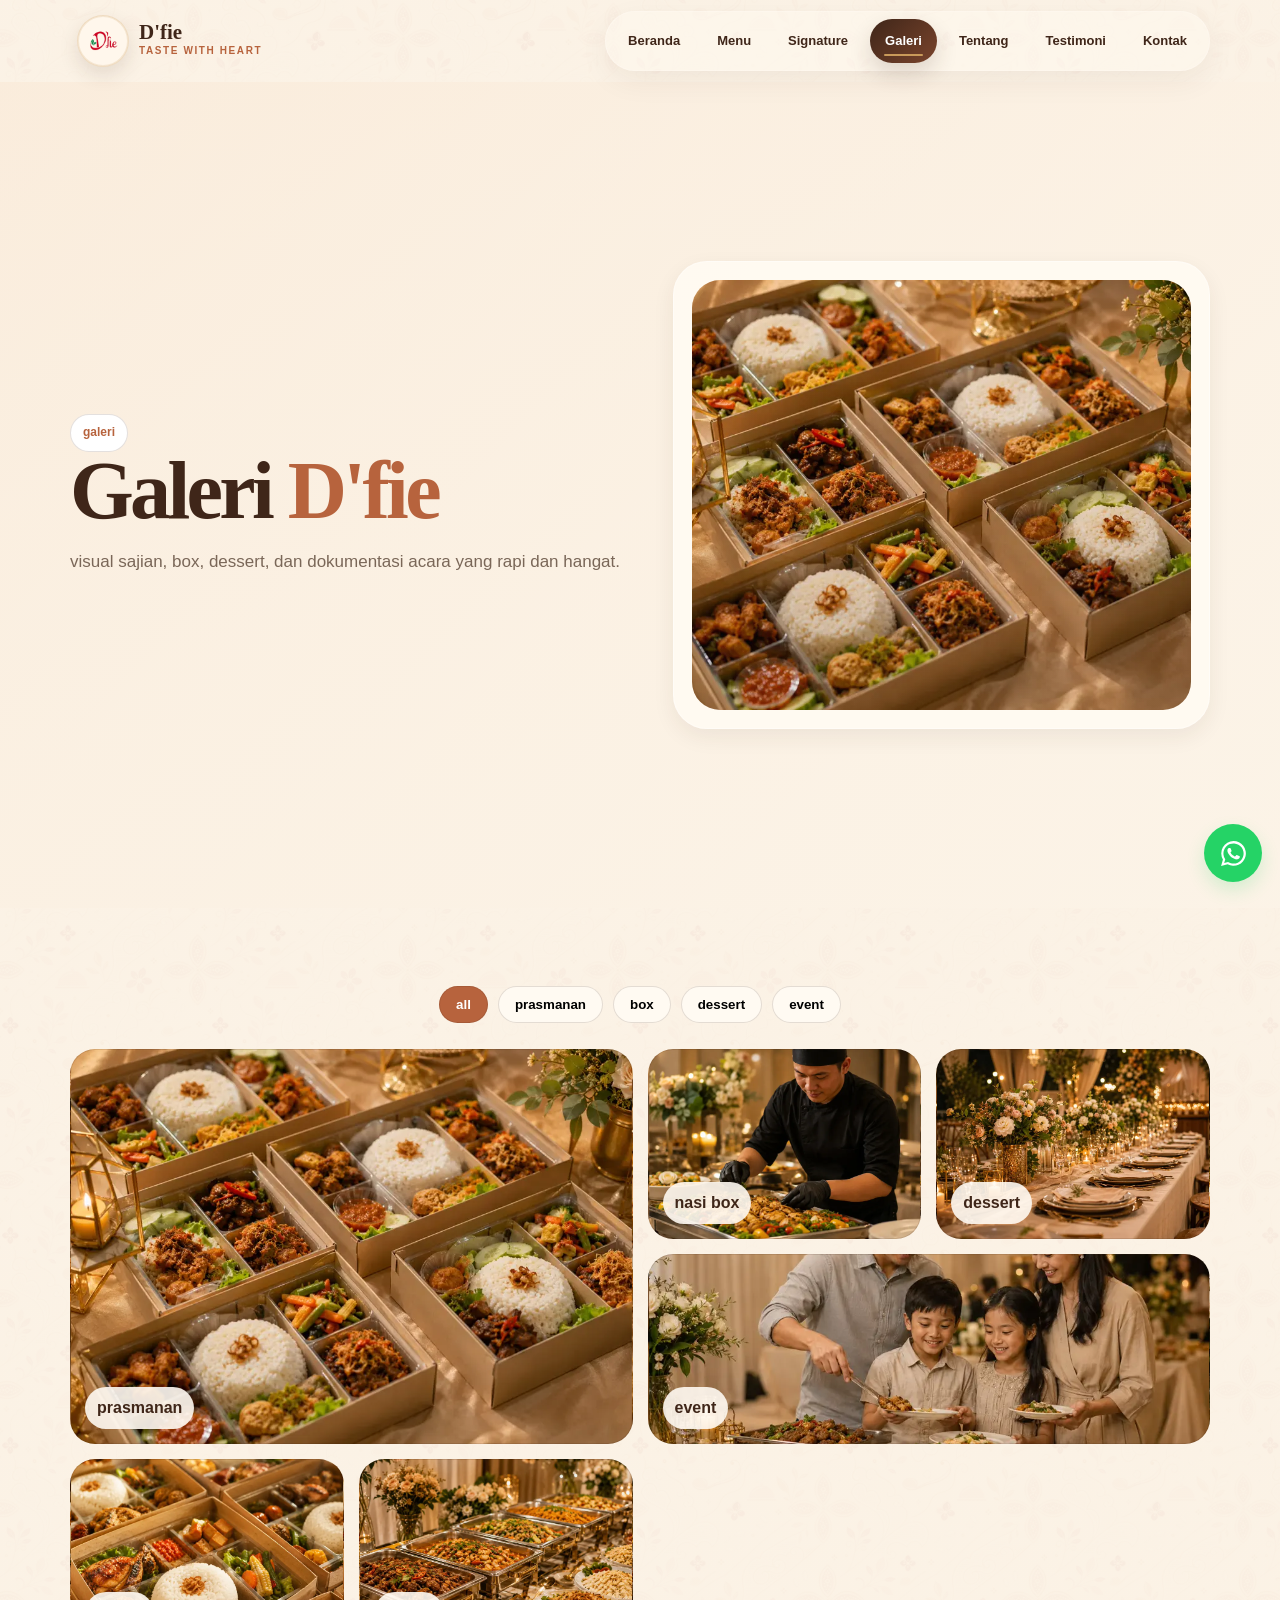
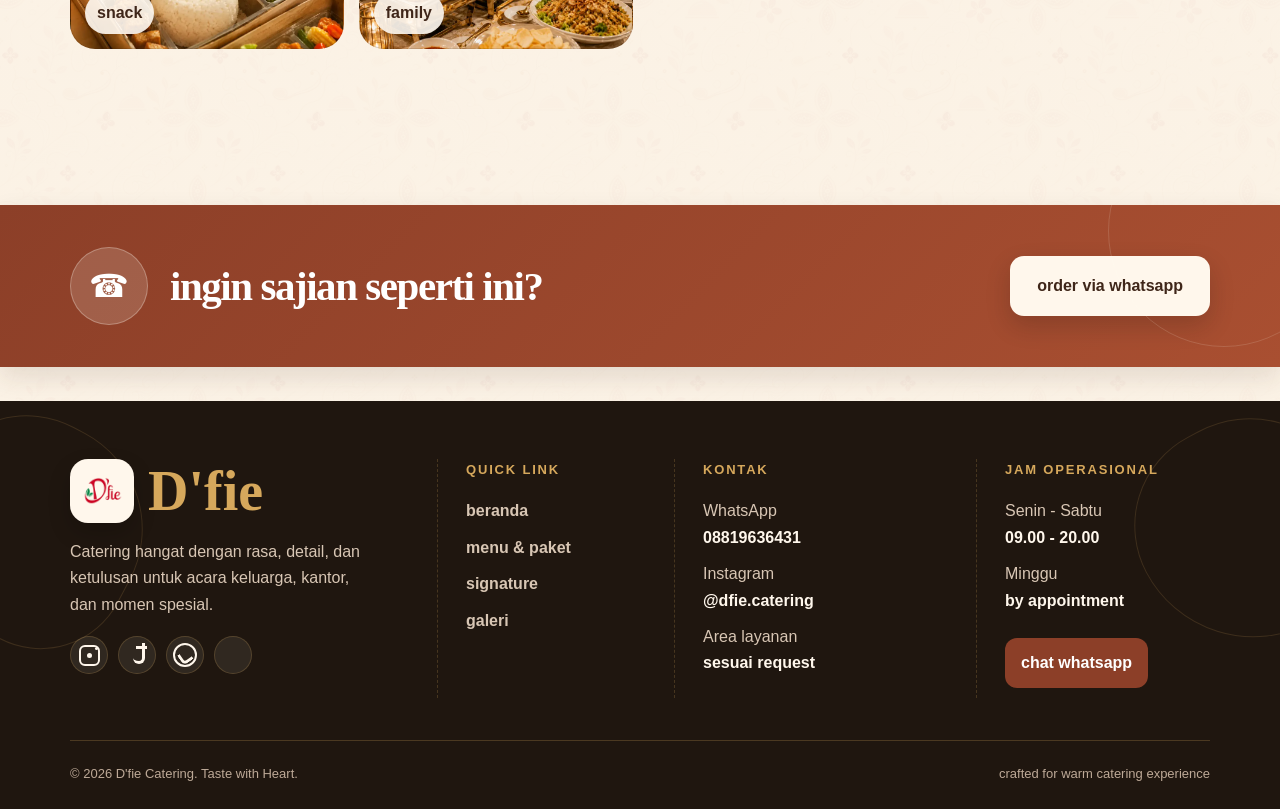
==== commit fc46364e: "fix: clean up mobile layout across pages" ====
--- a/galeri.html
+++ b/galeri.html
@@ -1 +1 @@
-<!doctype html><html lang="id"><head><meta charset="utf-8"><meta name="viewport" content="width=device-width,initial-scale=1"><title>Galeri - D'fie Catering</title><meta name="description" content="Galeri sajian Dfie"><link rel="stylesheet" href="./styles.css?v=20260517-1723"></head><body><header class="site-header"><nav class="nav container"><a class="brand" href="./index.html"><img class="brand-logo" src="./assets/dfie-logo.webp?v=20260517-1723" width="48" height="48" alt="logo D'fie"><span><strong>D'fie</strong><small>taste with heart</small></span></a><button class="nav-toggle" data-nav-toggle><span></span><span></span><span></span></button><div class="nav-menu" data-nav-menu><a class="" href="./index.html">beranda</a><a class="" href="./menu.html">menu</a><a class="" href="./signature.html">signature</a><a class="active" href="./galeri.html">galeri</a><a class="" href="./tentang.html">tentang</a><a class="" href="./testimoni.html">testimoni</a><a class="" href="./kontak.html">kontak</a></div></nav></header><main><section class="hero light"><div class="container hero-grid"><div><span class="badge">galeri</span><h1 class="title">Galeri <span>D'fie</span></h1><p class="subtitle">visual sajian, box, dessert, dan dokumentasi acara yang rapi dan hangat.</p></div><div class="hero-card"><div class="photo gallery-photo"></div></div></div></section><section class="section"><div class="container"><div class="filters"><button class="filter active">all</button><button class="filter">prasmanan</button><button class="filter">box</button><button class="filter">dessert</button><button class="filter">event</button></div><div class="gallery-grid"><div class="gallery-item big"><span>prasmanan</span></div><div class="gallery-item "><span>nasi box</span></div><div class="gallery-item "><span>dessert</span></div><div class="gallery-item wide"><span>event</span></div><div class="gallery-item "><span>snack</span></div><div class="gallery-item "><span>family</span></div></div></div></section><section class="section"><div class="container cta"><h2 class="section-title">ingin sajian seperti ini?</h2><a class="btn btn-primary js-wa" data-message="halo kak, saya mau tanya menu seperti galeri D'fie">order via whatsapp</a></div></section></main><footer class="footer"><div class="container footer-shell"><div class="footer-ornament left"></div><div class="footer-ornament right"></div><div class="footer-grid"><div class="footer-brand"><a class="footer-logo" href="./index.html"><img src="./assets/dfie-logo.webp?v=20260517-1723" alt="logo D'fie"><span>D'fie</span></a><p>Catering hangat dengan rasa, detail, dan ketulusan untuk acara keluarga, kantor, dan momen spesial.</p><div class="socials"><a class="social-icon social-ig" href="#" aria-label="instagram"></a><a class="social-icon social-tt" href="#" aria-label="tiktok"></a><a class="social-icon social-wa js-wa" data-message="halo kak, saya mau tanya D'fie Catering" aria-label="whatsapp"></a><a class="social-icon social-fb" href="#" aria-label="facebook"></a></div></div><div><h4>quick link</h4><a href="./index.html">beranda</a><a href="./menu.html">menu & paket</a><a href="./signature.html">signature</a><a href="./galeri.html">galeri</a></div><div><h4>kontak</h4><p>WhatsApp<br><strong>08819636431</strong></p><p>Instagram<br><strong>@dfie.catering</strong></p><p>Area layanan<br><strong>sesuai request</strong></p></div><div><h4>jam operasional</h4><p>Senin - Sabtu<br><strong>09.00 - 20.00</strong></p><p>Minggu<br><strong>by appointment</strong></p><a class="footer-wa js-wa" data-message="halo kak, saya mau konsultasi catering D'fie">chat whatsapp</a></div></div><div class="footer-bottom"><span>© 2026 D'fie Catering. Taste with Heart.</span><span>crafted for warm catering experience</span></div></div></footer><a class="floating-wa js-wa" data-message="halo kak, saya mau order D'fie Catering" aria-label="whatsapp"><svg viewBox="0 0 32 32"><path d="M16 3.2A12.7 12.7 0 0 0 5.1 22.3L3.2 28.8l6.7-1.8A12.7 12.7 0 1 0 16 3.2Zm0 23.2c-1.8 0-3.6-.5-5.2-1.4l-.4-.2-4 1 1.1-3.9-.3-.4A10.4 10.4 0 1 1 16 26.4Zm5.7-7.8c-.3-.2-1.9-.9-2.1-1-.3-.1-.5-.2-.7.1-.2.3-.8 1-1 1.2-.2.2-.4.2-.7.1-.3-.2-1.3-.5-2.5-1.6-.9-.8-1.6-1.8-1.7-2.1-.2-.3 0-.5.1-.6l.5-.6c.1-.2.2-.3.3-.5.1-.2.1-.4 0-.6l-1-2.3c-.2-.6-.5-.5-.7-.5h-.6c-.2 0-.5.1-.8.4-.3.3-1.1 1.1-1.1 2.6s1.1 3 1.3 3.2c.2.2 2.2 3.4 5.4 4.8.8.3 1.3.5 1.8.7.8.2 1.5.2 2 .1.6-.1 1.9-.8 2.1-1.5.3-.7.3-1.4.2-1.5-.1-.1-.3-.2-.6-.4Z"/></svg></a><script src="./script.js?v=20260517-1723"></script></body></html>+<!doctype html><html lang="id"><head><meta charset="utf-8"><meta name="viewport" content="width=device-width,initial-scale=1"><title>Galeri - D'fie Catering</title><meta name="description" content="Galeri sajian Dfie"><link rel="stylesheet" href="./styles.css?v=20260517-1728"></head><body><header class="site-header"><nav class="nav container"><a class="brand" href="./index.html"><img class="brand-logo" src="./assets/dfie-logo.webp?v=20260517-1728" width="48" height="48" alt="logo D'fie"><span><strong>D'fie</strong><small>taste with heart</small></span></a><button class="nav-toggle" data-nav-toggle><span></span><span></span><span></span></button><div class="nav-menu" data-nav-menu><a class="" href="./index.html">beranda</a><a class="" href="./menu.html">menu</a><a class="" href="./signature.html">signature</a><a class="active" href="./galeri.html">galeri</a><a class="" href="./tentang.html">tentang</a><a class="" href="./testimoni.html">testimoni</a><a class="" href="./kontak.html">kontak</a></div></nav></header><main><section class="hero light"><div class="container hero-grid"><div><span class="badge">galeri</span><h1 class="title">Galeri <span>D'fie</span></h1><p class="subtitle">visual sajian, box, dessert, dan dokumentasi acara yang rapi dan hangat.</p></div><div class="hero-card"><div class="photo gallery-photo"></div></div></div></section><section class="section"><div class="container"><div class="filters"><button class="filter active">all</button><button class="filter">prasmanan</button><button class="filter">box</button><button class="filter">dessert</button><button class="filter">event</button></div><div class="gallery-grid"><div class="gallery-item big"><span>prasmanan</span></div><div class="gallery-item "><span>nasi box</span></div><div class="gallery-item "><span>dessert</span></div><div class="gallery-item wide"><span>event</span></div><div class="gallery-item "><span>snack</span></div><div class="gallery-item "><span>family</span></div></div></div></section><section class="section"><div class="container cta"><h2 class="section-title">ingin sajian seperti ini?</h2><a class="btn btn-primary js-wa" data-message="halo kak, saya mau tanya menu seperti galeri D'fie">order via whatsapp</a></div></section></main><footer class="footer"><div class="container footer-shell"><div class="footer-ornament left"></div><div class="footer-ornament right"></div><div class="footer-grid"><div class="footer-brand"><a class="footer-logo" href="./index.html"><img src="./assets/dfie-logo.webp?v=20260517-1728" alt="logo D'fie"><span>D'fie</span></a><p>Catering hangat dengan rasa, detail, dan ketulusan untuk acara keluarga, kantor, dan momen spesial.</p><div class="socials"><a class="social-icon social-ig" href="#" aria-label="instagram"></a><a class="social-icon social-tt" href="#" aria-label="tiktok"></a><a class="social-icon social-wa js-wa" data-message="halo kak, saya mau tanya D'fie Catering" aria-label="whatsapp"></a><a class="social-icon social-fb" href="#" aria-label="facebook"></a></div></div><div><h4>quick link</h4><a href="./index.html">beranda</a><a href="./menu.html">menu & paket</a><a href="./signature.html">signature</a><a href="./galeri.html">galeri</a></div><div><h4>kontak</h4><p>WhatsApp<br><strong>08819636431</strong></p><p>Instagram<br><strong>@dfie.catering</strong></p><p>Area layanan<br><strong>sesuai request</strong></p></div><div><h4>jam operasional</h4><p>Senin - Sabtu<br><strong>09.00 - 20.00</strong></p><p>Minggu<br><strong>by appointment</strong></p><a class="footer-wa js-wa" data-message="halo kak, saya mau konsultasi catering D'fie">chat whatsapp</a></div></div><div class="footer-bottom"><span>© 2026 D'fie Catering. Taste with Heart.</span><span>crafted for warm catering experience</span></div></div></footer><a class="floating-wa js-wa" data-message="halo kak, saya mau order D'fie Catering" aria-label="whatsapp"><svg viewBox="0 0 32 32"><path d="M16 3.2A12.7 12.7 0 0 0 5.1 22.3L3.2 28.8l6.7-1.8A12.7 12.7 0 1 0 16 3.2Zm0 23.2c-1.8 0-3.6-.5-5.2-1.4l-.4-.2-4 1 1.1-3.9-.3-.4A10.4 10.4 0 1 1 16 26.4Zm5.7-7.8c-.3-.2-1.9-.9-2.1-1-.3-.1-.5-.2-.7.1-.2.3-.8 1-1 1.2-.2.2-.4.2-.7.1-.3-.2-1.3-.5-2.5-1.6-.9-.8-1.6-1.8-1.7-2.1-.2-.3 0-.5.1-.6l.5-.6c.1-.2.2-.3.3-.5.1-.2.1-.4 0-.6l-1-2.3c-.2-.6-.5-.5-.7-.5h-.6c-.2 0-.5.1-.8.4-.3.3-1.1 1.1-1.1 2.6s1.1 3 1.3 3.2c.2.2 2.2 3.4 5.4 4.8.8.3 1.3.5 1.8.7.8.2 1.5.2 2 .1.6-.1 1.9-.8 2.1-1.5.3-.7.3-1.4.2-1.5-.1-.1-.3-.2-.6-.4Z"/></svg></a><script src="./script.js?v=20260517-1728"></script></body></html>
--- a/styles.css
+++ b/styles.css
@@ -33,3 +33,14 @@
 @media(max-width:900px){html{scroll-behavior:auto}.section{contain-intrinsic-size:1px 620px}.nav-menu{transition:opacity .18s ease,transform .22s ease,visibility .18s!important}.nav-menu a{transition:opacity .18s ease,transform .18s ease,background-color .16s ease,color .16s ease!important}.hero-card,.card,.icon-card,.quote,.panel,.info-card,.faq-item{box-shadow:0 5px 14px rgba(63,38,25,.055)!important}.cta{box-shadow:none!important}.photo{min-height:310px}.card-img{height:180px}}
 @media(max-width:620px){.section{content-visibility:visible}.photo{min-height:285px}.gallery-grid{grid-auto-rows:150px}.nav-menu{background:rgba(255,250,242,.98)!important}.title{font-size:43px}.hero{padding:30px 0}.footer-shell:before,.footer-shell:after,.cta:after{display:none}}
 @media(prefers-reduced-motion:reduce){*,*:before,*:after{animation:none!important;transition:none!important;scroll-behavior:auto!important}}
+/* mobile cleanup across all pages */
+html,body{width:100%;max-width:100%;overflow-x:hidden}body{padding-bottom:env(safe-area-inset-bottom)}
+@media(max-width:620px){
+  body{background-size:auto,320px 320px}
+  .container{width:100%;max-width:none;padding-inline:16px}
+  .nav{height:70px;padding-inline:2px}.brand strong{font-size:19px}.brand-logo{width:44px!important;height:44px!important}.nav-toggle{width:42px;height:42px;border-radius:14px}
+  .nav-menu{left:14px!important;right:14px!important;top:76px!important;border-radius:22px!important;padding:10px!important;max-height:calc(100vh - 96px);overflow:auto}.nav-menu a{font-size:14px;padding:13px 14px!important;border-radius:15px!important}
+  .hero{min-height:auto!important;padding:34px 0 38px!important}.hero-grid{gap:20px!important}.hero-single{grid-template-columns:1fr!important}.hero-home-split{background:linear-gradient(90deg,rgba(251,242,229,.97) 0%,rgba(251,242,229,.9) 58%,rgba(251,242,229,.52) 100%),url('./assets/photos/dfie-new-01-lite.webp')!important;background-size:cover!important;background-position:center right!important}.hero.light{background:linear-gradient(rgba(251,242,229,.9),rgba(251,242,229,.94)),var(--hero,linear-gradient(135deg,#f7ddc4,#fffaf2))!important}.hero .title,.title{font-size:clamp(38px,12vw,48px)!important;line-height:1.02!important;letter-spacing:-.035em!important;max-width:100%}.hero .subtitle,.subtitle{font-size:15.5px!important;line-height:1.65!important;max-width:100%;margin-top:14px!important}.badge{font-size:11px;padding:7px 10px}.hero-actions{gap:10px!important;margin-top:22px!important}.hero-actions .btn,.btn{width:100%;min-height:50px;border-radius:999px;padding:13px 18px;font-size:14px}.hero-card{padding:10px!important;border-radius:24px!important}.photo{min-height:240px!important;border-radius:20px!important}
+  .section{padding:44px 0!important;content-visibility:visible!important}.section-head{margin-bottom:20px!important}.section-title{font-size:clamp(30px,9vw,39px)!important;line-height:1.05!important}.section-head p{font-size:15px;line-height:1.6}.stats,.icon-grid,.card-grid,.contact-grid,.footer-grid,.split,.form-grid{grid-template-columns:1fr!important;gap:14px!important}.stat,.icon-card,.card,.quote,.info-card,.faq-item,.panel{border-radius:22px!important;padding:20px!important}.icon-card h3,.card h3{font-size:25px!important}.icon-card p,.card p,.quote p,.info-card p{font-size:15px;line-height:1.55}.card{padding:0!important}.card-body{padding:18px!important}.card-img{height:165px!important}.price{align-items:flex-start;gap:8px;flex-direction:column}.gallery-grid{grid-template-columns:1fr!important;grid-auto-rows:190px!important;gap:12px!important}.gallery-item.big,.gallery-item.wide{grid-column:auto!important;grid-row:auto!important}.timeline-item{grid-template-columns:1fr!important;padding:18px!important}.timeline-item b{font-size:28px}.form input,.form select,.form textarea{font-size:16px;border-radius:14px}.map{min-height:220px;border-radius:22px}.faq-list{padding-inline:16px}.faq-item{padding:18px!important}.cta{grid-template-columns:1fr!important;text-align:center!important;padding:32px 18px!important}.cta:before{width:62px!important;height:62px!important;font-size:26px!important;margin:auto}.cta .section-title{font-size:30px!important}.cta p{font-size:15px}.cta .btn,.cta>a{justify-self:center!important;width:100%;max-width:320px!important}.footer-shell{padding:34px 18px 92px!important}.footer-grid{gap:24px!important}.footer-grid>div{padding-left:0!important;border-left:0!important}.footer-logo{justify-content:flex-start}.footer-logo span{font-size:42px!important}.footer-bottom{gap:8px;font-size:12px}.floating-wa{right:14px!important;bottom:calc(14px + env(safe-area-inset-bottom))!important;width:52px!important;height:52px!important}.floating-wa svg{width:28px!important;height:28px!important}
+}
+@media(max-width:380px){.hero .title,.title{font-size:37px!important}.section-title{font-size:29px!important}.container{padding-inline:14px}.photo{min-height:220px!important}.card-img{height:150px!important}}
